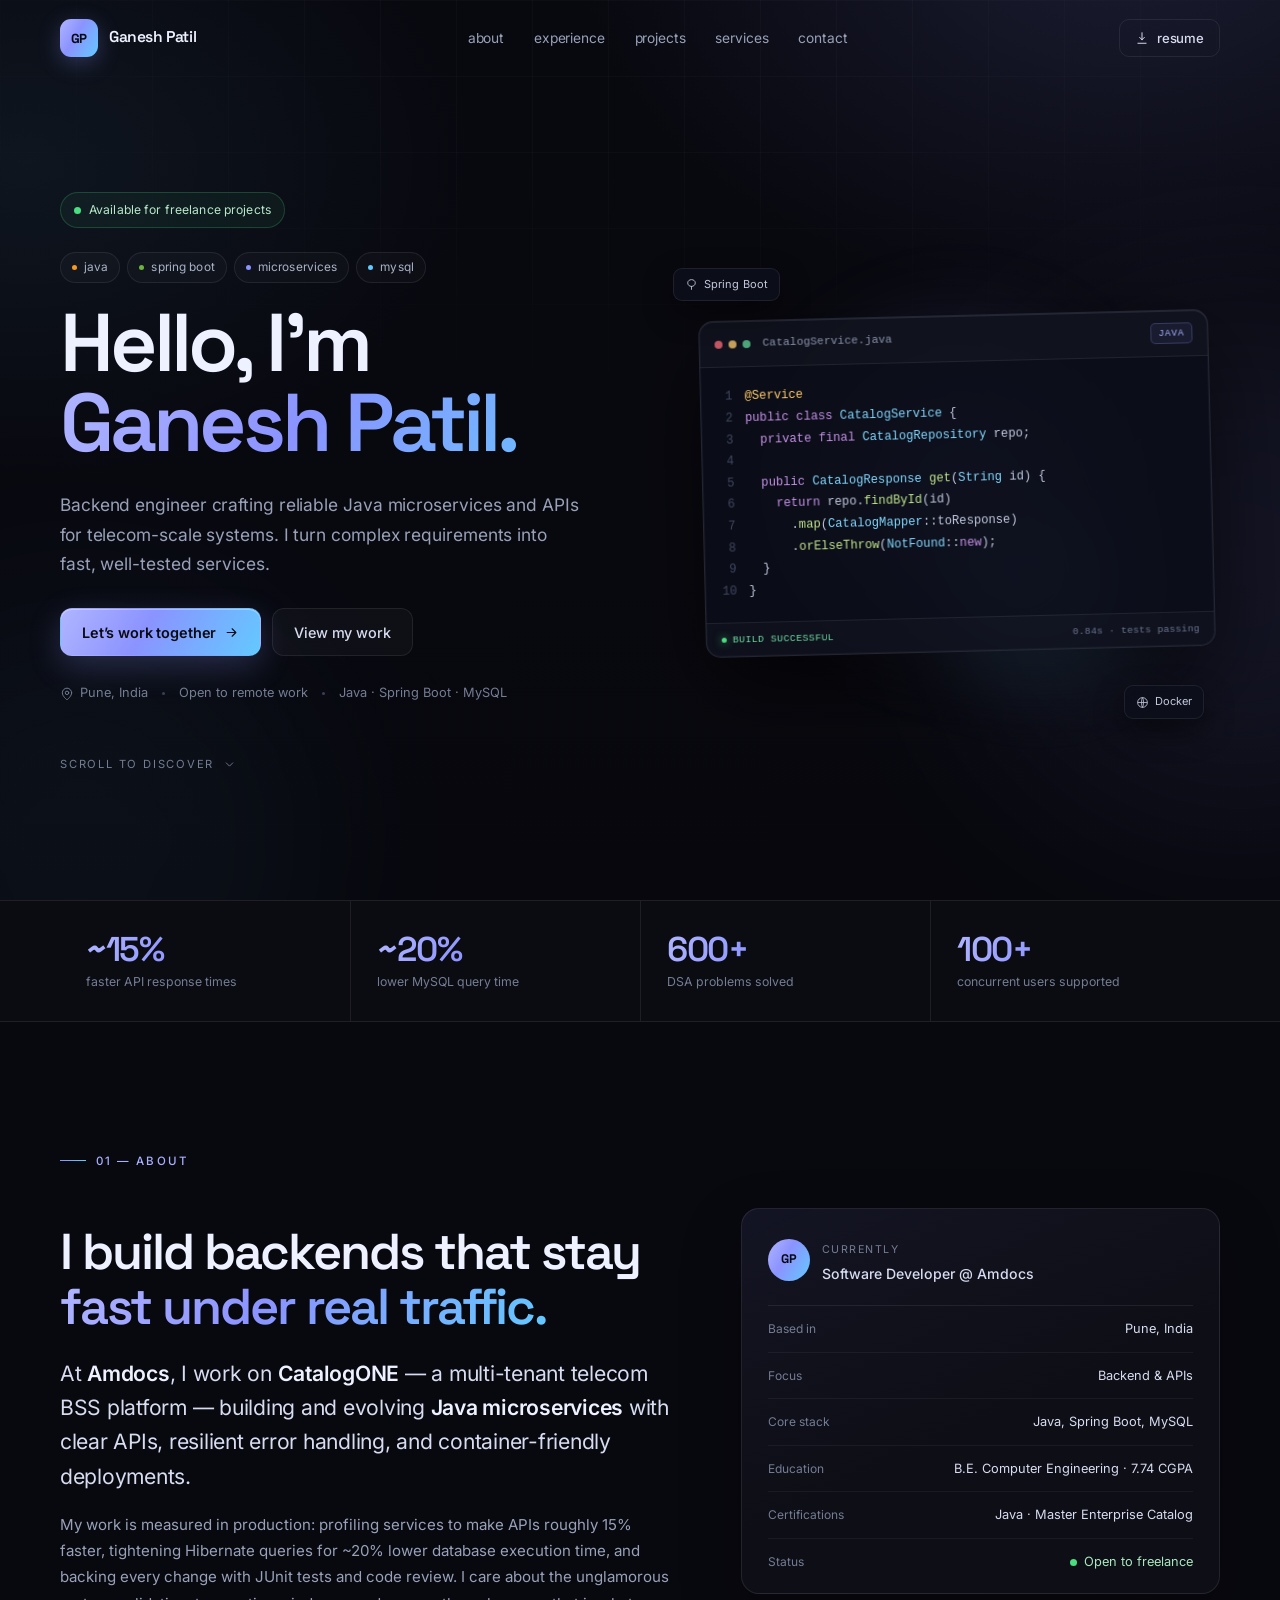
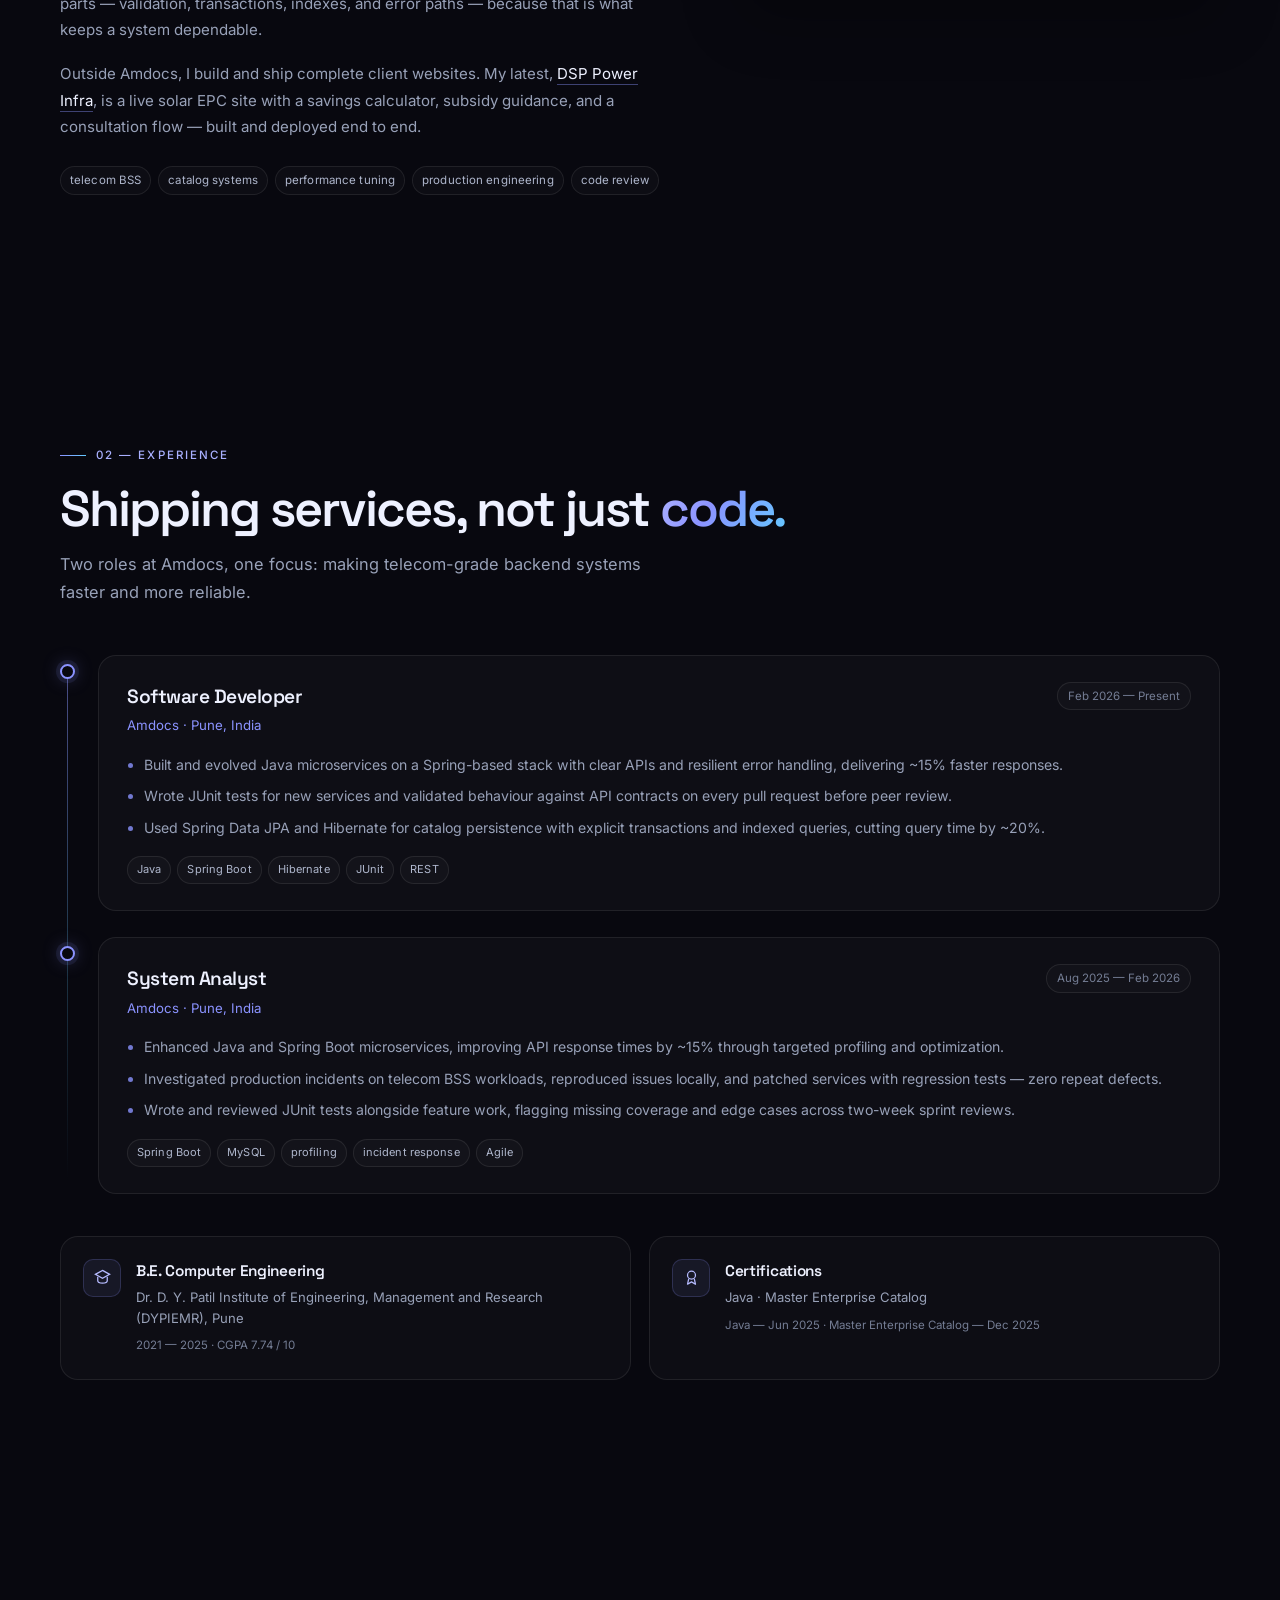
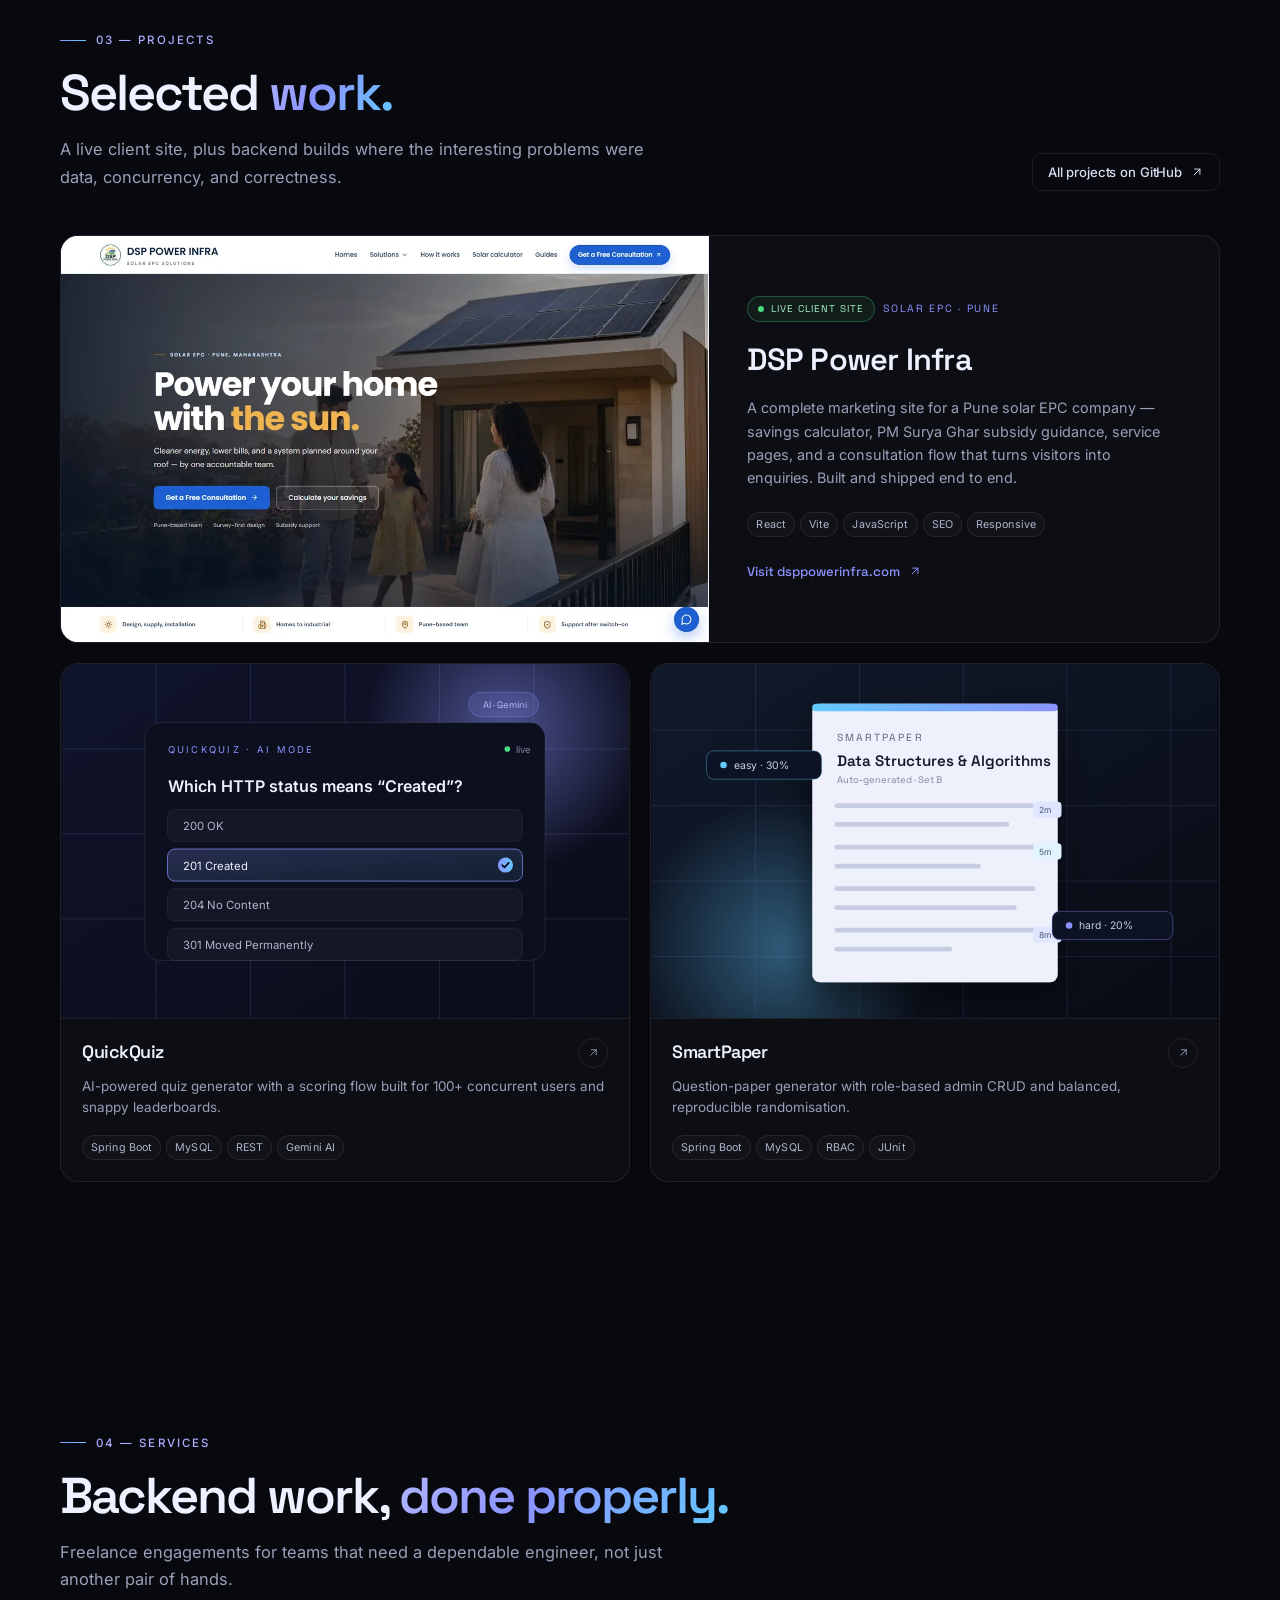
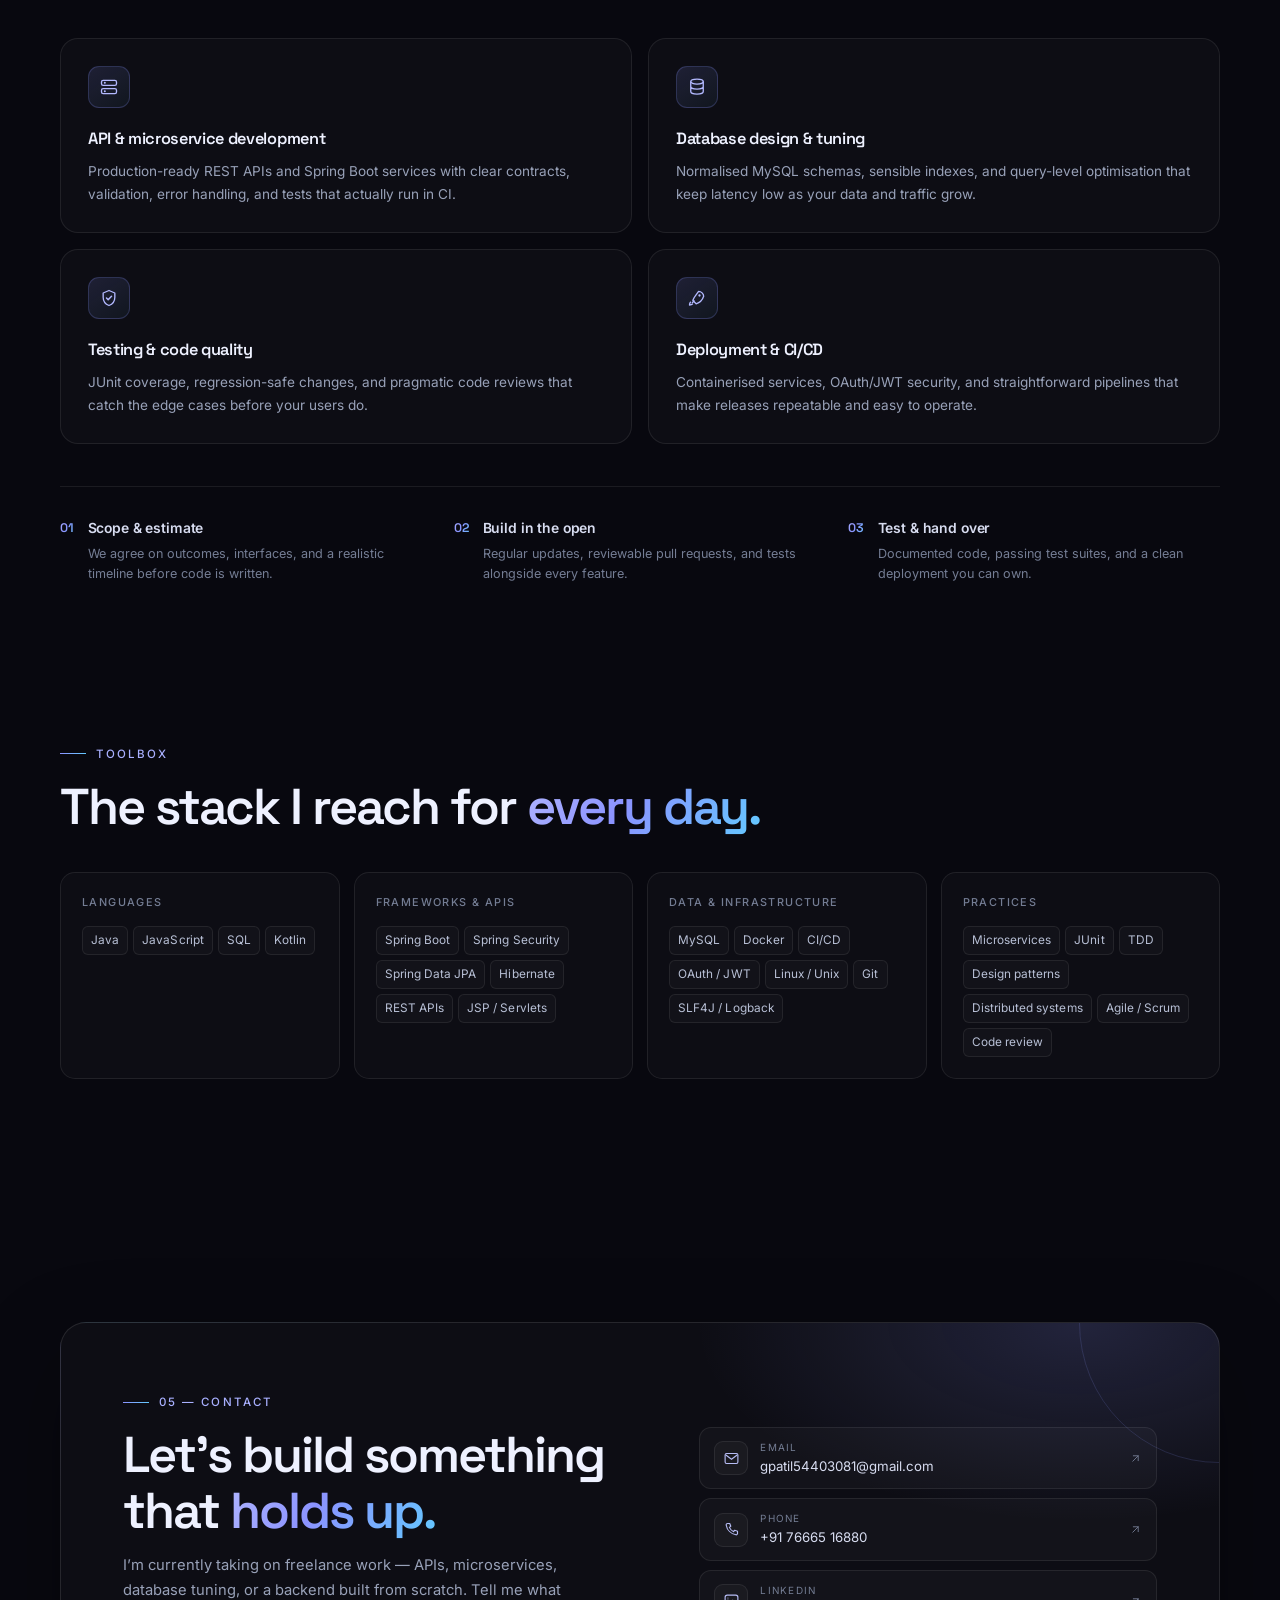
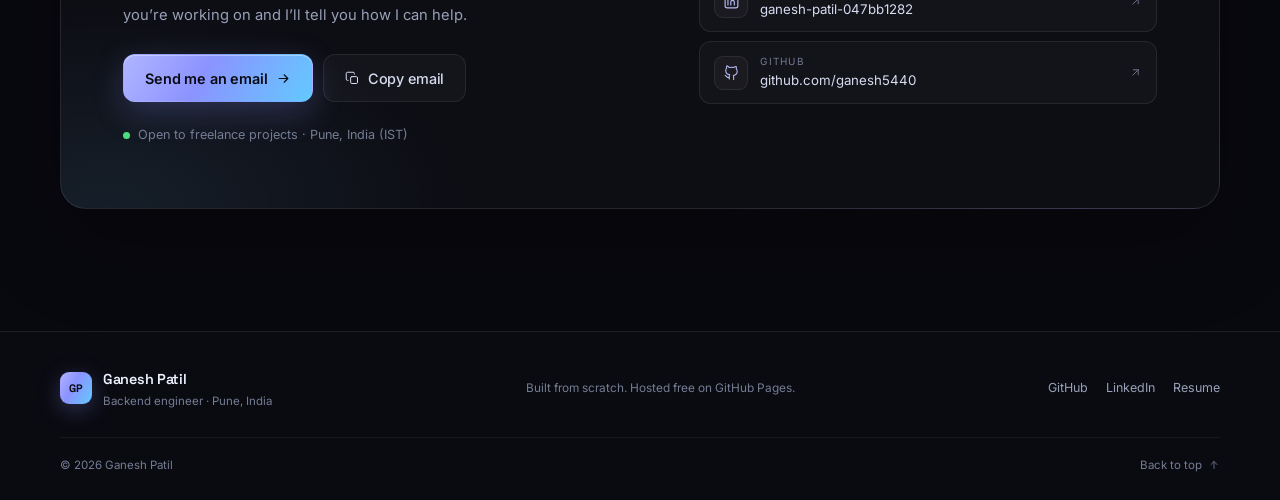
==== index.html @ 6b667340 "Feature DSP Power Infra, remove basic portfolio card" ====
<!doctype html>
<html lang="en">
<head>
  <meta charset="utf-8" />
  <meta name="viewport" content="width=device-width, initial-scale=1" />
  <script>document.documentElement.classList.add("js");</script>
  <title>Ganesh Patil — Backend Engineer | Java, Spring Boot &amp; Microservices</title>
  <meta name="description" content="Backend engineer in Pune building reliable Java microservices and complete client websites — most recently DSP Power Infra. Open to freelance projects." />
  <meta name="author" content="Ganesh Patil" />
  <meta name="theme-color" content="#08080f" />
  <link rel="canonical" href="https://ganesh5440.github.io/" />
  <link rel="icon" href="assets/favicon.svg" type="image/svg+xml" />
  <link rel="apple-touch-icon" href="assets/favicon.svg" />
  <link rel="preload" href="assets/fonts/space-grotesk-latin.woff2" as="font" type="font/woff2" crossorigin />
  <link rel="preload" href="assets/fonts/inter-latin.woff2" as="font" type="font/woff2" crossorigin />
  <link rel="stylesheet" href="styles.css" />

  <meta property="og:type" content="website" />
  <meta property="og:title" content="Ganesh Patil — Backend Engineer" />
  <meta property="og:description" content="Java microservices, Spring Boot APIs and complete client websites — including the live DSP Power Infra solar site. Open to freelance work." />
  <meta property="og:url" content="https://ganesh5440.github.io/" />
  <meta property="og:image" content="https://ganesh5440.github.io/assets/img/og.png" />
  <meta property="og:image:width" content="1200" />
  <meta property="og:image:height" content="630" />
  <meta name="twitter:card" content="summary_large_image" />
  <meta name="twitter:title" content="Ganesh Patil — Backend Engineer" />
  <meta name="twitter:description" content="Java microservices, Spring Boot APIs and complete client websites. Open to freelance work." />
  <meta name="twitter:image" content="https://ganesh5440.github.io/assets/img/og.png" />

  <script type="application/ld+json">
  {
    "@context": "https://schema.org",
    "@type": "Person",
    "name": "Ganesh Patil",
    "jobTitle": "Backend Engineer",
    "description": "Backend engineer building Java microservices, Spring Boot APIs and MySQL-backed systems.",
    "url": "https://ganesh5440.github.io/",
    "email": "mailto:gpatil54403081@gmail.com",
    "telephone": "+91-7666516880",
    "address": { "@type": "PostalAddress", "addressLocality": "Pune", "addressCountry": "IN" },
    "worksFor": { "@type": "Organization", "name": "Amdocs" },
    "alumniOf": { "@type": "CollegeOrUniversity", "name": "Dr. D. Y. Patil Institute of Engineering, Management and Research" },
    "sameAs": [
      "https://github.com/ganesh5440",
      "https://www.linkedin.com/in/ganesh-patil-047bb1282/"
    ],
    "knowsAbout": ["Java", "Spring Boot", "Microservices", "REST APIs", "MySQL", "Docker", "JUnit", "Hibernate"]
  }
  </script>
</head>
<body>
  <a class="skip-link" href="#main">Skip to content</a>
  <div class="page-bg" aria-hidden="true">
    <div class="pg-glow pg-glow-a"></div>
    <div class="pg-glow pg-glow-b"></div>
    <div class="pg-grid"></div>
  </div>

  <header class="site-header" id="site-header">
    <div class="container nav">
      <a class="brand" href="#home" aria-label="Ganesh Patil — home">
        <span class="brand-mark" aria-hidden="true">GP</span>
        <span class="brand-name">Ganesh Patil</span>
      </a>

      <nav class="nav-links" id="nav-links" aria-label="Primary">
        <a href="#about" class="nav-link">about</a>
        <a href="#experience" class="nav-link">experience</a>
        <a href="#projects" class="nav-link">projects</a>
        <a href="#services" class="nav-link">services</a>
        <a href="#contact" class="nav-link">contact</a>
      </nav>

      <div class="nav-actions">
        <a class="btn btn-outline btn-sm nav-resume" href="assets/Ganesh-Patil-Resume.pdf" download="Ganesh-Patil-Resume.pdf">
          <svg class="ico" viewBox="0 0 24 24" aria-hidden="true"><path d="M12 3v12m0 0 4-4m-4 4-4-4M5 21h14"/></svg>
          resume
        </a>
        <button class="menu-toggle" id="menu-toggle" aria-expanded="false" aria-controls="mobile-menu" aria-label="Open menu">
          <span></span><span></span><span></span>
        </button>
      </div>
    </div>
    <div class="scroll-progress"><span id="scroll-progress"></span></div>

    <nav class="mobile-menu" id="mobile-menu" aria-label="Mobile">
      <a href="#about">About</a>
      <a href="#experience">Experience</a>
      <a href="#projects">Projects</a>
      <a href="#services">Services</a>
      <a href="#contact">Contact</a>
      <a href="assets/Ganesh-Patil-Resume.pdf" download="Ganesh-Patil-Resume.pdf">Download resume</a>
    </nav>
  </header>

  <main id="main">
    <!-- HERO -->
    <section class="hero" id="home">
      <div class="container hero-grid">
        <div class="hero-copy">
          <span class="status-pill"><span class="status-dot" aria-hidden="true"></span> Available for freelance projects</span>

          <div class="hero-pills" aria-label="Core technologies">
            <span class="pill"><i class="dot dot-java" aria-hidden="true"></i>java</span>
            <span class="pill"><i class="dot dot-spring" aria-hidden="true"></i>spring boot</span>
            <span class="pill"><i class="dot dot-ms" aria-hidden="true"></i>microservices</span>
            <span class="pill"><i class="dot dot-db" aria-hidden="true"></i>mysql</span>
          </div>

          <h1>
            <span class="hero-hello">Hello, I&rsquo;m</span>
            <span class="hero-name">Ganesh Patil.</span>
          </h1>

          <p class="hero-sub">
            Backend engineer crafting reliable Java microservices and APIs for telecom-scale systems.
            I turn complex requirements into fast, well-tested services.
          </p>

          <div class="hero-actions">
            <a class="btn btn-primary" href="mailto:gpatil54403081@gmail.com?subject=Freelance%20project%20enquiry">
              Let&rsquo;s work together
              <svg class="ico" viewBox="0 0 24 24" aria-hidden="true"><path d="M5 12h14m-6-6 6 6-6 6"/></svg>
            </a>
            <a class="btn btn-ghost" href="#projects">
              View my work
            </a>
          </div>

          <div class="hero-meta">
            <span>
              <svg class="ico" viewBox="0 0 24 24" aria-hidden="true"><path d="M20 10c0 6-8 12-8 12s-8-6-8-12a8 8 0 1 1 16 0Z"/><circle cx="12" cy="10" r="3"/></svg>
              Pune, India
            </span>
            <span class="meta-divider" aria-hidden="true"></span>
            <span>Open to remote work</span>
            <span class="meta-divider meta-divider-last" aria-hidden="true"></span>
            <span class="meta-stack">Java &middot; Spring Boot &middot; MySQL</span>
          </div>

          <a class="scroll-hint" href="#about" id="scroll-hint" aria-label="Scroll to about section">
            scroll to discover
            <svg class="ico bounce" viewBox="0 0 24 24" aria-hidden="true"><path d="m6 9 6 6 6-6"/></svg>
          </a>
        </div>

        <div class="hero-visual" id="hero-visual">
          <div class="halo" aria-hidden="true"></div>

          <div class="code-card" id="code-card">
            <div class="code-head">
              <span class="window-dots" aria-hidden="true"><i></i><i></i><i></i></span>
              <span class="code-file">CatalogService.java</span>
              <span class="code-badge">java</span>
            </div>
            <pre class="code-body" aria-label="Java service code sample" tabindex="0"><code><span class="ln">1</span><span class="tok-anno">@Service</span>
<span class="ln">2</span><span class="tok-key">public class</span> <span class="tok-type">CatalogService</span> {
<span class="ln">3</span>  <span class="tok-key">private final</span> <span class="tok-type">CatalogRepository</span> repo;
<span class="ln">4</span>
<span class="ln">5</span>  <span class="tok-key">public</span> <span class="tok-type">CatalogResponse</span> <span class="tok-fn">get</span>(<span class="tok-type">String</span> id) {
<span class="ln">6</span>    <span class="tok-key">return</span> repo.<span class="tok-fn">findById</span>(id)
<span class="ln">7</span>      .<span class="tok-fn">map</span>(<span class="tok-type">CatalogMapper</span>::toResponse)
<span class="ln">8</span>      .<span class="tok-fn">orElseThrow</span>(<span class="tok-type">NotFound</span>::<span class="tok-key">new</span>);
<span class="ln">9</span>  }
<span class="ln">10</span>}</code></pre>
            <div class="code-foot">
              <span class="build-ok"><i aria-hidden="true"></i> BUILD SUCCESSFUL</span>
              <span class="build-time">0.84s &middot; tests passing</span>
            </div>
          </div>

          <span class="float-chip chip-1"><svg viewBox="0 0 24 24" aria-hidden="true"><path d="M12 3c4 0 7 2.7 7 6 0 3.7-3 6.5-7 6.5S5 12.7 5 9c0-3.3 3-6 7-6Z" fill="none" stroke="currentColor" stroke-width="1.6"/><path d="M12 15.5V21" stroke="currentColor" stroke-width="1.6" stroke-linecap="round"/></svg>Spring Boot</span>
          <span class="float-chip chip-3"><svg viewBox="0 0 24 24" aria-hidden="true"><path d="M3 12h18M12 3c2.5 2.5 2.5 15 0 18M12 3c-2.5 2.5-2.5 15 0 18" fill="none" stroke="currentColor" stroke-width="1.5"/><circle cx="12" cy="12" r="9" fill="none" stroke="currentColor" stroke-width="1.6"/></svg>Docker</span>
        </div>
      </div>
    </section>

    <!-- METRICS -->
    <section class="metrics" aria-label="Career highlights">
      <div class="container metrics-grid">
        <div class="metric reveal">
          <span class="metric-value">~15%</span>
          <span class="metric-label">faster API response times</span>
        </div>
        <div class="metric reveal" style="--d:70ms">
          <span class="metric-value">~20%</span>
          <span class="metric-label">lower MySQL query time</span>
        </div>
        <div class="metric reveal" style="--d:140ms">
          <span class="metric-value">600+</span>
          <span class="metric-label">DSA problems solved</span>
        </div>
        <div class="metric reveal" style="--d:210ms">
          <span class="metric-value">100+</span>
          <span class="metric-label">concurrent users supported</span>
        </div>
      </div>
    </section>

    <!-- ABOUT -->
    <section class="section" id="about">
      <div class="container">
        <div class="kicker reveal">01 &mdash; About</div>
        <div class="about-grid">
          <div class="about-copy">
            <h2 class="reveal">I build backends that stay <span class="grad-text">fast under real traffic.</span></h2>
            <p class="about-lede reveal" style="--d:80ms">
              At <strong>Amdocs</strong>, I work on <strong>CatalogONE</strong> &mdash; a multi-tenant telecom BSS platform &mdash; building and evolving <strong>Java microservices</strong> with clear APIs, resilient error handling, and container-friendly deployments.
            </p>
            <p class="reveal" style="--d:140ms">
              My work is measured in production: profiling services to make APIs roughly 15% faster, tightening Hibernate queries for ~20% lower database execution time, and backing every change with JUnit tests and code review. I care about the unglamorous parts &mdash; validation, transactions, indexes, and error paths &mdash; because that is what keeps a system dependable.
            </p>
            <p class="reveal" style="--d:190ms">
              Outside Amdocs, I build and ship complete client websites. My latest, <a class="text-link" href="https://dsppowerinfra.com/" target="_blank" rel="noopener">DSP Power Infra</a>, is a live solar EPC site with a savings calculator, subsidy guidance, and a consultation flow &mdash; built and deployed end to end.
            </p>
            <div class="about-tags reveal" style="--d:240ms">
              <span class="tag">telecom BSS</span>
              <span class="tag">catalog systems</span>
              <span class="tag">performance tuning</span>
              <span class="tag">production engineering</span>
              <span class="tag">code review</span>
            </div>
          </div>

          <aside class="fact-card reveal" style="--d:160ms" aria-label="Quick facts">
            <div class="fact-head">
              <span class="fact-avatar" aria-hidden="true">GP</span>
              <div>
                <span class="fact-hi">Currently</span>
                <strong>Software Developer @ Amdocs</strong>
              </div>
            </div>
            <div class="fact-row">
              <span class="fact-label">Based in</span>
              <span class="fact-value">Pune, India</span>
            </div>
            <div class="fact-row">
              <span class="fact-label">Focus</span>
              <span class="fact-value">Backend &amp; APIs</span>
            </div>
            <div class="fact-row">
              <span class="fact-label">Core stack</span>
              <span class="fact-value">Java, Spring Boot, MySQL</span>
            </div>
            <div class="fact-row">
              <span class="fact-label">Education</span>
              <span class="fact-value">B.E. Computer Engineering &middot; 7.74 CGPA</span>
            </div>
            <div class="fact-row">
              <span class="fact-label">Certifications</span>
              <span class="fact-value">Java &middot; Master Enterprise Catalog</span>
            </div>
            <div class="fact-row">
              <span class="fact-label">Status</span>
              <span class="fact-value fact-open"><span class="status-dot" aria-hidden="true"></span>Open to freelance</span>
            </div>
          </aside>
        </div>
      </div>
    </section>

    <!-- EXPERIENCE -->
    <section class="section" id="experience">
      <div class="container">
        <div class="kicker reveal">02 &mdash; Experience</div>
        <h2 class="reveal">Shipping services, not just <span class="grad-text">code.</span></h2>
        <p class="lead reveal" style="--d:80ms">Two roles at Amdocs, one focus: making telecom-grade backend systems faster and more reliable.</p>

        <div class="timeline">
          <article class="tl-item reveal">
            <span class="tl-dot" aria-hidden="true"></span>
            <div class="tl-card">
              <div class="tl-head">
                <div>
                  <h3>Software Developer</h3>
                  <p class="tl-company">Amdocs &middot; Pune, India</p>
                </div>
                <span class="tl-date">Feb 2026 &mdash; Present</span>
              </div>
              <ul class="tl-bullets">
                <li>Built and evolved Java microservices on a Spring-based stack with clear APIs and resilient error handling, delivering ~15% faster responses.</li>
                <li>Wrote JUnit tests for new services and validated behaviour against API contracts on every pull request before peer review.</li>
                <li>Used Spring Data JPA and Hibernate for catalog persistence with explicit transactions and indexed queries, cutting query time by ~20%.</li>
              </ul>
              <div class="tl-tags">
                <span class="tag">Java</span><span class="tag">Spring Boot</span><span class="tag">Hibernate</span><span class="tag">JUnit</span><span class="tag">REST</span>
              </div>
            </div>
          </article>

          <article class="tl-item reveal" style="--d:80ms">
            <span class="tl-dot" aria-hidden="true"></span>
            <div class="tl-card">
              <div class="tl-head">
                <div>
                  <h3>System Analyst</h3>
                  <p class="tl-company">Amdocs &middot; Pune, India</p>
                </div>
                <span class="tl-date">Aug 2025 &mdash; Feb 2026</span>
              </div>
              <ul class="tl-bullets">
                <li>Enhanced Java and Spring Boot microservices, improving API response times by ~15% through targeted profiling and optimization.</li>
                <li>Investigated production incidents on telecom BSS workloads, reproduced issues locally, and patched services with regression tests &mdash; zero repeat defects.</li>
                <li>Wrote and reviewed JUnit tests alongside feature work, flagging missing coverage and edge cases across two-week sprint reviews.</li>
              </ul>
              <div class="tl-tags">
                <span class="tag">Spring Boot</span><span class="tag">MySQL</span><span class="tag">profiling</span><span class="tag">incident response</span><span class="tag">Agile</span>
              </div>
            </div>
          </article>
        </div>

        <div class="credentials">
          <div class="cred-card reveal">
            <span class="cred-icon" aria-hidden="true">
              <svg viewBox="0 0 24 24"><path d="m12 3 9 5-9 5-9-5 9-5Z" fill="none" stroke="currentColor" stroke-width="1.6"/><path d="M6 11v5c0 1.7 2.7 3 6 3s6-1.3 6-3v-5" fill="none" stroke="currentColor" stroke-width="1.6"/></svg>
            </span>
            <div>
              <h3>B.E. Computer Engineering</h3>
              <p>Dr. D. Y. Patil Institute of Engineering, Management and Research (DYPIEMR), Pune</p>
              <span class="cred-meta">2021 &mdash; 2025 &middot; CGPA 7.74 / 10</span>
            </div>
          </div>
          <div class="cred-card reveal" style="--d:80ms">
            <span class="cred-icon" aria-hidden="true">
              <svg viewBox="0 0 24 24"><circle cx="12" cy="9" r="5" fill="none" stroke="currentColor" stroke-width="1.6"/><path d="m8.5 13.5-1.5 7 5-3 5 3-1.5-7" fill="none" stroke="currentColor" stroke-width="1.6" stroke-linejoin="round"/></svg>
            </span>
            <div>
              <h3>Certifications</h3>
              <p>Java &middot; Master Enterprise Catalog</p>
              <span class="cred-meta">Java &mdash; Jun 2025 &middot; Master Enterprise Catalog &mdash; Dec 2025</span>
            </div>
          </div>
        </div>
      </div>
    </section>

    <!-- PROJECTS -->
    <section class="section" id="projects">
      <div class="container">
        <div class="kicker reveal">03 &mdash; Projects</div>
        <div class="projects-head">
          <div>
            <h2 class="reveal">Selected <span class="grad-text">work.</span></h2>
            <p class="lead reveal" style="--d:80ms">A live client site, plus backend builds where the interesting problems were data, concurrency, and correctness.</p>
          </div>
          <a class="btn btn-outline btn-sm reveal" style="--d:120ms" href="https://github.com/ganesh5440" target="_blank" rel="noopener">
            All projects on GitHub
            <svg class="ico" viewBox="0 0 24 24" aria-hidden="true"><path d="M7 17 17 7M8 7h9v9"/></svg>
          </a>
        </div>

        <div class="projects-grid">
          <a class="project-card project-card--featured reveal" href="https://dsppowerinfra.com/" target="_blank" rel="noopener" aria-label="Visit DSP Power Infra, a live client website">
            <div class="project-art">
              <img src="assets/img/dsp-power-infra.webp" width="1200" height="750" loading="lazy" alt="DSP Power Infra homepage: an Indian family on a terrace in front of rooftop solar panels, under the headline 'Power your home with the sun.'" />
            </div>
            <div class="project-body">
              <div class="project-meta">
                <span class="live-status"><span class="live-dot" aria-hidden="true"></span>Live client site</span>
                <span class="project-eyebrow">Solar EPC &middot; Pune</span>
              </div>
              <div class="project-top">
                <h3>DSP Power Infra</h3>
              </div>
              <p class="project-desc">A complete marketing site for a Pune solar EPC company &mdash; savings calculator, PM Surya Ghar subsidy guidance, service pages, and a consultation flow that turns visitors into enquiries. Built and shipped end to end.</p>
              <div class="tags">
                <span class="tag">React</span><span class="tag">Vite</span><span class="tag">JavaScript</span><span class="tag">SEO</span><span class="tag">Responsive</span>
              </div>
              <span class="project-cta">Visit dsppowerinfra.com
                <svg class="ico" viewBox="0 0 24 24" aria-hidden="true"><path d="M7 17 17 7M8 7h9v9"/></svg>
              </span>
            </div>
          </a>

          <a class="project-card reveal" style="--d:80ms" href="https://github.com/ganesh5440" target="_blank" rel="noopener" aria-label="QuickQuiz on GitHub">
            <div class="project-art">
              <svg viewBox="0 0 600 375" role="img" aria-label="QuickQuiz app interface illustration">
                <defs>
                  <linearGradient id="q-bg" x1="0" y1="0" x2="1" y2="1">
                    <stop offset="0" stop-color="#10142b"/><stop offset="1" stop-color="#0a0c18"/>
                  </linearGradient>
                  <linearGradient id="q-accent" x1="0" y1="0" x2="1" y2="0">
                    <stop offset="0" stop-color="#8b93ff"/><stop offset="1" stop-color="#63c9ff"/>
                  </linearGradient>
                  <linearGradient id="q-sel" x1="0" y1="0" x2="1" y2="1">
                    <stop offset="0" stop-color="#8b93ff" stop-opacity=".22"/><stop offset="1" stop-color="#63c9ff" stop-opacity=".08"/>
                  </linearGradient>
                  <radialGradient id="q-glow" cx=".5" cy=".5" r=".5">
                    <stop offset="0" stop-color="#8b93ff" stop-opacity=".5"/><stop offset="1" stop-color="#8b93ff" stop-opacity="0"/>
                  </radialGradient>
                </defs>
                <rect width="600" height="375" fill="url(#q-bg)"/>
                <circle cx="470" cy="70" r="150" fill="url(#q-glow)"/>
                <g opacity=".16" stroke="#9aa4ff" stroke-width="1">
                  <path d="M0 90h600M0 180h600M0 270h600M100 0v375M200 0v375M300 0v375M400 0v375M500 0v375"/>
                </g>
                <rect x="88" y="62" width="424" height="252" rx="16" fill="#0c0f1e" stroke="#ffffff" stroke-opacity=".1"/>
                <g font-family="Inter, sans-serif">
                  <text x="112" y="94" font-size="10" letter-spacing="2.4" fill="#8b93ff">QUICKQUIZ &middot; AI MODE</text>
                  <circle cx="472" cy="90" r="3" fill="#4ade80"/>
                  <text x="481" y="94" font-size="10" fill="#7d859c">live</text>
                  <text x="112" y="136" font-size="17" font-weight="600" fill="#eef1ff">Which HTTP status means &#8220;Created&#8221;?</text>
                  <g font-size="12">
                    <rect x="112" y="154" width="376" height="34" rx="8" fill="#ffffff" fill-opacity=".03" stroke="#ffffff" stroke-opacity=".07"/>
                    <text x="128" y="176" fill="#aeb6cc">200 OK</text>
                    <rect x="112" y="196" width="376" height="34" rx="8" fill="url(#q-sel)" stroke="#8b93ff" stroke-opacity=".75"/>
                    <text x="128" y="218" fill="#eef1ff">201 Created</text>
                    <circle cx="470" cy="213" r="8" fill="url(#q-accent)"/>
                    <path d="m466.5 213 2.4 2.4 4.6-4.8" fill="none" stroke="#0a0c18" stroke-width="1.8" stroke-linecap="round" stroke-linejoin="round"/>
                    <rect x="112" y="238" width="376" height="34" rx="8" fill="#ffffff" fill-opacity=".03" stroke="#ffffff" stroke-opacity=".07"/>
                    <text x="128" y="260" fill="#aeb6cc">204 No Content</text>
                    <rect x="112" y="280" width="376" height="34" rx="8" fill="#ffffff" fill-opacity=".03" stroke="#ffffff" stroke-opacity=".07"/>
                    <text x="128" y="302" fill="#aeb6cc">301 Moved Permanently</text>
                  </g>
                </g>
                <g font-family="Space Grotesk, sans-serif">
                  <rect x="431" y="30" width="74" height="26" rx="13" fill="#8b93ff" fill-opacity=".14" stroke="#8b93ff" stroke-opacity=".35"/>
                  <text x="446" y="47" font-size="10" fill="#b6bcff">AI &middot; Gemini</text>
                </g>
              </svg>
            </div>
            <div class="project-body">
              <div class="project-top">
                <h3>QuickQuiz</h3>
                <span class="project-arrow" aria-hidden="true">
                  <svg class="ico" viewBox="0 0 24 24"><path d="M7 17 17 7M8 7h9v9"/></svg>
                </span>
              </div>
              <p class="project-desc">AI-powered quiz generator with a scoring flow built for 100+ concurrent users and snappy leaderboards.</p>
              <div class="tags">
                <span class="tag">Spring Boot</span><span class="tag">MySQL</span><span class="tag">REST</span><span class="tag">Gemini AI</span>
              </div>
            </div>
          </a>

          <a class="project-card reveal" style="--d:160ms" href="https://github.com/ganesh5440" target="_blank" rel="noopener" aria-label="SmartPaper on GitHub">
            <div class="project-art">
              <svg viewBox="0 0 600 375" role="img" aria-label="SmartPaper generated question paper illustration">
                <defs>
                  <linearGradient id="s-bg" x1="0" y1="0" x2="1" y2="1">
                    <stop offset="0" stop-color="#101a2b"/><stop offset="1" stop-color="#090b14"/>
                  </linearGradient>
                  <linearGradient id="s-accent" x1="0" y1="0" x2="1" y2="0">
                    <stop offset="0" stop-color="#63c9ff"/><stop offset="1" stop-color="#8b93ff"/>
                  </linearGradient>
                  <radialGradient id="s-glow" cx=".5" cy=".5" r=".5">
                    <stop offset="0" stop-color="#63c9ff" stop-opacity=".4"/><stop offset="1" stop-color="#63c9ff" stop-opacity="0"/>
                  </radialGradient>
                  <filter id="s-shadow" x="-30%" y="-30%" width="160%" height="180%">
                    <feDropShadow dx="0" dy="18" stdDeviation="18" flood-color="#000" flood-opacity=".5"/>
                  </filter>
                </defs>
                <rect width="600" height="375" fill="url(#s-bg)"/>
                <circle cx="140" cy="300" r="160" fill="url(#s-glow)"/>
                <g opacity=".14" stroke="#8b93ff" stroke-width="1">
                  <path d="M0 70h600M0 150h600M0 230h600M0 310h600M110 0v375M220 0v375M330 0v375M440 0v375M550 0v375"/>
                </g>
                <g filter="url(#s-shadow)">
                  <rect x="170" y="42" width="260" height="295" rx="8" fill="#eef1fb"/>
                  <rect x="170" y="42" width="260" height="8" rx="4" fill="url(#s-accent)"/>
                </g>
                <g font-family="Space Grotesk, sans-serif">
                  <text x="196" y="82" font-size="11" letter-spacing="2.2" fill="#5b647a">SMARTPAPER</text>
                  <text x="196" y="108" font-size="16" font-weight="600" fill="#141a2b">Data Structures &amp; Algorithms</text>
                  <text x="196" y="126" font-size="10" fill="#7d869d">Auto-generated &middot; Set B</text>
                </g>
                <g stroke="#c7cde0" stroke-width="5" stroke-linecap="round">
                  <path d="M196 150h208M196 170h180"/>
                  <path d="M196 194h208M196 214h150"/>
                  <path d="M196 238h208M196 258h188"/>
                  <path d="M196 282h208M196 302h120"/>
                </g>
                <g font-family="Inter, sans-serif" font-size="9">
                  <rect x="404" y="146" width="30" height="17" rx="4" fill="#dfe6ff"/>
                  <text x="410" y="158" fill="#4b5672">2m</text>
                  <rect x="404" y="190" width="30" height="17" rx="4" fill="#e2f4ff"/>
                  <text x="410" y="202" fill="#4b5672">5m</text>
                  <rect x="404" y="278" width="30" height="17" rx="4" fill="#dfe6ff"/>
                  <text x="410" y="290" fill="#4b5672">8m</text>
                </g>
                <g font-family="Inter, sans-serif">
                  <rect x="58" y="92" width="122" height="30" rx="8" fill="#0d1324" stroke="#63c9ff" stroke-opacity=".4"/>
                  <circle cx="76" cy="107" r="3.5" fill="#63c9ff"/>
                  <text x="87" y="111" font-size="11" fill="#c4d2ea">easy &middot; 30%</text>
                  <rect x="424" y="262" width="128" height="30" rx="8" fill="#0d1324" stroke="#8b93ff" stroke-opacity=".4"/>
                  <circle cx="442" cy="277" r="3.5" fill="#8b93ff"/>
                  <text x="453" y="281" font-size="11" fill="#c4d2ea">hard &middot; 20%</text>
                </g>
              </svg>
            </div>
            <div class="project-body">
              <div class="project-top">
                <h3>SmartPaper</h3>
                <span class="project-arrow" aria-hidden="true">
                  <svg class="ico" viewBox="0 0 24 24"><path d="M7 17 17 7M8 7h9v9"/></svg>
                </span>
              </div>
              <p class="project-desc">Question-paper generator with role-based admin CRUD and balanced, reproducible randomisation.</p>
              <div class="tags">
                <span class="tag">Spring Boot</span><span class="tag">MySQL</span><span class="tag">RBAC</span><span class="tag">JUnit</span>
              </div>
            </div>
          </a>
        </div>
      </div>
    </section>

    <!-- SERVICES -->
    <section class="section" id="services">
      <div class="container">
        <div class="kicker reveal">04 &mdash; Services</div>
        <div class="services-head">
          <div>
            <h2 class="reveal">Backend work, <span class="grad-text">done properly.</span></h2>
            <p class="lead reveal" style="--d:80ms">Freelance engagements for teams that need a dependable engineer, not just another pair of hands.</p>
          </div>
        </div>

        <div class="services-grid">
          <article class="service-card reveal">
            <span class="service-icon" aria-hidden="true">
              <svg viewBox="0 0 24 24"><rect x="3" y="4" width="18" height="6" rx="2" fill="none" stroke="currentColor" stroke-width="1.6"/><rect x="3" y="14" width="18" height="6" rx="2" fill="none" stroke="currentColor" stroke-width="1.6"/><path d="M7 7h.01M7 17h.01" stroke="currentColor" stroke-width="2.4" stroke-linecap="round"/></svg>
            </span>
            <h3>API &amp; microservice development</h3>
            <p>Production-ready REST APIs and Spring Boot services with clear contracts, validation, error handling, and tests that actually run in CI.</p>
          </article>

          <article class="service-card reveal" style="--d:70ms">
            <span class="service-icon" aria-hidden="true">
              <svg viewBox="0 0 24 24"><ellipse cx="12" cy="5.5" rx="7.5" ry="3" fill="none" stroke="currentColor" stroke-width="1.6"/><path d="M4.5 5.5v6c0 1.7 3.4 3 7.5 3s7.5-1.3 7.5-3v-6M4.5 11.5v6c0 1.7 3.4 3 7.5 3s7.5-1.3 7.5-3v-6" fill="none" stroke="currentColor" stroke-width="1.6"/></svg>
            </span>
            <h3>Database design &amp; tuning</h3>
            <p>Normalised MySQL schemas, sensible indexes, and query-level optimisation that keep latency low as your data and traffic grow.</p>
          </article>

          <article class="service-card reveal" style="--d:140ms">
            <span class="service-icon" aria-hidden="true">
              <svg viewBox="0 0 24 24"><path d="M12 3 5 6v5c0 4.4 3 8.4 7 10 4-1.6 7-5.6 7-10V6l-7-3Z" fill="none" stroke="currentColor" stroke-width="1.6" stroke-linejoin="round"/><path d="m9 12 2 2 4-4" fill="none" stroke="currentColor" stroke-width="1.8" stroke-linecap="round" stroke-linejoin="round"/></svg>
            </span>
            <h3>Testing &amp; code quality</h3>
            <p>JUnit coverage, regression-safe changes, and pragmatic code reviews that catch the edge cases before your users do.</p>
          </article>

          <article class="service-card reveal" style="--d:210ms">
            <span class="service-icon" aria-hidden="true">
              <svg viewBox="0 0 24 24"><path d="M4.5 16.5c-1 1-1.5 2.3-1.5 4 1.7 0 3-.5 4-1.5M9 15l-3 3M14 4c3 0 6 3 6 6-1.5 4.5-5.5 8-9 9l-4-4c1-3.5 4.5-7.5 7-11Z" fill="none" stroke="currentColor" stroke-width="1.6" stroke-linejoin="round"/><circle cx="15" cy="9" r="1.4" fill="currentColor"/></svg>
            </span>
            <h3>Deployment &amp; CI/CD</h3>
            <p>Containerised services, OAuth/JWT security, and straightforward pipelines that make releases repeatable and easy to operate.</p>
          </article>
        </div>

        <div class="process reveal">
          <div class="process-step">
            <span class="process-num">01</span>
            <div>
              <h3>Scope &amp; estimate</h3>
              <p>We agree on outcomes, interfaces, and a realistic timeline before code is written.</p>
            </div>
          </div>
          <div class="process-step">
            <span class="process-num">02</span>
            <div>
              <h3>Build in the open</h3>
              <p>Regular updates, reviewable pull requests, and tests alongside every feature.</p>
            </div>
          </div>
          <div class="process-step">
            <span class="process-num">03</span>
            <div>
              <h3>Test &amp; hand over</h3>
              <p>Documented code, passing test suites, and a clean deployment you can own.</p>
            </div>
          </div>
        </div>
      </div>
    </section>

    <!-- SKILLS -->
    <section class="section section-tight" id="skills">
      <div class="container">
        <div class="kicker reveal">Toolbox</div>
        <h2 class="reveal">The stack I reach for <span class="grad-text">every day.</span></h2>
        <div class="skills-grid">
          <div class="skill-group reveal">
            <h3>Languages</h3>
            <div class="chips">
              <span class="chip">Java</span><span class="chip">JavaScript</span><span class="chip">SQL</span><span class="chip">Kotlin</span>
            </div>
          </div>
          <div class="skill-group reveal" style="--d:60ms">
            <h3>Frameworks &amp; APIs</h3>
            <div class="chips">
              <span class="chip">Spring Boot</span><span class="chip">Spring Security</span><span class="chip">Spring Data JPA</span><span class="chip">Hibernate</span><span class="chip">REST APIs</span><span class="chip">JSP / Servlets</span>
            </div>
          </div>
          <div class="skill-group reveal" style="--d:120ms">
            <h3>Data &amp; infrastructure</h3>
            <div class="chips">
              <span class="chip">MySQL</span><span class="chip">Docker</span><span class="chip">CI/CD</span><span class="chip">OAuth / JWT</span><span class="chip">Linux / Unix</span><span class="chip">Git</span><span class="chip">SLF4J / Logback</span>
            </div>
          </div>
          <div class="skill-group reveal" style="--d:180ms">
            <h3>Practices</h3>
            <div class="chips">
              <span class="chip">Microservices</span><span class="chip">JUnit</span><span class="chip">TDD</span><span class="chip">Design patterns</span><span class="chip">Distributed systems</span><span class="chip">Agile / Scrum</span><span class="chip">Code review</span>
            </div>
          </div>
        </div>
      </div>
    </section>

    <!-- CONTACT -->
    <section class="section" id="contact">
      <div class="container">
        <div class="contact-card reveal">
          <div class="contact-grid">
            <div>
              <div class="kicker">05 &mdash; Contact</div>
              <h2>Let&rsquo;s build something that <span class="grad-text">holds up.</span></h2>
              <p>I&rsquo;m currently taking on freelance work &mdash; APIs, microservices, database tuning, or a backend built from scratch. Tell me what you&rsquo;re working on and I&rsquo;ll tell you how I can help.</p>
              <div class="contact-actions">
                <a class="btn btn-primary" href="mailto:gpatil54403081@gmail.com?subject=Freelance%20project%20enquiry">
                  Send me an email
                  <svg class="ico" viewBox="0 0 24 24" aria-hidden="true"><path d="M5 12h14m-6-6 6 6-6 6"/></svg>
                </a>
                <button class="btn btn-ghost" id="copy-email" data-email="gpatil54403081@gmail.com" type="button">
                  <svg class="ico" viewBox="0 0 24 24" aria-hidden="true"><rect x="9" y="9" width="11" height="11" rx="2" fill="none" stroke="currentColor" stroke-width="1.6"/><path d="M5 15H4a2 2 0 0 1-2-2V4a2 2 0 0 1 2-2h9a2 2 0 0 1 2 2v1" fill="none" stroke="currentColor" stroke-width="1.6"/></svg>
                  <span id="copy-label">Copy email</span>
                </button>
              </div>
              <p class="availability"><span class="status-dot" aria-hidden="true"></span> Open to freelance projects &middot; Pune, India (IST)</p>
            </div>

            <div class="contact-list">
              <a href="mailto:gpatil54403081@gmail.com">
                <span class="contact-ico" aria-hidden="true"><svg viewBox="0 0 24 24"><rect x="3" y="5" width="18" height="14" rx="2" fill="none" stroke="currentColor" stroke-width="1.6"/><path d="m4 7 8 6 8-6" fill="none" stroke="currentColor" stroke-width="1.6"/></svg></span>
                <span class="contact-text"><small>Email</small>gpatil54403081@gmail.com</span>
                <svg class="ico contact-arrow" viewBox="0 0 24 24" aria-hidden="true"><path d="M7 17 17 7M8 7h9v9"/></svg>
              </a>
              <a href="tel:+917666516880">
                <span class="contact-ico" aria-hidden="true"><svg viewBox="0 0 24 24"><path d="M6.5 3.5h3l1.5 4-2 1.5a12 12 0 0 0 6 6l1.5-2 4 1.5v3a2 2 0 0 1-2.2 2A17 17 0 0 1 4.5 5.7 2 2 0 0 1 6.5 3.5Z" fill="none" stroke="currentColor" stroke-width="1.6" stroke-linejoin="round"/></svg></span>
                <span class="contact-text"><small>Phone</small>+91 76665 16880</span>
                <svg class="ico contact-arrow" viewBox="0 0 24 24" aria-hidden="true"><path d="M7 17 17 7M8 7h9v9"/></svg>
              </a>
              <a href="https://www.linkedin.com/in/ganesh-patil-047bb1282/" target="_blank" rel="noopener">
                <span class="contact-ico" aria-hidden="true"><svg viewBox="0 0 24 24"><rect x="3" y="3" width="18" height="18" rx="3" fill="none" stroke="currentColor" stroke-width="1.6"/><path d="M7 10v7M7 7v.01M11 17v-4a2.5 2.5 0 0 1 5 0v4" fill="none" stroke="currentColor" stroke-width="1.6" stroke-linecap="round"/></svg></span>
                <span class="contact-text"><small>LinkedIn</small>ganesh-patil-047bb1282</span>
                <svg class="ico contact-arrow" viewBox="0 0 24 24" aria-hidden="true"><path d="M7 17 17 7M8 7h9v9"/></svg>
              </a>
              <a href="https://github.com/ganesh5440" target="_blank" rel="noopener">
                <span class="contact-ico" aria-hidden="true"><svg viewBox="0 0 24 24"><path d="M9 19c-4 1.5-4-2.5-6-3m12 6v-3.9c0-1 .1-1.4-.5-2 2.8-.3 5.5-1.4 5.5-6a4.6 4.6 0 0 0-1.3-3.2 4.2 4.2 0 0 0-.1-3.2s-1.1-.3-3.5 1.3a12.3 12.3 0 0 0-6.2 0C6.4 2.4 5.3 2.7 5.3 2.7a4.2 4.2 0 0 0-.1 3.2A4.6 4.6 0 0 0 3.9 9c0 4.6 2.7 5.7 5.5 6-.6.6-.6 1.2-.5 2V21" fill="none" stroke="currentColor" stroke-width="1.5" stroke-linecap="round" stroke-linejoin="round"/></svg></span>
                <span class="contact-text"><small>GitHub</small>github.com/ganesh5440</span>
                <svg class="ico contact-arrow" viewBox="0 0 24 24" aria-hidden="true"><path d="M7 17 17 7M8 7h9v9"/></svg>
              </a>
            </div>
          </div>
        </div>
      </div>
    </section>
  </main>

  <footer class="site-footer">
    <div class="container footer-inner">
      <div class="footer-brand">
        <span class="brand-mark brand-mark-sm" aria-hidden="true">GP</span>
        <div>
          <strong>Ganesh Patil</strong>
          <p>Backend engineer &middot; Pune, India</p>
        </div>
      </div>
      <p class="footer-note">Built from scratch. Hosted free on GitHub Pages.</p>
      <div class="footer-links">
        <a href="https://github.com/ganesh5440" target="_blank" rel="noopener">GitHub</a>
        <a href="https://www.linkedin.com/in/ganesh-patil-047bb1282/" target="_blank" rel="noopener">LinkedIn</a>
        <a href="assets/Ganesh-Patil-Resume.pdf" download="Ganesh-Patil-Resume.pdf">Resume</a>
      </div>
    </div>
    <div class="container footer-bottom">
      <span>&copy; <span id="year">2026</span> Ganesh Patil</span>
      <a href="#home">Back to top <svg class="ico" viewBox="0 0 24 24" aria-hidden="true"><path d="M12 19V5m-6 6 6-6 6 6"/></svg></a>
    </div>
  </footer>

  <div class="toast" id="toast" role="status" aria-live="polite"></div>
  <script src="script.js" defer></script>
</body>
</html>
---- styles.css ----
/* ============================================================
   Ganesh Patil — portfolio
   Plain CSS. No frameworks, no build step.
   ============================================================ */

@font-face {
  font-family: "Inter";
  src: url("assets/fonts/inter-latin.woff2") format("woff2");
  font-weight: 100 900;
  font-style: normal;
  font-display: swap;
}

@font-face {
  font-family: "Space Grotesk";
  src: url("assets/fonts/space-grotesk-latin.woff2") format("woff2");
  font-weight: 300 700;
  font-style: normal;
  font-display: swap;
}

:root {
  --bg: #08080f;
  --bg-soft: #0c0d17;
  --surface: rgba(255, 255, 255, 0.035);
  --surface-strong: rgba(255, 255, 255, 0.055);
  --border: rgba(255, 255, 255, 0.08);
  --border-strong: rgba(255, 255, 255, 0.14);
  --text: #eef1ff;
  --text-soft: #d7dcf0;
  --muted: #98a1b8;
  --muted-dim: #747d94;
  --primary: #8b93ff;
  --secondary: #63c9ff;
  --green: #4ade80;
  --grad: linear-gradient(120deg, #b0b5ff 0%, #8b93ff 42%, #63c9ff 100%);
  --grad-soft: linear-gradient(135deg, rgba(139, 147, 255, 0.16), rgba(99, 201, 255, 0.06));
  --radius: 18px;
  --radius-lg: 26px;
  --container: 1160px;
  --font-body: "Inter", -apple-system, BlinkMacSystemFont, "Segoe UI", Roboto, sans-serif;
  --font-display: "Space Grotesk", "Inter", sans-serif;
  --font-mono: ui-monospace, SFMono-Regular, "SF Mono", Menlo, Consolas, "Liberation Mono", monospace;
  --ease: cubic-bezier(0.2, 0.65, 0.3, 1);
}

*,
*::before,
*::after {
  box-sizing: border-box;
}

html {
  scroll-behavior: smooth;
  -webkit-text-size-adjust: 100%;
}

body {
  margin: 0;
  background: var(--bg);
  color: var(--text);
  font-family: var(--font-body);
  font-size: 16px;
  line-height: 1.6;
  -webkit-font-smoothing: antialiased;
  -moz-osx-font-smoothing: grayscale;
  overflow-x: hidden;
}

body.menu-open {
  overflow: hidden;
}

::selection {
  background: rgba(139, 147, 255, 0.35);
  color: #fff;
}

::-webkit-scrollbar {
  width: 10px;
  height: 10px;
}
::-webkit-scrollbar-track {
  background: var(--bg);
}
::-webkit-scrollbar-thumb {
  background: #262a3d;
  border: 2px solid var(--bg);
  border-radius: 99px;
}
::-webkit-scrollbar-thumb:hover {
  background: #3a3f5c;
}

a {
  color: inherit;
  text-decoration: none;
}

img,
svg {
  max-width: 100%;
}

h1, h2, h3, h4, p, ul {
  margin: 0;
}

ul {
  padding: 0;
}

button {
  font: inherit;
  color: inherit;
}

:focus-visible {
  outline: 2px solid var(--primary);
  outline-offset: 3px;
  border-radius: 4px;
}

section {
  scroll-margin-top: 90px;
}

.skip-link {
  position: fixed;
  top: -100px;
  left: 16px;
  z-index: 300;
  padding: 10px 16px;
  border-radius: 8px;
  background: var(--primary);
  color: #08080f;
  font-weight: 600;
  transition: top 0.2s;
}
.skip-link:focus {
  top: 16px;
}

/* ---------- background ---------- */

.page-bg {
  position: fixed;
  inset: 0;
  z-index: -2;
  overflow: hidden;
  pointer-events: none;
  background:
    radial-gradient(900px 620px at 88% -8%, rgba(139, 147, 255, 0.14), transparent 62%),
    radial-gradient(700px 500px at 2% 18%, rgba(99, 201, 255, 0.07), transparent 65%),
    linear-gradient(180deg, #08080f 0%, #08080f 60%, #07070d 100%);
}

.pg-glow {
  position: absolute;
  border-radius: 50%;
  filter: blur(110px);
  opacity: 0.5;
}
.pg-glow-a {
  width: 520px;
  height: 520px;
  top: 34%;
  right: -220px;
  background: rgba(139, 147, 255, 0.18);
}
.pg-glow-b {
  width: 480px;
  height: 480px;
  bottom: -180px;
  left: -160px;
  background: rgba(99, 201, 255, 0.1);
}

.pg-grid {
  position: absolute;
  inset: 0;
  background-image:
    linear-gradient(rgba(255, 255, 255, 0.035) 1px, transparent 1px),
    linear-gradient(90deg, rgba(255, 255, 255, 0.035) 1px, transparent 1px);
  background-size: 76px 76px;
  -webkit-mask-image: radial-gradient(ellipse 80% 60% at 50% 0%, #000 25%, transparent 78%);
  mask-image: radial-gradient(ellipse 80% 60% at 50% 0%, #000 25%, transparent 78%);
  opacity: 0.65;
}

/* ---------- layout ---------- */

.container {
  width: min(var(--container), calc(100% - 48px));
  margin-inline: auto;
}

.ico {
  width: 16px;
  height: 16px;
  flex: none;
  fill: none;
  stroke: currentColor;
  stroke-width: 1.7;
  stroke-linecap: round;
  stroke-linejoin: round;
}

.grad-text {
  background: var(--grad);
  -webkit-background-clip: text;
  background-clip: text;
  -webkit-text-fill-color: transparent;
  color: transparent;
}

/* ---------- header / nav ---------- */

.site-header {
  position: fixed;
  inset: 0 0 auto;
  z-index: 100;
  border-bottom: 1px solid transparent;
  transition: background 0.35s ease, border-color 0.35s ease, backdrop-filter 0.35s ease;
}
.site-header.scrolled,
.site-header.menu-open {
  background: rgba(7, 7, 13, 0.78);
  -webkit-backdrop-filter: blur(18px) saturate(140%);
  backdrop-filter: blur(18px) saturate(140%);
  border-bottom-color: var(--border);
}

.nav {
  height: 76px;
  display: flex;
  align-items: center;
  justify-content: space-between;
  gap: 24px;
}

.brand {
  display: inline-flex;
  align-items: center;
  gap: 11px;
  flex: none;
}

.brand-mark {
  width: 38px;
  height: 38px;
  border-radius: 11px;
  display: grid;
  place-items: center;
  background: var(--grad);
  color: #090a12;
  font-family: var(--font-display);
  font-size: 0.82rem;
  font-weight: 700;
  letter-spacing: -0.03em;
  box-shadow: 0 6px 22px rgba(139, 147, 255, 0.28);
}

.brand-name {
  font-family: var(--font-display);
  font-size: 0.98rem;
  font-weight: 600;
  letter-spacing: -0.025em;
}

.nav-links {
  display: flex;
  align-items: center;
  gap: 30px;
}

.nav-link {
  font-size: 0.86rem;
  color: var(--muted);
  letter-spacing: -0.01em;
  transition: color 0.2s;
  position: relative;
}
.nav-link::after {
  content: "";
  position: absolute;
  left: 0;
  right: 0;
  bottom: -7px;
  height: 1.5px;
  border-radius: 2px;
  background: var(--grad);
  transform: scaleX(0);
  transform-origin: left;
  transition: transform 0.25s var(--ease);
}
.nav-link:hover {
  color: var(--text);
}
.nav-link.active {
  color: var(--text);
}
.nav-link.active::after {
  transform: scaleX(1);
}

.nav-actions {
  display: flex;
  align-items: center;
  gap: 12px;
}

.scroll-progress {
  position: absolute;
  left: 0;
  right: 0;
  bottom: -1px;
  height: 2px;
  overflow: hidden;
  pointer-events: none;
}
.scroll-progress span {
  display: block;
  height: 100%;
  background: var(--grad);
  transform: scaleX(0);
  transform-origin: left center;
}

.menu-toggle {
  display: none;
  width: 42px;
  height: 42px;
  padding: 0;
  align-items: center;
  justify-content: center;
  flex-direction: column;
  gap: 5px;
  background: transparent;
  border: 1px solid var(--border);
  border-radius: 11px;
  cursor: pointer;
}
.menu-toggle span {
  display: block;
  width: 17px;
  height: 1.5px;
  background: var(--text-soft);
  border-radius: 2px;
  transition: transform 0.25s var(--ease), opacity 0.2s;
}
.menu-toggle[aria-expanded="true"] span:nth-child(1) {
  transform: translateY(6.5px) rotate(45deg);
}
.menu-toggle[aria-expanded="true"] span:nth-child(2) {
  opacity: 0;
}
.menu-toggle[aria-expanded="true"] span:nth-child(3) {
  transform: translateY(-6.5px) rotate(-45deg);
}

.mobile-menu {
  position: fixed;
  top: 86px;
  left: 16px;
  right: 16px;
  z-index: 99;
  display: grid;
  gap: 4px;
  padding: 10px;
  border: 1px solid var(--border);
  border-radius: 16px;
  background: #0b0c15;
  -webkit-backdrop-filter: blur(20px);
  backdrop-filter: blur(20px);
  box-shadow: 0 24px 60px rgba(0, 0, 0, 0.55);
  opacity: 0;
  visibility: hidden;
  transform: translateY(-8px);
  transition: opacity 0.22s, transform 0.22s var(--ease), visibility 0.22s;
}
.mobile-menu.open {
  opacity: 1;
  visibility: visible;
  transform: none;
}
.mobile-menu a {
  padding: 12px 14px;
  border-radius: 10px;
  font-size: 0.95rem;
  color: var(--text-soft);
}
.mobile-menu a:hover {
  background: rgba(255, 255, 255, 0.05);
}
.mobile-menu a:last-child {
  margin-top: 6px;
  border-top: 1px solid var(--border);
  border-radius: 0 0 10px 10px;
  color: var(--primary);
}

/* ---------- buttons ---------- */

.btn {
  display: inline-flex;
  align-items: center;
  justify-content: center;
  gap: 8px;
  height: 48px;
  padding: 0 21px;
  border: 1px solid transparent;
  border-radius: 12px;
  font-size: 0.9rem;
  font-weight: 500;
  letter-spacing: -0.01em;
  white-space: nowrap;
  cursor: pointer;
  transition: transform 0.22s var(--ease), background 0.22s, border-color 0.22s, box-shadow 0.22s, color 0.22s;
}
.btn .ico {
  width: 15px;
  height: 15px;
  transition: transform 0.22s var(--ease);
}
.btn:hover .ico {
  transform: translateX(2px);
}

.btn-primary {
  background: var(--grad);
  color: #0a0b12;
  font-weight: 600;
  box-shadow: 0 10px 32px rgba(139, 147, 255, 0.24), inset 0 1px 0 rgba(255, 255, 255, 0.35);
}
.btn-primary:hover {
  transform: translateY(-2px);
  box-shadow: 0 16px 42px rgba(139, 147, 255, 0.32), inset 0 1px 0 rgba(255, 255, 255, 0.35);
}

.btn-ghost {
  background: rgba(255, 255, 255, 0.03);
  border-color: var(--border);
  color: var(--text-soft);
}
.btn-ghost:hover {
  background: rgba(255, 255, 255, 0.06);
  border-color: var(--border-strong);
  transform: translateY(-2px);
}

.btn-outline {
  background: transparent;
  border-color: var(--border);
  color: var(--text-soft);
}
.btn-outline:hover {
  border-color: rgba(139, 147, 255, 0.5);
  color: var(--text);
  background: rgba(139, 147, 255, 0.06);
}

.btn-sm {
  height: 38px;
  padding: 0 15px;
  font-size: 0.82rem;
  border-radius: 10px;
}
.btn-sm .ico {
  width: 14px;
  height: 14px;
}

/* ---------- hero ---------- */

.hero {
  min-height: 100svh;
  display: flex;
  align-items: center;
  padding: 132px 0 64px;
  position: relative;
}

.hero-grid {
  display: grid;
  grid-template-columns: minmax(0, 1.04fr) minmax(0, 0.96fr);
  gap: clamp(36px, 5vw, 68px);
  align-items: center;
}

.status-pill {
  display: inline-flex;
  align-items: center;
  gap: 8px;
  padding: 7px 13px;
  border: 1px solid rgba(74, 222, 128, 0.22);
  border-radius: 999px;
  background: rgba(74, 222, 128, 0.06);
  font-size: 0.76rem;
  color: #b7e8c8;
  letter-spacing: 0.01em;
}

.status-dot {
  width: 7px;
  height: 7px;
  flex: none;
  border-radius: 50%;
  background: var(--green);
  box-shadow: 0 0 0 0 rgba(74, 222, 128, 0.5);
  animation: pulse 2.4s ease-out infinite;
}

@keyframes pulse {
  0% { box-shadow: 0 0 0 0 rgba(74, 222, 128, 0.45); }
  70% { box-shadow: 0 0 0 7px rgba(74, 222, 128, 0); }
  100% { box-shadow: 0 0 0 0 rgba(74, 222, 128, 0); }
}

.hero-pills {
  display: flex;
  flex-wrap: wrap;
  gap: 7px;
  margin-top: 24px;
}

.pill {
  display: inline-flex;
  align-items: center;
  gap: 7px;
  padding: 5px 11px;
  border: 1px solid var(--border);
  border-radius: 999px;
  background: rgba(255, 255, 255, 0.025);
  font-size: 0.74rem;
  color: #aab2c8;
  letter-spacing: 0.01em;
}

.dot {
  width: 5px;
  height: 5px;
  border-radius: 50%;
}
.dot-java { background: #f89820; }
.dot-spring { background: #6db33f; }
.dot-ms { background: #8b93ff; }
.dot-db { background: #63c9ff; }

.hero h1 {
  margin-top: 20px;
  font-family: var(--font-display);
  font-size: clamp(3.15rem, 6.4vw, 5.5rem);
  font-weight: 600;
  line-height: 0.98;
  letter-spacing: -0.048em;
}

.hero-hello {
  display: block;
  color: var(--text);
}

.hero-name {
  display: block;
  background: var(--grad);
  -webkit-background-clip: text;
  background-clip: text;
  -webkit-text-fill-color: transparent;
  color: transparent;
  padding-bottom: 0.06em;
}

.hero-sub {
  margin-top: 22px;
  max-width: 520px;
  font-size: clamp(0.98rem, 1.4vw, 1.08rem);
  line-height: 1.7;
  color: var(--muted);
  letter-spacing: -0.005em;
}

.hero-actions {
  display: flex;
  flex-wrap: wrap;
  gap: 11px;
  margin-top: 30px;
}

.hero-meta {
  display: flex;
  flex-wrap: wrap;
  align-items: center;
  gap: 10px 14px;
  margin-top: 27px;
  font-size: 0.8rem;
  color: var(--muted-dim);
}
.hero-meta > span {
  display: inline-flex;
  align-items: center;
  gap: 6px;
}
.hero-meta .ico {
  width: 14px;
  height: 14px;
}
.meta-divider {
  width: 3px;
  height: 3px;
  border-radius: 50%;
  background: #3a4058;
}

.scroll-hint {
  display: inline-flex;
  align-items: center;
  gap: 9px;
  margin-top: 52px;
  font-size: 0.7rem;
  text-transform: uppercase;
  letter-spacing: 0.16em;
  color: var(--muted-dim);
  transition: color 0.2s, opacity 0.4s;
}
.scroll-hint:hover {
  color: var(--muted);
}
.scroll-hint .ico {
  width: 13px;
  height: 13px;
}

.bounce {
  animation: bounce 2s ease-in-out infinite;
}
@keyframes bounce {
  0%, 100% { transform: translateY(0); }
  50% { transform: translateY(4px); }
}

/* hero visual */

.hero-visual {
  position: relative;
  display: grid;
  place-items: center;
  min-height: 470px;
  isolation: isolate;
}

.halo {
  position: absolute;
  width: 118%;
  aspect-ratio: 1;
  max-width: 560px;
  left: 50%;
  top: 50%;
  transform: translate(-50%, -50%);
  background:
    radial-gradient(closest-side, rgba(139, 147, 255, 0.3), rgba(139, 147, 255, 0.05) 62%, transparent 75%),
    radial-gradient(closest-side at 65% 70%, rgba(99, 201, 255, 0.28), transparent 70%);
  filter: blur(28px);
  z-index: -1;
  animation: halo-breathe 9s ease-in-out infinite;
}

@keyframes halo-breathe {
  0%, 100% { opacity: 0.75; transform: translate(-50%, -50%) scale(1); }
  50% { opacity: 1; transform: translate(-50%, -50%) scale(1.06); }
}

.code-card {
  width: 100%;
  max-width: 510px;
  border: 1px solid rgba(255, 255, 255, 0.1);
  border-radius: 15px;
  background: rgba(11, 13, 24, 0.9);
  box-shadow:
    0 32px 90px rgba(0, 0, 0, 0.6),
    0 0 0 1px rgba(139, 147, 255, 0.06) inset,
    0 1px 0 rgba(255, 255, 255, 0.06) inset;
  overflow: hidden;
  transform: rotate(-1.4deg);
  transform-style: preserve-3d;
  transition: transform 0.4s var(--ease), box-shadow 0.4s;
  will-change: transform;
}
.code-card:hover {
  box-shadow:
    0 40px 110px rgba(0, 0, 0, 0.65),
    0 0 0 1px rgba(139, 147, 255, 0.14) inset;
}

.code-head {
  display: flex;
  align-items: center;
  gap: 12px;
  padding: 12px 15px;
  border-bottom: 1px solid rgba(255, 255, 255, 0.07);
  background: rgba(255, 255, 255, 0.02);
}

.window-dots {
  display: inline-flex;
  gap: 6px;
}
.window-dots i {
  width: 8px;
  height: 8px;
  border-radius: 50%;
  background: #2c3147;
}
.window-dots i:nth-child(1) { background: #ff6b7a; opacity: 0.75; }
.window-dots i:nth-child(2) { background: #ffcf70; opacity: 0.75; }
.window-dots i:nth-child(3) { background: #5fd69a; opacity: 0.75; }

.code-file {
  font-family: var(--font-mono);
  font-size: 0.7rem;
  color: #8a93ad;
  letter-spacing: 0.01em;
}

.code-badge {
  margin-left: auto;
  padding: 2px 7px;
  border: 1px solid rgba(139, 147, 255, 0.25);
  border-radius: 5px;
  background: rgba(139, 147, 255, 0.08);
  font-family: var(--font-mono);
  font-size: 0.6rem;
  color: #a8aeff;
  text-transform: uppercase;
  letter-spacing: 0.08em;
}

.code-body {
  margin: 0;
  padding: 19px 0;
  overflow-x: auto;
  font-family: var(--font-mono);
  font-size: clamp(0.66rem, 1.1vw, 0.76rem);
  line-height: 1.78;
  color: #c3cae0;
  tab-size: 2;
}

.code-body code {
  display: block;
  min-width: max-content;
}

.ln {
  display: inline-block;
  width: 2.6em;
  margin-right: 1em;
  text-align: right;
  color: #3f4661;
  user-select: none;
}

.tok-anno { color: #ffcb6b; }
.tok-key { color: #c792ea; }
.tok-type { color: #82d8ff; }
.tok-fn { color: #c3e88d; }
.tok-str { color: #c3e88d; }

.code-foot {
  display: flex;
  align-items: center;
  justify-content: space-between;
  gap: 12px;
  padding: 9px 15px;
  border-top: 1px solid rgba(255, 255, 255, 0.07);
  background: rgba(255, 255, 255, 0.015);
  font-family: var(--font-mono);
  font-size: 0.61rem;
  letter-spacing: 0.05em;
}
.build-ok {
  display: inline-flex;
  align-items: center;
  gap: 6px;
  color: #6fe0a5;
}
.build-ok i {
  width: 5px;
  height: 5px;
  border-radius: 50%;
  background: #4ade80;
  box-shadow: 0 0 8px rgba(74, 222, 128, 0.8);
}
.build-time {
  color: #6b7390;
  letter-spacing: 0.02em;
}

.float-chip {
  position: absolute;
  display: inline-flex;
  align-items: center;
  gap: 6px;
  padding: 7px 11px;
  border: 1px solid var(--border);
  border-radius: 9px;
  background: rgba(13, 15, 27, 0.92);
  box-shadow: 0 12px 30px rgba(0, 0, 0, 0.45);
  -webkit-backdrop-filter: blur(10px);
  backdrop-filter: blur(10px);
  font-size: 0.69rem;
  color: #c2c8dc;
  letter-spacing: 0.01em;
  animation: float 7s ease-in-out infinite;
  z-index: 2;
}
.float-chip svg {
  width: 13px;
  height: 13px;
  fill: none;
  stroke: var(--primary);
  stroke-width: 1.6;
}
.chip-1 { top: 4%; left: -4%; animation-delay: -1s; }
.chip-3 { bottom: 0; right: 3%; animation-delay: -4s; }
.chip-3 svg { stroke: var(--secondary); }

@keyframes float {
  0%, 100% { transform: translateY(0); }
  50% { transform: translateY(-9px); }
}

/* ---------- metrics ---------- */

.metrics {
  border-block: 1px solid var(--border);
  background: rgba(255, 255, 255, 0.015);
}

.metrics-grid {
  display: grid;
  grid-template-columns: repeat(4, 1fr);
}

.metric {
  display: flex;
  flex-direction: column;
  gap: 4px;
  padding: 30px 26px;
  border-left: 1px solid var(--border);
}
.metric:first-child {
  border-left: 0;
}

.metric-value {
  font-family: var(--font-display);
  font-size: clamp(1.7rem, 3vw, 2.15rem);
  font-weight: 600;
  letter-spacing: -0.04em;
  line-height: 1.1;
  background: var(--grad);
  -webkit-background-clip: text;
  background-clip: text;
  -webkit-text-fill-color: transparent;
}

.metric-label {
  font-size: 0.77rem;
  color: var(--muted-dim);
  line-height: 1.45;
}

/* ---------- sections ---------- */

.section {
  padding: clamp(84px, 9.5vw, 124px) 0;
  position: relative;
}

.section-tight {
  padding-top: 30px;
  padding-bottom: clamp(84px, 9.5vw, 124px);
}

.kicker {
  display: inline-flex;
  align-items: center;
  gap: 10px;
  font-size: 0.72rem;
  font-weight: 500;
  text-transform: uppercase;
  letter-spacing: 0.18em;
  color: #a9b0ff;
}
.kicker::before {
  content: "";
  width: 26px;
  height: 1px;
  background: linear-gradient(90deg, var(--primary), var(--secondary));
}

.section h2,
.contact-card h2 {
  margin-top: 16px;
  font-family: var(--font-display);
  font-size: clamp(2rem, 4vw, 3.15rem);
  font-weight: 600;
  line-height: 1.1;
  letter-spacing: -0.04em;
  max-width: 780px;
}

.lead {
  margin-top: 15px;
  max-width: 620px;
  font-size: clamp(0.94rem, 1.3vw, 1.02rem);
  line-height: 1.7;
  color: var(--muted);
}

/* ---------- about ---------- */

.about-grid {
  display: grid;
  grid-template-columns: minmax(0, 1.12fr) minmax(0, 0.88fr);
  gap: clamp(36px, 5.5vw, 72px);
  margin-top: 38px;
  align-items: start;
}

.about-lede {
  margin-top: 22px;
  font-size: clamp(1.08rem, 1.9vw, 1.32rem);
  line-height: 1.62;
  color: var(--text-soft);
  letter-spacing: -0.012em;
}
.about-lede strong {
  color: var(--text);
  font-weight: 600;
}

.about-copy > p + p {
  margin-top: 18px;
  font-size: 0.94rem;
  line-height: 1.75;
  color: var(--muted);
}

.text-link {
  color: var(--text);
  border-bottom: 1px solid rgba(139, 147, 255, 0.42);
  padding-bottom: 1px;
  transition: color 0.25s, border-color 0.25s;
}
.text-link:hover {
  color: var(--primary);
  border-color: var(--primary);
}

.about-tags {
  display: flex;
  flex-wrap: wrap;
  gap: 7px;
  margin-top: 26px;
}

.tag {
  display: inline-flex;
  align-items: center;
  padding: 4px 9px;
  border: 1px solid var(--border);
  border-radius: 999px;
  background: rgba(255, 255, 255, 0.025);
  font-size: 0.72rem;
  color: #aeb6cc;
  letter-spacing: 0.01em;
}

.fact-card {
  padding: 26px 26px 8px;
  border: 1px solid rgba(255, 255, 255, 0.09);
  border-radius: var(--radius);
  background:
    linear-gradient(155deg, rgba(139, 147, 255, 0.08), rgba(255, 255, 255, 0.018) 55%),
    rgba(10, 11, 20, 0.6);
  box-shadow: 0 24px 60px rgba(0, 0, 0, 0.28);
  position: sticky;
  top: 100px;
}

.fact-head {
  display: flex;
  align-items: center;
  gap: 12px;
  padding-bottom: 20px;
  border-bottom: 1px solid var(--border);
}
.fact-head strong {
  display: block;
  margin-top: 2px;
  font-size: 0.88rem;
  font-weight: 500;
  color: var(--text-soft);
}

.fact-avatar {
  width: 42px;
  height: 42px;
  flex: none;
  border-radius: 50%;
  display: grid;
  place-items: center;
  background: var(--grad);
  color: #090a12;
  font-family: var(--font-display);
  font-size: 0.78rem;
  font-weight: 700;
}

.fact-hi {
  font-size: 0.67rem;
  text-transform: uppercase;
  letter-spacing: 0.14em;
  color: var(--muted-dim);
}

.fact-row {
  display: flex;
  justify-content: space-between;
  align-items: baseline;
  gap: 18px;
  padding: 13px 0;
  border-bottom: 1px solid rgba(255, 255, 255, 0.055);
}
.fact-row:last-child {
  border-bottom: 0;
}

.fact-label {
  flex: none;
  font-size: 0.75rem;
  color: var(--muted-dim);
}

.fact-value {
  font-size: 0.8rem;
  color: var(--text-soft);
  text-align: right;
  line-height: 1.45;
}

.fact-open {
  display: inline-flex;
  align-items: center;
  gap: 7px;
  color: #a9e8bf;
}

/* ---------- experience ---------- */

.timeline {
  margin-top: 48px;
  position: relative;
}
.timeline::before {
  content: "";
  position: absolute;
  left: 7px;
  top: 12px;
  bottom: 12px;
  width: 1px;
  background: linear-gradient(180deg, rgba(139, 147, 255, 0.5), rgba(99, 201, 255, 0.25) 55%, transparent);
}

.tl-item {
  position: relative;
  padding-left: 38px;
}
.tl-item + .tl-item {
  margin-top: 26px;
}

.tl-dot {
  position: absolute;
  left: 0;
  top: 9px;
  width: 15px;
  height: 15px;
  border-radius: 50%;
  border: 2px solid var(--primary);
  background: var(--bg);
  box-shadow: 0 0 0 4px rgba(139, 147, 255, 0.1), 0 0 18px rgba(139, 147, 255, 0.35);
}

.tl-card {
  padding: 26px 28px;
  border: 1px solid var(--border);
  border-radius: var(--radius);
  background: rgba(255, 255, 255, 0.026);
  transition: border-color 0.3s, background 0.3s;
}
.tl-card:hover {
  border-color: rgba(139, 147, 255, 0.25);
  background: rgba(255, 255, 255, 0.035);
}

.tl-head {
  display: flex;
  align-items: flex-start;
  justify-content: space-between;
  gap: 16px;
  flex-wrap: wrap;
}

.tl-head h3 {
  font-family: var(--font-display);
  font-size: 1.2rem;
  font-weight: 600;
  letter-spacing: -0.025em;
}

.tl-company {
  margin-top: 3px;
  font-size: 0.83rem;
  color: var(--primary);
}

.tl-date {
  padding: 4px 10px;
  border: 1px solid var(--border);
  border-radius: 999px;
  font-size: 0.72rem;
  color: var(--muted-dim);
  white-space: nowrap;
  background: rgba(255, 255, 255, 0.02);
}

.tl-bullets {
  margin-top: 16px;
  padding-left: 17px;
  display: grid;
  gap: 8px;
}
.tl-bullets li {
  font-size: 0.88rem;
  line-height: 1.68;
  color: var(--muted);
}
.tl-bullets li::marker {
  color: rgba(139, 147, 255, 0.8);
}

.tl-tags {
  display: flex;
  flex-wrap: wrap;
  gap: 6px;
  margin-top: 17px;
}
.tl-tags .tag {
  font-size: 0.69rem;
}

.credentials {
  display: grid;
  grid-template-columns: 1fr 1fr;
  gap: 18px;
  margin-top: 42px;
}

.cred-card {
  display: flex;
  gap: 15px;
  padding: 22px;
  border: 1px solid var(--border);
  border-radius: var(--radius);
  background: rgba(255, 255, 255, 0.022);
}
.cred-card h3 {
  font-family: var(--font-display);
  font-size: 0.96rem;
  font-weight: 600;
  letter-spacing: -0.02em;
}
.cred-card p {
  margin-top: 4px;
  font-size: 0.82rem;
  line-height: 1.55;
  color: var(--muted);
}
.cred-meta {
  display: inline-block;
  margin-top: 8px;
  font-size: 0.72rem;
  color: var(--muted-dim);
}

.cred-icon {
  width: 38px;
  height: 38px;
  flex: none;
  display: grid;
  place-items: center;
  border: 1px solid rgba(139, 147, 255, 0.2);
  border-radius: 10px;
  background: rgba(139, 147, 255, 0.08);
  color: #b6bbff;
}
.cred-icon svg {
  width: 19px;
  height: 19px;
}

/* ---------- projects ---------- */

.projects-head {
  display: flex;
  align-items: flex-end;
  justify-content: space-between;
  gap: 24px;
  flex-wrap: wrap;
}

.projects-grid {
  display: grid;
  grid-template-columns: repeat(2, minmax(0, 1fr));
  gap: 20px;
  margin-top: 44px;
}

.project-card {
  display: flex;
  flex-direction: column;
  border: 1px solid var(--border);
  border-radius: var(--radius);
  background: rgba(255, 255, 255, 0.025);
  overflow: hidden;
  transition: transform 0.32s var(--ease), border-color 0.32s, box-shadow 0.32s, background 0.32s;
}
.project-card:hover {
  transform: translateY(-6px);
  border-color: rgba(139, 147, 255, 0.32);
  background: rgba(255, 255, 255, 0.035);
  box-shadow: 0 26px 60px rgba(0, 0, 0, 0.42), 0 0 40px rgba(139, 147, 255, 0.07);
}

.project-art {
  aspect-ratio: 16 / 10;
  border-bottom: 1px solid var(--border);
  background: #0a0c17;
  overflow: hidden;
}
.project-art svg {
  display: block;
  width: 100%;
  height: 100%;
  transition: transform 0.6s var(--ease);
}
.project-card:hover .project-art svg {
  transform: scale(1.035);
}

.project-body {
  padding: 19px 21px 21px;
  display: flex;
  flex-direction: column;
  flex: 1;
}

.project-top {
  display: flex;
  align-items: center;
  justify-content: space-between;
  gap: 12px;
}

.project-top h3 {
  font-family: var(--font-display);
  font-size: 1.12rem;
  font-weight: 600;
  letter-spacing: -0.025em;
}

.project-arrow {
  width: 30px;
  height: 30px;
  flex: none;
  display: grid;
  place-items: center;
  border: 1px solid var(--border);
  border-radius: 50%;
  color: var(--muted);
  transition: border-color 0.3s, color 0.3s, background 0.3s, transform 0.3s;
}
.project-arrow .ico {
  width: 13px;
  height: 13px;
}
.project-card:hover .project-arrow {
  border-color: rgba(139, 147, 255, 0.5);
  background: rgba(139, 147, 255, 0.1);
  color: var(--text);
  transform: rotate(0deg) translate(1px, -1px);
}

.project-desc {
  margin-top: 8px;
  font-size: 0.84rem;
  line-height: 1.62;
  color: var(--muted);
}

.project-body .tags {
  display: flex;
  flex-wrap: wrap;
  gap: 5px;
  margin-top: auto;
  padding-top: 16px;
}
.project-body .tag {
  font-size: 0.67rem;
  padding: 3px 8px;
}

/* featured client project */

.project-card--featured {
  grid-column: 1 / -1;
  display: grid;
  grid-template-columns: minmax(0, 1.12fr) minmax(0, 0.88fr);
  align-items: stretch;
}

.project-card--featured .project-art {
  position: relative;
  aspect-ratio: 16 / 10;
  border-bottom: 0;
  border-right: 1px solid var(--border);
  background: #eef2f8;
}
.project-card--featured .project-art img {
  display: block;
  position: absolute;
  inset: 0;
  width: 100%;
  height: 100%;
  object-fit: cover;
  object-position: top center;
  transition: transform 0.6s var(--ease);
}
.project-card--featured:hover .project-art img {
  transform: scale(1.03);
}

.project-card--featured .project-body {
  padding: clamp(24px, 3.2vw, 38px);
  justify-content: center;
}
.project-card--featured .project-top {
  justify-content: flex-start;
}
.project-card--featured .project-top h3 {
  font-size: clamp(1.45rem, 2.4vw, 1.95rem);
}
.project-card--featured .project-desc {
  margin-top: 12px;
  max-width: 46ch;
  font-size: 0.9rem;
}
.project-card--featured .project-body .tags {
  margin-top: 22px;
  padding-top: 0;
}

.project-meta {
  display: flex;
  flex-wrap: wrap;
  align-items: center;
  gap: 8px;
  margin-bottom: 13px;
}

.live-status {
  display: inline-flex;
  align-items: center;
  gap: 7px;
  padding: 4px 10px;
  border: 1px solid rgba(74, 222, 128, 0.3);
  border-radius: 999px;
  background: rgba(74, 222, 128, 0.07);
  color: #a7f3c4;
  font-family: var(--font-display);
  font-size: 0.62rem;
  letter-spacing: 0.1em;
  text-transform: uppercase;
}
.live-dot {
  width: 6px;
  height: 6px;
  border-radius: 50%;
  background: var(--green);
  animation: pulse 2.4s ease-out infinite;
}

.project-eyebrow {
  font-family: var(--font-display);
  font-size: 0.66rem;
  letter-spacing: 0.16em;
  text-transform: uppercase;
  color: var(--primary);
}

.project-cta {
  display: inline-flex;
  align-items: center;
  gap: 8px;
  margin-top: 24px;
  font-family: var(--font-display);
  font-size: 0.82rem;
  font-weight: 500;
  color: var(--primary);
}
.project-cta .ico {
  width: 14px;
  height: 14px;
  transition: transform 0.3s var(--ease);
}
.project-card--featured:hover .project-cta .ico {
  transform: translate(2px, -2px);
}

/* ---------- services ---------- */

.services-grid {
  display: grid;
  grid-template-columns: 1fr 1fr;
  gap: 16px;
  margin-top: 44px;
}

.service-card {
  padding: 27px;
  border: 1px solid var(--border);
  border-radius: var(--radius);
  background: rgba(255, 255, 255, 0.022);
  transition: transform 0.3s var(--ease), border-color 0.3s, background 0.3s;
}
.service-card:hover {
  transform: translateY(-3px);
  border-color: rgba(139, 147, 255, 0.28);
  background: rgba(255, 255, 255, 0.035);
}

.service-icon {
  width: 42px;
  height: 42px;
  display: grid;
  place-items: center;
  border: 1px solid rgba(139, 147, 255, 0.22);
  border-radius: 11px;
  background: linear-gradient(145deg, rgba(139, 147, 255, 0.14), rgba(99, 201, 255, 0.05));
  color: #b3b9ff;
  margin-bottom: 18px;
}
.service-icon svg {
  width: 20px;
  height: 20px;
}

.service-card h3 {
  font-family: var(--font-display);
  font-size: 1.02rem;
  font-weight: 600;
  letter-spacing: -0.02em;
}

.service-card p {
  margin-top: 8px;
  font-size: 0.85rem;
  line-height: 1.65;
  color: var(--muted);
}

.process {
  display: grid;
  grid-template-columns: repeat(3, 1fr);
  gap: 22px;
  margin-top: 42px;
  padding-top: 30px;
  border-top: 1px solid var(--border);
}

.process-step {
  display: flex;
  gap: 13px;
  align-items: flex-start;
}

.process-num {
  font-family: var(--font-display);
  font-size: 0.78rem;
  font-weight: 600;
  letter-spacing: 0.02em;
  background: var(--grad);
  -webkit-background-clip: text;
  background-clip: text;
  -webkit-text-fill-color: transparent;
  padding-top: 2px;
}

.process-step h3 {
  font-size: 0.87rem;
  font-weight: 600;
  color: var(--text-soft);
  letter-spacing: -0.01em;
}
.process-step p {
  margin-top: 5px;
  font-size: 0.79rem;
  line-height: 1.6;
  color: var(--muted-dim);
}

/* ---------- skills ---------- */

.skills-grid {
  display: grid;
  grid-template-columns: repeat(4, 1fr);
  gap: 14px;
  margin-top: 38px;
}

.skill-group {
  padding: 21px;
  border: 1px solid var(--border);
  border-radius: 15px;
  background: rgba(255, 255, 255, 0.022);
}

.skill-group h3 {
  font-size: 0.68rem;
  font-weight: 500;
  text-transform: uppercase;
  letter-spacing: 0.13em;
  color: var(--muted-dim);
}

.chips {
  display: flex;
  flex-wrap: wrap;
  gap: 5px;
  margin-top: 14px;
}

.chip {
  padding: 4px 8px;
  border: 1px solid rgba(255, 255, 255, 0.07);
  border-radius: 6px;
  background: rgba(255, 255, 255, 0.025);
  font-size: 0.74rem;
  color: #b8c0d6;
  letter-spacing: 0.005em;
}

/* ---------- contact ---------- */

.contact-card {
  padding: clamp(30px, 5.6vw, 62px);
  border: 1px solid rgba(255, 255, 255, 0.1);
  border-radius: var(--radius-lg);
  background:
    radial-gradient(620px 320px at 88% 0%, rgba(139, 147, 255, 0.17), transparent 62%),
    radial-gradient(520px 300px at 4% 100%, rgba(99, 201, 255, 0.09), transparent 68%),
    rgba(255, 255, 255, 0.022);
  box-shadow: 0 30px 90px rgba(0, 0, 0, 0.3);
  overflow: hidden;
  position: relative;
}
.contact-card::after {
  content: "";
  position: absolute;
  width: 280px;
  height: 280px;
  right: -140px;
  top: -140px;
  border-radius: 50%;
  border: 1px solid rgba(139, 147, 255, 0.16);
  pointer-events: none;
}

.contact-grid {
  display: grid;
  grid-template-columns: minmax(0, 1.06fr) minmax(0, 0.94fr);
  gap: clamp(32px, 5vw, 60px);
  align-items: center;
}

.contact-card h2 {
  max-width: 520px;
}

.contact-card > .contact-grid p,
.contact-grid > div > p {
  margin-top: 15px;
  max-width: 470px;
  font-size: 0.92rem;
  line-height: 1.7;
  color: var(--muted);
}

.contact-actions {
  display: flex;
  flex-wrap: wrap;
  gap: 10px;
  margin-top: 26px;
}

.availability {
  display: inline-flex;
  align-items: center;
  gap: 8px;
  margin-top: 22px !important;
  font-size: 0.79rem !important;
  color: var(--muted-dim) !important;
}

.contact-list {
  display: grid;
  gap: 9px;
}

.contact-list a {
  display: flex;
  align-items: center;
  gap: 12px;
  padding: 13px 14px;
  border: 1px solid var(--border);
  border-radius: 12px;
  background: rgba(255, 255, 255, 0.028);
  transition: border-color 0.25s, background 0.25s, transform 0.25s var(--ease);
}
.contact-list a:hover {
  border-color: rgba(139, 147, 255, 0.35);
  background: rgba(139, 147, 255, 0.055);
  transform: translateX(3px);
}

.contact-ico {
  width: 34px;
  height: 34px;
  flex: none;
  display: grid;
  place-items: center;
  border: 1px solid rgba(255, 255, 255, 0.08);
  border-radius: 9px;
  background: rgba(255, 255, 255, 0.03);
  color: #b7bdf5;
}
.contact-ico svg {
  width: 17px;
  height: 17px;
}

.contact-text {
  min-width: 0;
  font-size: 0.83rem;
  color: var(--text-soft);
  overflow-wrap: anywhere;
  line-height: 1.4;
}
.contact-text small {
  display: block;
  margin-bottom: 2px;
  font-size: 0.62rem;
  text-transform: uppercase;
  letter-spacing: 0.13em;
  color: var(--muted-dim);
}

.contact-arrow {
  margin-left: auto;
  width: 13px;
  height: 13px;
  color: var(--muted-dim);
  transition: color 0.25s, transform 0.25s;
}
.contact-list a:hover .contact-arrow {
  color: var(--text);
  transform: translate(1px, -1px);
}

/* ---------- footer ---------- */

.site-footer {
  border-top: 1px solid var(--border);
  padding: 34px 0 26px;
  background: rgba(255, 255, 255, 0.012);
}

.footer-inner {
  display: flex;
  align-items: center;
  justify-content: space-between;
  gap: 22px;
  flex-wrap: wrap;
}

.footer-brand {
  display: flex;
  align-items: center;
  gap: 11px;
}
.footer-brand strong {
  font-family: var(--font-display);
  font-size: 0.9rem;
  font-weight: 600;
  letter-spacing: -0.02em;
}
.footer-brand p {
  margin-top: 1px;
  font-size: 0.72rem;
  color: var(--muted-dim);
}

.brand-mark-sm {
  width: 32px;
  height: 32px;
  border-radius: 9px;
  font-size: 0.68rem;
}

.footer-note {
  font-size: 0.74rem;
  color: var(--muted-dim);
}

.footer-links {
  display: flex;
  gap: 18px;
  font-size: 0.78rem;
  color: var(--muted);
}
.footer-links a {
  transition: color 0.2s;
}
.footer-links a:hover {
  color: var(--text);
}

.footer-bottom {
  display: flex;
  align-items: center;
  justify-content: space-between;
  gap: 14px;
  margin-top: 26px;
  padding-top: 18px;
  border-top: 1px solid rgba(255, 255, 255, 0.05);
  font-size: 0.72rem;
  color: var(--muted-dim);
}
.footer-bottom a {
  display: inline-flex;
  align-items: center;
  gap: 6px;
  transition: color 0.2s;
}
.footer-bottom a:hover {
  color: var(--text-soft);
}
.footer-bottom .ico {
  width: 12px;
  height: 12px;
}

/* ---------- toast ---------- */

.toast {
  position: fixed;
  right: 22px;
  bottom: 22px;
  z-index: 250;
  padding: 11px 16px;
  border: 1px solid rgba(139, 147, 255, 0.35);
  border-radius: 10px;
  background: rgba(13, 15, 27, 0.96);
  box-shadow: 0 18px 50px rgba(0, 0, 0, 0.5);
  font-size: 0.8rem;
  color: var(--text-soft);
  opacity: 0;
  visibility: hidden;
  transform: translateY(10px);
  transition: opacity 0.25s, transform 0.25s var(--ease), visibility 0.25s;
}
.toast.show {
  opacity: 1;
  visibility: visible;
  transform: none;
}

/* ---------- reveal ---------- */

.js .reveal {
  opacity: 0;
  transform: translateY(18px);
  transition: opacity 0.7s ease var(--d, 0ms), transform 0.75s var(--ease) var(--d, 0ms);
}
.js .reveal.in {
  opacity: 1;
  transform: none;
}

/* ---------- responsive ---------- */

@media (max-width: 1024px) {
  .hero-grid {
    gap: 36px;
  }
  .hero-visual {
    min-height: 420px;
  }
  .skills-grid {
    grid-template-columns: repeat(2, 1fr);
  }
  .about-grid {
    grid-template-columns: 1.08fr 0.92fr;
    gap: 40px;
  }
}

@media (max-width: 900px) {
  .nav-links {
    display: none;
  }
  .menu-toggle {
    display: flex;
  }
  .nav-resume .ico {
    display: none;
  }

  .hero {
    min-height: auto;
    padding: 128px 0 56px;
  }
  .hero-grid {
    grid-template-columns: 1fr;
    gap: 54px;
  }
  .hero-copy {
    max-width: 620px;
  }
  .hero h1 {
    font-size: clamp(3rem, 10.5vw, 4.6rem);
  }
  .hero-visual {
    min-height: 0;
    width: 100%;
    max-width: 560px;
    margin: 0 auto;
  }
  .code-card {
    transform: none;
  }
  .float-chip {
    display: none;
  }
  .scroll-hint {
    display: none;
  }

  .metrics-grid {
    grid-template-columns: 1fr 1fr;
  }
  .metric:nth-child(3) {
    border-left: 0;
  }
  .metric:nth-child(-n + 2) {
    border-bottom: 1px solid var(--border);
  }

  .about-grid {
    grid-template-columns: 1fr;
    gap: 34px;
  }
  .fact-card {
    position: static;
    max-width: 560px;
  }

  .projects-grid {
    grid-template-columns: 1fr;
    gap: 16px;
  }
  .project-art {
    aspect-ratio: 16 / 9;
  }
  .project-card--featured {
    grid-template-columns: 1fr;
  }
  .project-card--featured .project-art {
    aspect-ratio: 16 / 10;
    min-height: 0;
    border-right: 0;
    border-bottom: 1px solid var(--border);
  }

  .contact-grid {
    grid-template-columns: 1fr;
    gap: 34px;
  }
  .contact-card h2 {
    max-width: 100%;
  }

  .process {
    grid-template-columns: 1fr;
    gap: 20px;
  }
}

@media (max-width: 720px) {
  .credentials {
    grid-template-columns: 1fr;
  }
  .services-grid {
    grid-template-columns: 1fr;
  }
  .footer-inner {
    justify-content: flex-start;
  }
  .footer-note {
    order: 3;
    width: 100%;
  }
}

@media (max-width: 560px) {
  .container {
    width: calc(100% - 36px);
  }
  .nav {
    height: 68px;
  }
  .mobile-menu {
    top: 78px;
  }
  .nav-resume {
    display: none;
  }
  .hero {
    padding-top: 112px;
  }
  .hero h1 {
    font-size: clamp(2.7rem, 13.2vw, 3.4rem);
  }
  .hero-actions .btn {
    flex: 1 1 auto;
  }
  .hero-meta {
    gap: 8px 10px;
  }
  .hero-meta > .meta-divider-last,
  .hero-meta > .meta-stack {
    display: none;
  }
  .hero-visual {
    margin-top: 2px;
  }
  .float-chip {
    padding: 6px 9px;
    font-size: 0.62rem;
  }
  .float-chip svg {
    width: 11px;
    height: 11px;
  }
  .code-body {
    font-size: 0.6rem;
    padding: 16px 0;
  }
  .code-file {
    font-size: 0.62rem;
  }
  .code-badge {
    display: none;
  }

  .metric {
    padding: 22px 16px;
  }
  .metric-value {
    font-size: 1.55rem;
  }
  .metric-label {
    font-size: 0.7rem;
  }

  .section {
    padding: 74px 0;
  }
  .section-tight {
    padding-top: 10px;
    padding-bottom: 74px;
  }
  .timeline {
    margin-top: 34px;
  }
  .tl-item {
    padding-left: 26px;
  }
  .timeline::before {
    left: 5px;
  }
  .tl-dot {
    width: 11px;
    height: 11px;
    top: 10px;
  }
  .tl-card {
    padding: 20px;
  }
  .tl-date {
    font-size: 0.68rem;
  }
  .tl-bullets li {
    font-size: 0.84rem;
  }

  .fact-row {
    flex-direction: column;
    gap: 2px;
  }
  .fact-value {
    text-align: left;
  }

  .projects-head {
    align-items: flex-start;
  }
  .project-body {
    padding: 17px 18px 19px;
  }
  .project-card--featured .project-body {
    padding: 22px 20px 24px;
  }

  .process {
    margin-top: 32px;
  }

  .skills-grid {
    grid-template-columns: 1fr;
  }

  .contact-card {
    padding: 26px 20px;
    border-radius: 20px;
  }
  .contact-actions .btn {
    flex: 1 1 auto;
  }
  .contact-list a {
    padding: 12px;
  }
  .contact-text {
    font-size: 0.78rem;
  }

  .footer-bottom {
    flex-direction: column;
    align-items: flex-start;
    gap: 10px;
  }
  .toast {
    left: 18px;
    right: 18px;
    bottom: 18px;
    text-align: center;
  }
}

@media (prefers-reduced-motion: reduce) {
  html {
    scroll-behavior: auto;
  }
  *,
  *::before,
  *::after {
    animation-duration: 0.01ms !important;
    animation-iteration-count: 1 !important;
    transition-duration: 0.01ms !important;
  }
  .js .reveal {
    opacity: 1;
    transform: none;
  }
}
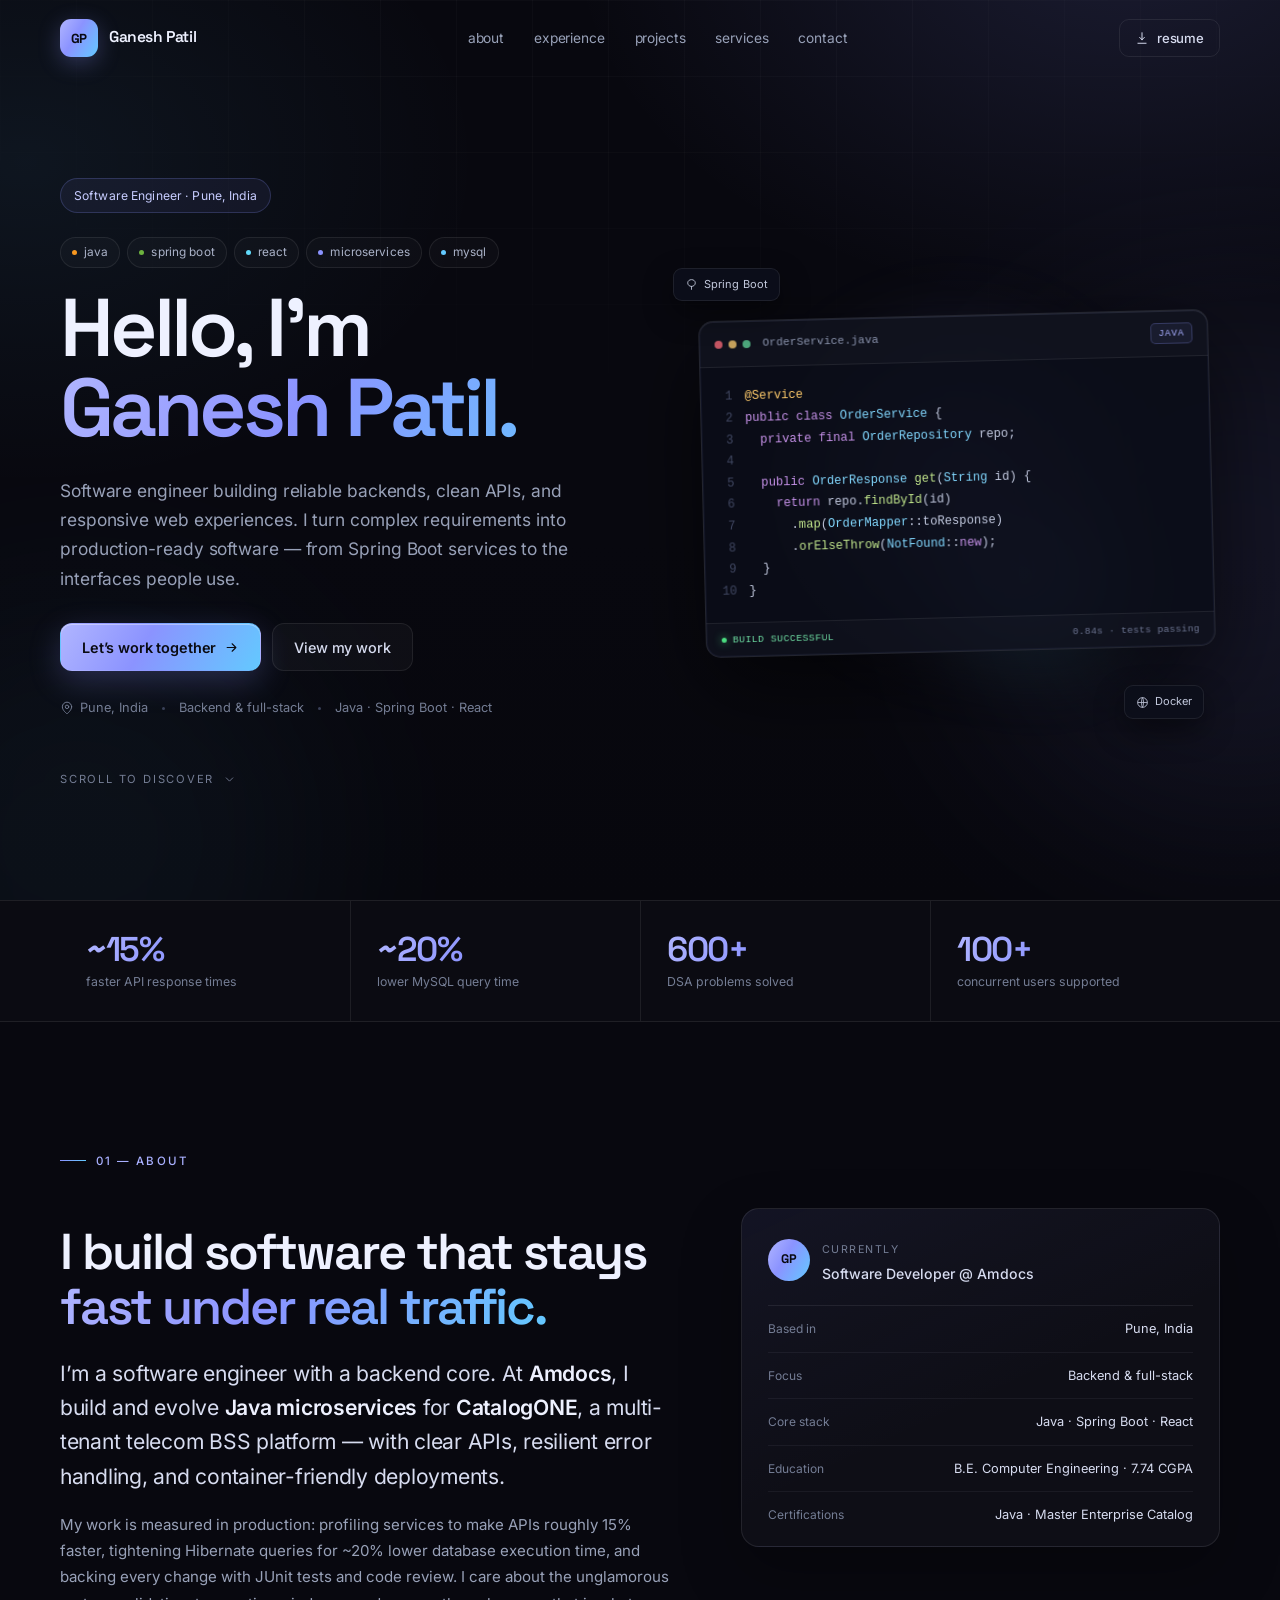
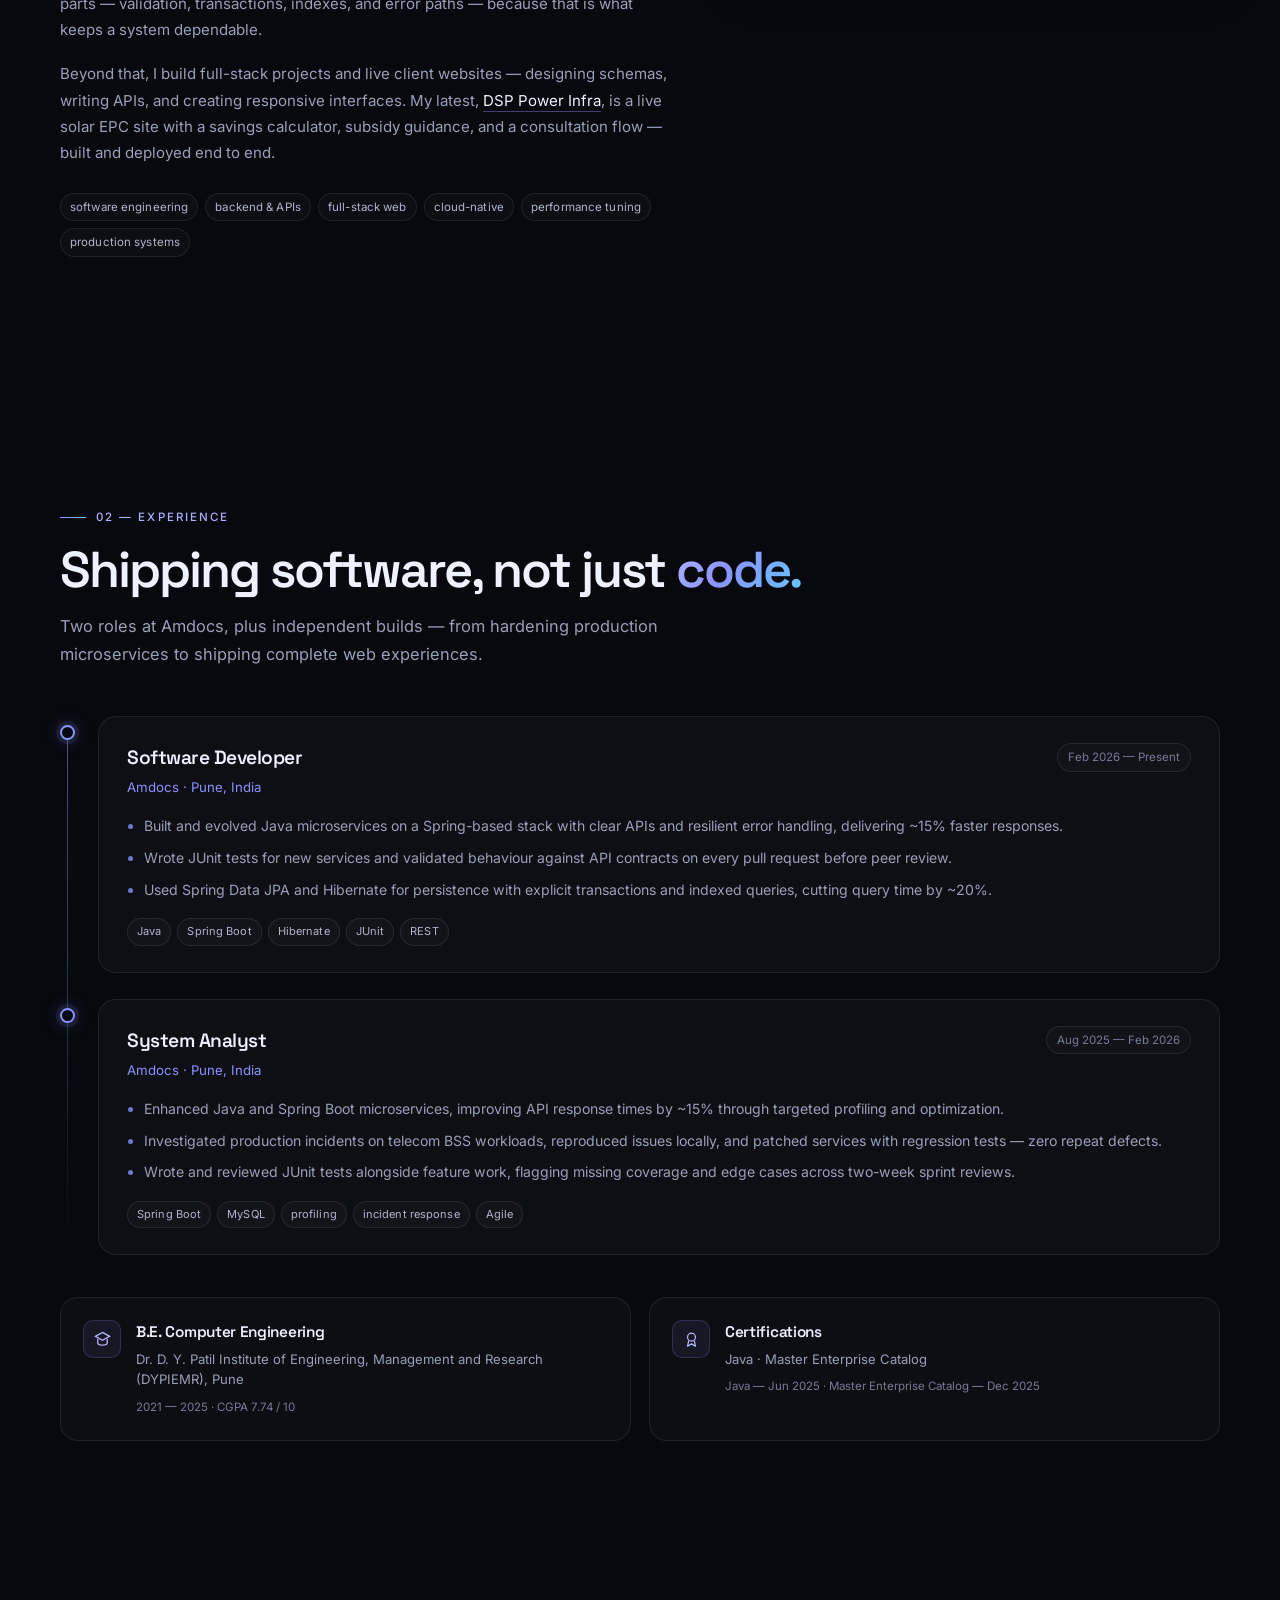
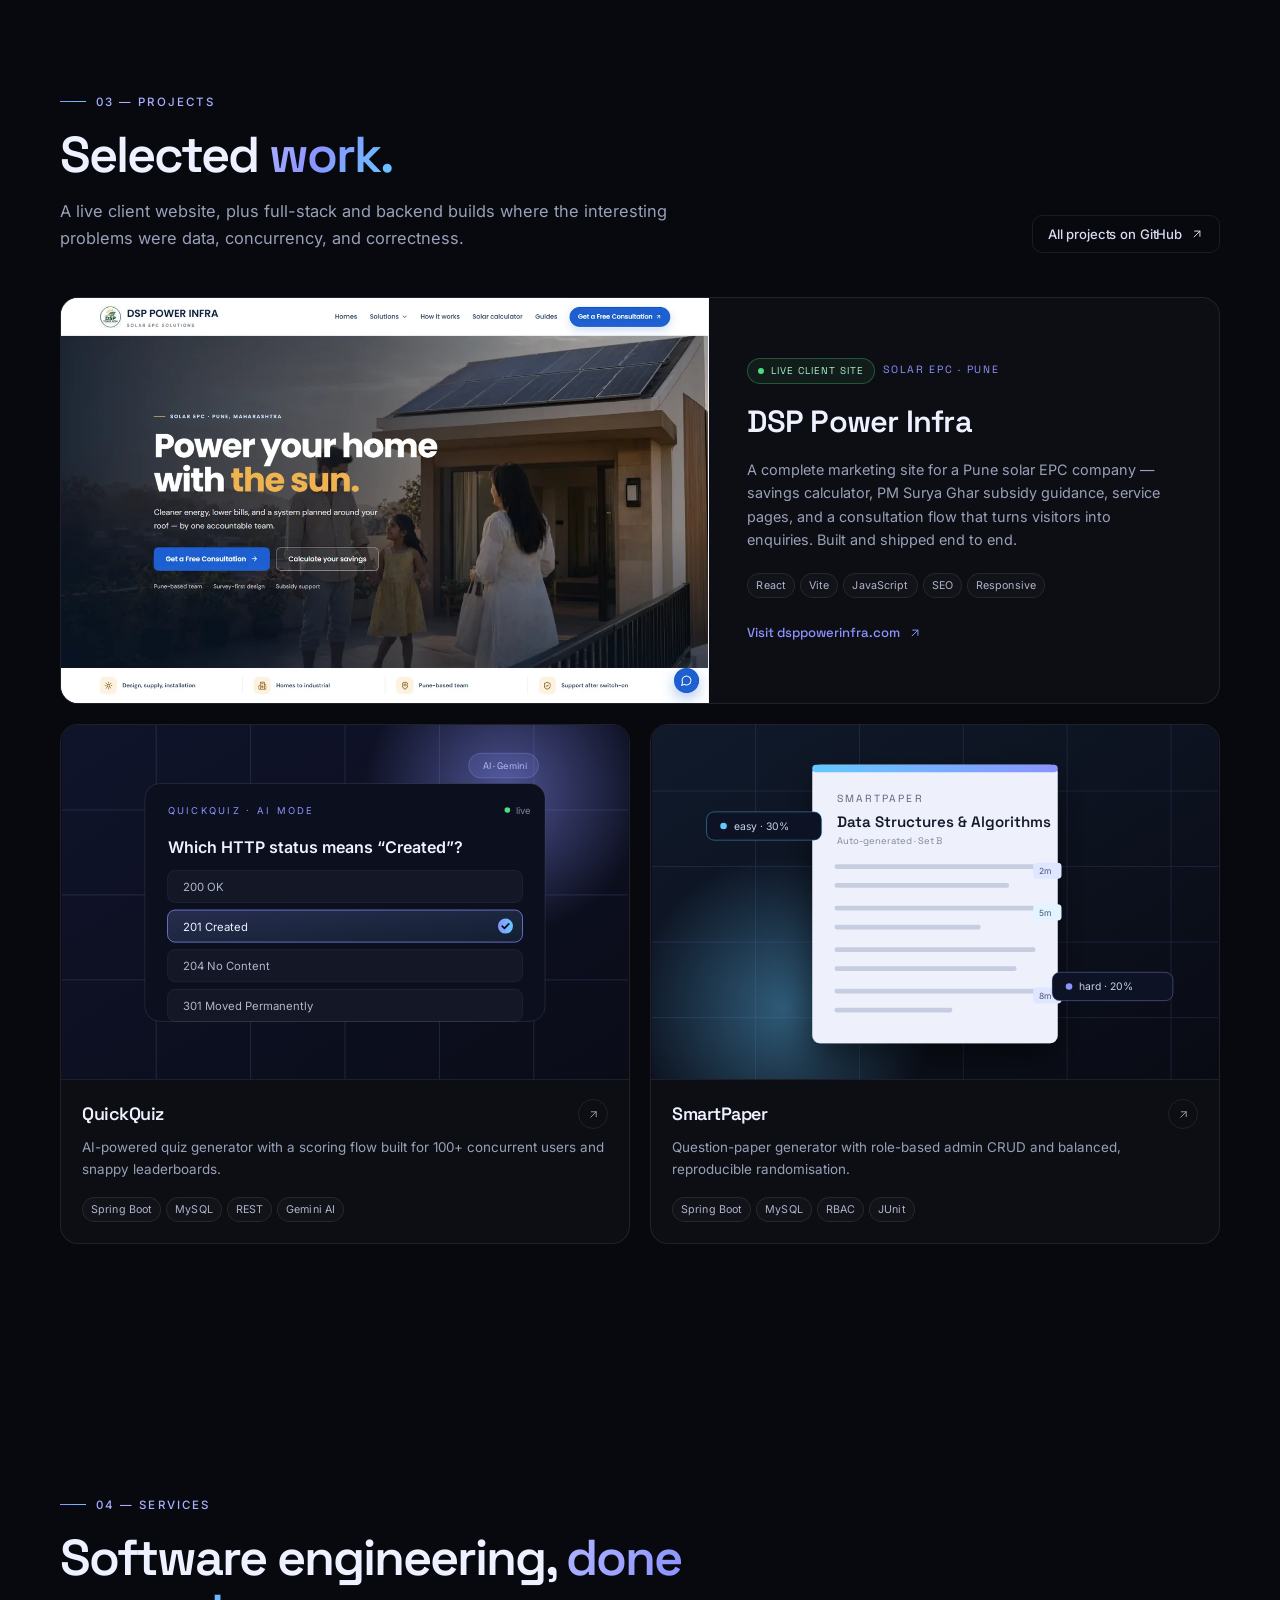
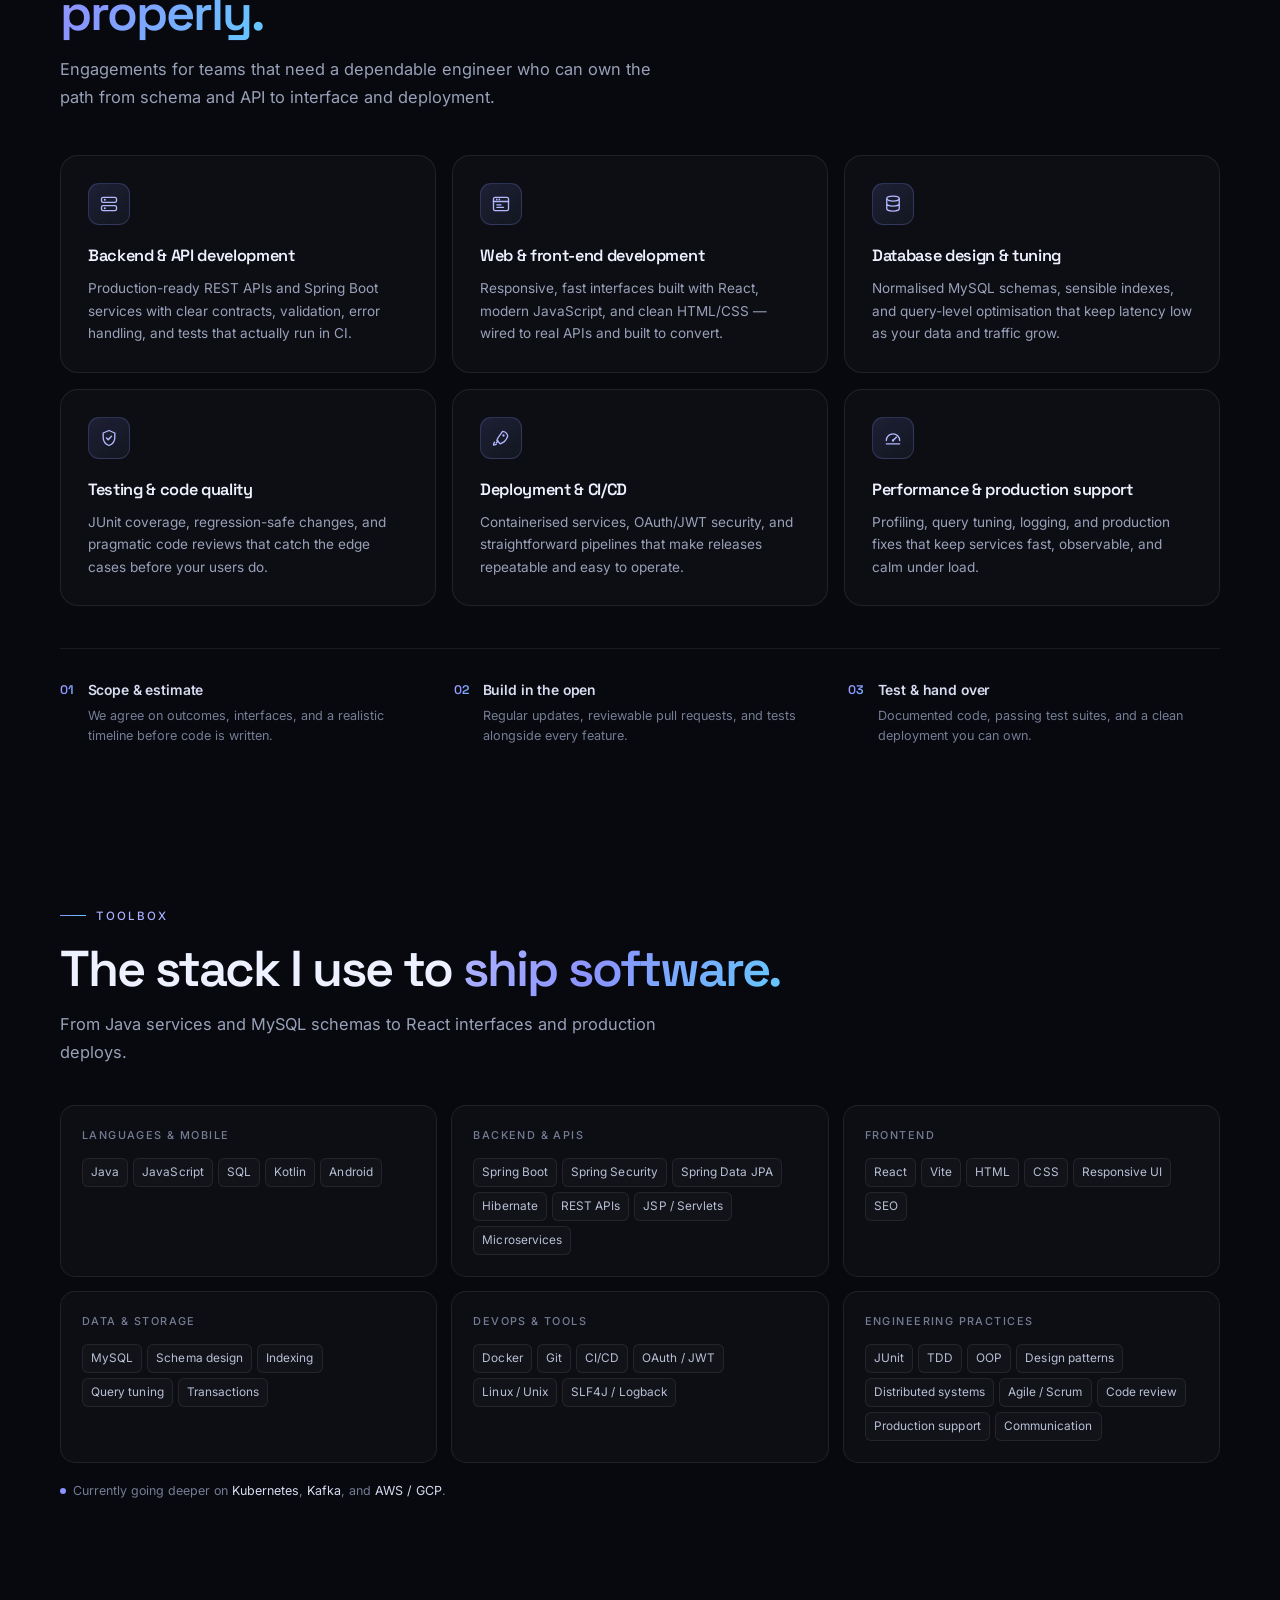
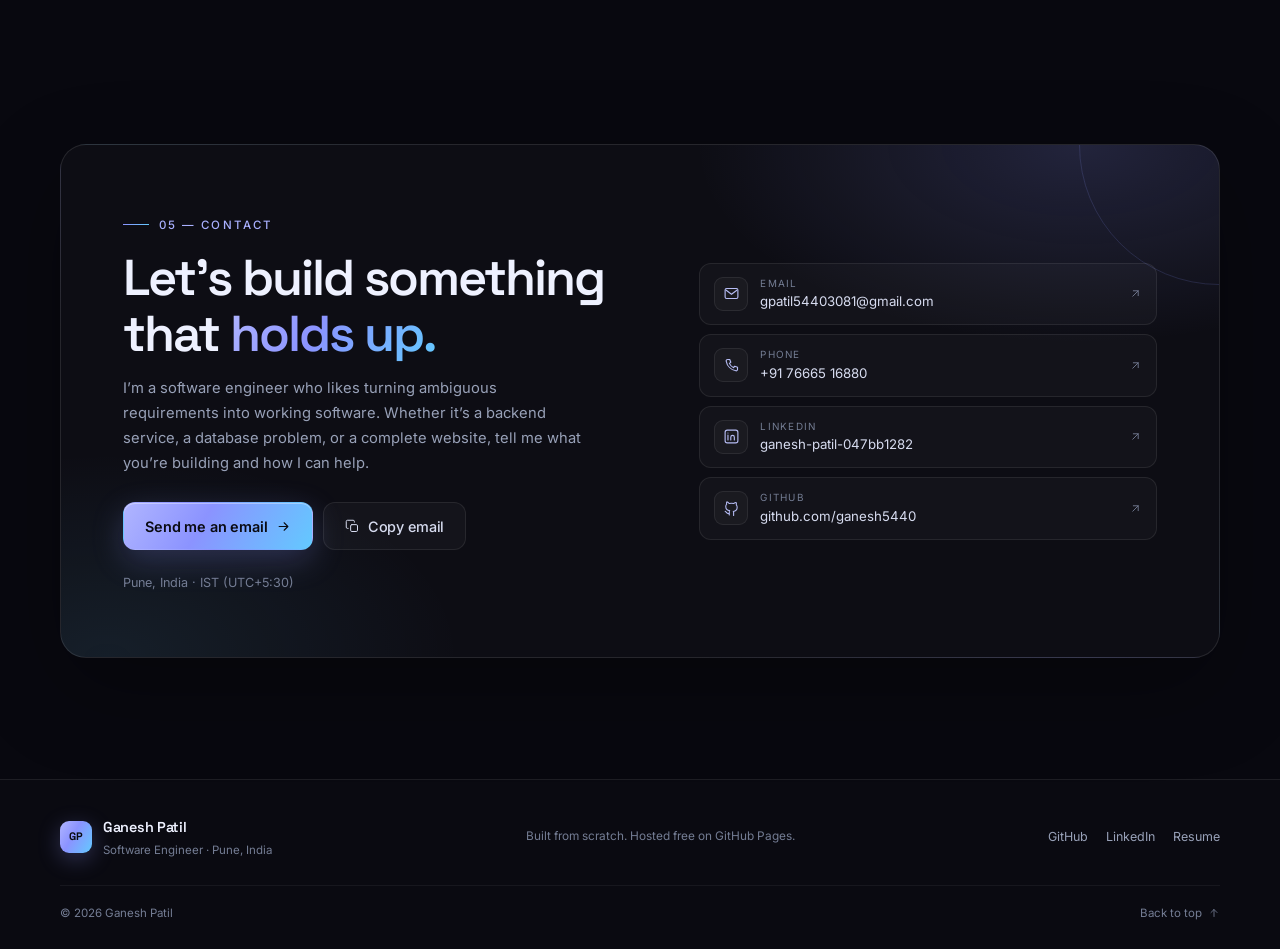
==== commit 2952bda4: "Reposition as software engineer, expand services and skills Remove availability/freelance wording an" ====
--- a/index.html
+++ b/index.html
@@ -4,8 +4,8 @@
   <meta charset="utf-8" />
   <meta name="viewport" content="width=device-width, initial-scale=1" />
   <script>document.documentElement.classList.add("js");</script>
-  <title>Ganesh Patil — Backend Engineer | Java, Spring Boot &amp; Microservices</title>
-  <meta name="description" content="Backend engineer in Pune building reliable Java microservices and complete client websites — most recently DSP Power Infra. Open to freelance projects." />
+  <title>Ganesh Patil — Software Engineer | Java, Spring Boot &amp; Web</title>
+  <meta name="description" content="Software engineer in Pune building reliable Java microservices, Spring Boot APIs, and responsive web experiences — including the live DSP Power Infra site." />
   <meta name="author" content="Ganesh Patil" />
   <meta name="theme-color" content="#08080f" />
   <link rel="canonical" href="https://ganesh5440.github.io/" />
@@ -16,15 +16,15 @@
   <link rel="stylesheet" href="styles.css" />
 
   <meta property="og:type" content="website" />
-  <meta property="og:title" content="Ganesh Patil — Backend Engineer" />
-  <meta property="og:description" content="Java microservices, Spring Boot APIs and complete client websites — including the live DSP Power Infra solar site. Open to freelance work." />
+  <meta property="og:title" content="Ganesh Patil — Software Engineer" />
+  <meta property="og:description" content="Java microservices, Spring Boot APIs, and full-stack web work — including the live DSP Power Infra site." />
   <meta property="og:url" content="https://ganesh5440.github.io/" />
   <meta property="og:image" content="https://ganesh5440.github.io/assets/img/og.png" />
   <meta property="og:image:width" content="1200" />
   <meta property="og:image:height" content="630" />
   <meta name="twitter:card" content="summary_large_image" />
-  <meta name="twitter:title" content="Ganesh Patil — Backend Engineer" />
-  <meta name="twitter:description" content="Java microservices, Spring Boot APIs and complete client websites. Open to freelance work." />
+  <meta name="twitter:title" content="Ganesh Patil — Software Engineer" />
+  <meta name="twitter:description" content="Java microservices, Spring Boot APIs, and full-stack web work." />
   <meta name="twitter:image" content="https://ganesh5440.github.io/assets/img/og.png" />
 
   <script type="application/ld+json">
@@ -32,8 +32,8 @@
     "@context": "https://schema.org",
     "@type": "Person",
     "name": "Ganesh Patil",
-    "jobTitle": "Backend Engineer",
-    "description": "Backend engineer building Java microservices, Spring Boot APIs and MySQL-backed systems.",
+    "jobTitle": "Software Engineer",
+    "description": "Software engineer building Java microservices, Spring Boot APIs, and responsive web applications.",
     "url": "https://ganesh5440.github.io/",
     "email": "mailto:gpatil54403081@gmail.com",
     "telephone": "+91-7666516880",
@@ -44,7 +44,7 @@
       "https://github.com/ganesh5440",
       "https://www.linkedin.com/in/ganesh-patil-047bb1282/"
     ],
-    "knowsAbout": ["Java", "Spring Boot", "Microservices", "REST APIs", "MySQL", "Docker", "JUnit", "Hibernate"]
+    "knowsAbout": ["Java", "Spring Boot", "Microservices", "REST APIs", "MySQL", "Docker", "JUnit", "Hibernate", "React", "JavaScript", "Web Development"]
   }
   </script>
 </head>
@@ -98,11 +98,12 @@
     <section class="hero" id="home">
       <div class="container hero-grid">
         <div class="hero-copy">
-          <span class="status-pill"><span class="status-dot" aria-hidden="true"></span> Available for freelance projects</span>
+          <span class="status-pill">Software Engineer &middot; Pune, India</span>
 
           <div class="hero-pills" aria-label="Core technologies">
             <span class="pill"><i class="dot dot-java" aria-hidden="true"></i>java</span>
             <span class="pill"><i class="dot dot-spring" aria-hidden="true"></i>spring boot</span>
+            <span class="pill"><i class="dot dot-react" aria-hidden="true"></i>react</span>
             <span class="pill"><i class="dot dot-ms" aria-hidden="true"></i>microservices</span>
             <span class="pill"><i class="dot dot-db" aria-hidden="true"></i>mysql</span>
           </div>
@@ -113,12 +114,12 @@
           </h1>
 
           <p class="hero-sub">
-            Backend engineer crafting reliable Java microservices and APIs for telecom-scale systems.
-            I turn complex requirements into fast, well-tested services.
+            Software engineer building reliable backends, clean APIs, and responsive web experiences.
+            I turn complex requirements into production-ready software &mdash; from Spring Boot services to the interfaces people use.
           </p>
 
           <div class="hero-actions">
-            <a class="btn btn-primary" href="mailto:gpatil54403081@gmail.com?subject=Freelance%20project%20enquiry">
+            <a class="btn btn-primary" href="mailto:gpatil54403081@gmail.com?subject=Project%20enquiry">
               Let&rsquo;s work together
               <svg class="ico" viewBox="0 0 24 24" aria-hidden="true"><path d="M5 12h14m-6-6 6 6-6 6"/></svg>
             </a>
@@ -133,9 +134,9 @@
               Pune, India
             </span>
             <span class="meta-divider" aria-hidden="true"></span>
-            <span>Open to remote work</span>
+            <span>Backend &amp; full-stack</span>
             <span class="meta-divider meta-divider-last" aria-hidden="true"></span>
-            <span class="meta-stack">Java &middot; Spring Boot &middot; MySQL</span>
+            <span class="meta-stack">Java &middot; Spring Boot &middot; React</span>
           </div>
 
           <a class="scroll-hint" href="#about" id="scroll-hint" aria-label="Scroll to about section">
@@ -150,16 +151,16 @@
           <div class="code-card" id="code-card">
             <div class="code-head">
               <span class="window-dots" aria-hidden="true"><i></i><i></i><i></i></span>
-              <span class="code-file">CatalogService.java</span>
+              <span class="code-file">OrderService.java</span>
               <span class="code-badge">java</span>
             </div>
             <pre class="code-body" aria-label="Java service code sample" tabindex="0"><code><span class="ln">1</span><span class="tok-anno">@Service</span>
-<span class="ln">2</span><span class="tok-key">public class</span> <span class="tok-type">CatalogService</span> {
-<span class="ln">3</span>  <span class="tok-key">private final</span> <span class="tok-type">CatalogRepository</span> repo;
+<span class="ln">2</span><span class="tok-key">public class</span> <span class="tok-type">OrderService</span> {
+<span class="ln">3</span>  <span class="tok-key">private final</span> <span class="tok-type">OrderRepository</span> repo;
 <span class="ln">4</span>
-<span class="ln">5</span>  <span class="tok-key">public</span> <span class="tok-type">CatalogResponse</span> <span class="tok-fn">get</span>(<span class="tok-type">String</span> id) {
+<span class="ln">5</span>  <span class="tok-key">public</span> <span class="tok-type">OrderResponse</span> <span class="tok-fn">get</span>(<span class="tok-type">String</span> id) {
 <span class="ln">6</span>    <span class="tok-key">return</span> repo.<span class="tok-fn">findById</span>(id)
-<span class="ln">7</span>      .<span class="tok-fn">map</span>(<span class="tok-type">CatalogMapper</span>::toResponse)
+<span class="ln">7</span>      .<span class="tok-fn">map</span>(<span class="tok-type">OrderMapper</span>::toResponse)
 <span class="ln">8</span>      .<span class="tok-fn">orElseThrow</span>(<span class="tok-type">NotFound</span>::<span class="tok-key">new</span>);
 <span class="ln">9</span>  }
 <span class="ln">10</span>}</code></pre>
@@ -203,22 +204,23 @@
         <div class="kicker reveal">01 &mdash; About</div>
         <div class="about-grid">
           <div class="about-copy">
-            <h2 class="reveal">I build backends that stay <span class="grad-text">fast under real traffic.</span></h2>
+            <h2 class="reveal">I build software that stays <span class="grad-text">fast under real traffic.</span></h2>
             <p class="about-lede reveal" style="--d:80ms">
-              At <strong>Amdocs</strong>, I work on <strong>CatalogONE</strong> &mdash; a multi-tenant telecom BSS platform &mdash; building and evolving <strong>Java microservices</strong> with clear APIs, resilient error handling, and container-friendly deployments.
+              I&rsquo;m a software engineer with a backend core. At <strong>Amdocs</strong>, I build and evolve <strong>Java microservices</strong> for <strong>CatalogONE</strong>, a multi-tenant telecom BSS platform &mdash; with clear APIs, resilient error handling, and container-friendly deployments.
             </p>
             <p class="reveal" style="--d:140ms">
               My work is measured in production: profiling services to make APIs roughly 15% faster, tightening Hibernate queries for ~20% lower database execution time, and backing every change with JUnit tests and code review. I care about the unglamorous parts &mdash; validation, transactions, indexes, and error paths &mdash; because that is what keeps a system dependable.
             </p>
             <p class="reveal" style="--d:190ms">
-              Outside Amdocs, I build and ship complete client websites. My latest, <a class="text-link" href="https://dsppowerinfra.com/" target="_blank" rel="noopener">DSP Power Infra</a>, is a live solar EPC site with a savings calculator, subsidy guidance, and a consultation flow &mdash; built and deployed end to end.
+              Beyond that, I build full-stack projects and live client websites &mdash; designing schemas, writing APIs, and creating responsive interfaces. My latest, <a class="text-link" href="https://dsppowerinfra.com/" target="_blank" rel="noopener">DSP Power Infra</a>, is a live solar EPC site with a savings calculator, subsidy guidance, and a consultation flow &mdash; built and deployed end to end.
             </p>
             <div class="about-tags reveal" style="--d:240ms">
-              <span class="tag">telecom BSS</span>
-              <span class="tag">catalog systems</span>
+              <span class="tag">software engineering</span>
+              <span class="tag">backend &amp; APIs</span>
+              <span class="tag">full-stack web</span>
+              <span class="tag">cloud-native</span>
               <span class="tag">performance tuning</span>
-              <span class="tag">production engineering</span>
-              <span class="tag">code review</span>
+              <span class="tag">production systems</span>
             </div>
           </div>
 
@@ -236,11 +238,11 @@
             </div>
             <div class="fact-row">
               <span class="fact-label">Focus</span>
-              <span class="fact-value">Backend &amp; APIs</span>
+              <span class="fact-value">Backend &amp; full-stack</span>
             </div>
             <div class="fact-row">
               <span class="fact-label">Core stack</span>
-              <span class="fact-value">Java, Spring Boot, MySQL</span>
+              <span class="fact-value">Java &middot; Spring Boot &middot; React</span>
             </div>
             <div class="fact-row">
               <span class="fact-label">Education</span>
@@ -249,10 +251,6 @@
             <div class="fact-row">
               <span class="fact-label">Certifications</span>
               <span class="fact-value">Java &middot; Master Enterprise Catalog</span>
-            </div>
-            <div class="fact-row">
-              <span class="fact-label">Status</span>
-              <span class="fact-value fact-open"><span class="status-dot" aria-hidden="true"></span>Open to freelance</span>
             </div>
           </aside>
         </div>
@@ -263,8 +261,8 @@
     <section class="section" id="experience">
       <div class="container">
         <div class="kicker reveal">02 &mdash; Experience</div>
-        <h2 class="reveal">Shipping services, not just <span class="grad-text">code.</span></h2>
-        <p class="lead reveal" style="--d:80ms">Two roles at Amdocs, one focus: making telecom-grade backend systems faster and more reliable.</p>
+        <h2 class="reveal">Shipping software, not just <span class="grad-text">code.</span></h2>
+        <p class="lead reveal" style="--d:80ms">Two roles at Amdocs, plus independent builds &mdash; from hardening production microservices to shipping complete web experiences.</p>
 
         <div class="timeline">
           <article class="tl-item reveal">
@@ -280,7 +278,7 @@
               <ul class="tl-bullets">
                 <li>Built and evolved Java microservices on a Spring-based stack with clear APIs and resilient error handling, delivering ~15% faster responses.</li>
                 <li>Wrote JUnit tests for new services and validated behaviour against API contracts on every pull request before peer review.</li>
-                <li>Used Spring Data JPA and Hibernate for catalog persistence with explicit transactions and indexed queries, cutting query time by ~20%.</li>
+                <li>Used Spring Data JPA and Hibernate for persistence with explicit transactions and indexed queries, cutting query time by ~20%.</li>
               </ul>
               <div class="tl-tags">
                 <span class="tag">Java</span><span class="tag">Spring Boot</span><span class="tag">Hibernate</span><span class="tag">JUnit</span><span class="tag">REST</span>
@@ -342,7 +340,7 @@
         <div class="projects-head">
           <div>
             <h2 class="reveal">Selected <span class="grad-text">work.</span></h2>
-            <p class="lead reveal" style="--d:80ms">A live client site, plus backend builds where the interesting problems were data, concurrency, and correctness.</p>
+            <p class="lead reveal" style="--d:80ms">A live client website, plus full-stack and backend builds where the interesting problems were data, concurrency, and correctness.</p>
           </div>
           <a class="btn btn-outline btn-sm reveal" style="--d:120ms" href="https://github.com/ganesh5440" target="_blank" rel="noopener">
             All projects on GitHub
@@ -512,8 +510,8 @@
         <div class="kicker reveal">04 &mdash; Services</div>
         <div class="services-head">
           <div>
-            <h2 class="reveal">Backend work, <span class="grad-text">done properly.</span></h2>
-            <p class="lead reveal" style="--d:80ms">Freelance engagements for teams that need a dependable engineer, not just another pair of hands.</p>
+            <h2 class="reveal">Software engineering, <span class="grad-text">done properly.</span></h2>
+            <p class="lead reveal" style="--d:80ms">Engagements for teams that need a dependable engineer who can own the path from schema and API to interface and deployment.</p>
           </div>
         </div>
 
@@ -522,11 +520,19 @@
             <span class="service-icon" aria-hidden="true">
               <svg viewBox="0 0 24 24"><rect x="3" y="4" width="18" height="6" rx="2" fill="none" stroke="currentColor" stroke-width="1.6"/><rect x="3" y="14" width="18" height="6" rx="2" fill="none" stroke="currentColor" stroke-width="1.6"/><path d="M7 7h.01M7 17h.01" stroke="currentColor" stroke-width="2.4" stroke-linecap="round"/></svg>
             </span>
-            <h3>API &amp; microservice development</h3>
+            <h3>Backend &amp; API development</h3>
             <p>Production-ready REST APIs and Spring Boot services with clear contracts, validation, error handling, and tests that actually run in CI.</p>
           </article>
 
           <article class="service-card reveal" style="--d:70ms">
+            <span class="service-icon" aria-hidden="true">
+              <svg viewBox="0 0 24 24"><rect x="3" y="4" width="18" height="16" rx="2" fill="none" stroke="currentColor" stroke-width="1.6"/><path d="M3 9h18M7 6.5h.01M10 6.5h.01" stroke="currentColor" stroke-width="2" stroke-linecap="round"/><path d="M7 13h5M7 16h8" stroke="currentColor" stroke-width="1.6" stroke-linecap="round"/></svg>
+            </span>
+            <h3>Web &amp; front-end development</h3>
+            <p>Responsive, fast interfaces built with React, modern JavaScript, and clean HTML/CSS &mdash; wired to real APIs and built to convert.</p>
+          </article>
+
+          <article class="service-card reveal" style="--d:140ms">
             <span class="service-icon" aria-hidden="true">
               <svg viewBox="0 0 24 24"><ellipse cx="12" cy="5.5" rx="7.5" ry="3" fill="none" stroke="currentColor" stroke-width="1.6"/><path d="M4.5 5.5v6c0 1.7 3.4 3 7.5 3s7.5-1.3 7.5-3v-6M4.5 11.5v6c0 1.7 3.4 3 7.5 3s7.5-1.3 7.5-3v-6" fill="none" stroke="currentColor" stroke-width="1.6"/></svg>
             </span>
@@ -534,7 +540,7 @@
             <p>Normalised MySQL schemas, sensible indexes, and query-level optimisation that keep latency low as your data and traffic grow.</p>
           </article>
 
-          <article class="service-card reveal" style="--d:140ms">
+          <article class="service-card reveal" style="--d:210ms">
             <span class="service-icon" aria-hidden="true">
               <svg viewBox="0 0 24 24"><path d="M12 3 5 6v5c0 4.4 3 8.4 7 10 4-1.6 7-5.6 7-10V6l-7-3Z" fill="none" stroke="currentColor" stroke-width="1.6" stroke-linejoin="round"/><path d="m9 12 2 2 4-4" fill="none" stroke="currentColor" stroke-width="1.8" stroke-linecap="round" stroke-linejoin="round"/></svg>
             </span>
@@ -542,12 +548,20 @@
             <p>JUnit coverage, regression-safe changes, and pragmatic code reviews that catch the edge cases before your users do.</p>
           </article>
 
-          <article class="service-card reveal" style="--d:210ms">
+          <article class="service-card reveal" style="--d:280ms">
             <span class="service-icon" aria-hidden="true">
               <svg viewBox="0 0 24 24"><path d="M4.5 16.5c-1 1-1.5 2.3-1.5 4 1.7 0 3-.5 4-1.5M9 15l-3 3M14 4c3 0 6 3 6 6-1.5 4.5-5.5 8-9 9l-4-4c1-3.5 4.5-7.5 7-11Z" fill="none" stroke="currentColor" stroke-width="1.6" stroke-linejoin="round"/><circle cx="15" cy="9" r="1.4" fill="currentColor"/></svg>
             </span>
             <h3>Deployment &amp; CI/CD</h3>
             <p>Containerised services, OAuth/JWT security, and straightforward pipelines that make releases repeatable and easy to operate.</p>
+          </article>
+
+          <article class="service-card reveal" style="--d:350ms">
+            <span class="service-icon" aria-hidden="true">
+              <svg viewBox="0 0 24 24"><path d="M4 15a8 8 0 0 1 16 0" fill="none" stroke="currentColor" stroke-width="1.6" stroke-linecap="round"/><path d="m12 15 4-4" stroke="currentColor" stroke-width="1.8" stroke-linecap="round"/><circle cx="12" cy="15" r="1.4" fill="currentColor"/><path d="M4 19h16" stroke="currentColor" stroke-width="1.6" stroke-linecap="round"/></svg>
+            </span>
+            <h3>Performance &amp; production support</h3>
+            <p>Profiling, query tuning, logging, and production fixes that keep services fast, observable, and calm under load.</p>
           </article>
         </div>
 
@@ -581,33 +595,47 @@
     <section class="section section-tight" id="skills">
       <div class="container">
         <div class="kicker reveal">Toolbox</div>
-        <h2 class="reveal">The stack I reach for <span class="grad-text">every day.</span></h2>
+        <h2 class="reveal">The stack I use to <span class="grad-text">ship software.</span></h2>
+        <p class="lead reveal" style="--d:80ms">From Java services and MySQL schemas to React interfaces and production deploys.</p>
         <div class="skills-grid">
           <div class="skill-group reveal">
-            <h3>Languages</h3>
+            <h3>Languages &amp; mobile</h3>
             <div class="chips">
-              <span class="chip">Java</span><span class="chip">JavaScript</span><span class="chip">SQL</span><span class="chip">Kotlin</span>
+              <span class="chip">Java</span><span class="chip">JavaScript</span><span class="chip">SQL</span><span class="chip">Kotlin</span><span class="chip">Android</span>
             </div>
           </div>
           <div class="skill-group reveal" style="--d:60ms">
-            <h3>Frameworks &amp; APIs</h3>
+            <h3>Backend &amp; APIs</h3>
             <div class="chips">
-              <span class="chip">Spring Boot</span><span class="chip">Spring Security</span><span class="chip">Spring Data JPA</span><span class="chip">Hibernate</span><span class="chip">REST APIs</span><span class="chip">JSP / Servlets</span>
+              <span class="chip">Spring Boot</span><span class="chip">Spring Security</span><span class="chip">Spring Data JPA</span><span class="chip">Hibernate</span><span class="chip">REST APIs</span><span class="chip">JSP / Servlets</span><span class="chip">Microservices</span>
             </div>
           </div>
           <div class="skill-group reveal" style="--d:120ms">
-            <h3>Data &amp; infrastructure</h3>
+            <h3>Frontend</h3>
             <div class="chips">
-              <span class="chip">MySQL</span><span class="chip">Docker</span><span class="chip">CI/CD</span><span class="chip">OAuth / JWT</span><span class="chip">Linux / Unix</span><span class="chip">Git</span><span class="chip">SLF4J / Logback</span>
+              <span class="chip">React</span><span class="chip">Vite</span><span class="chip">HTML</span><span class="chip">CSS</span><span class="chip">Responsive UI</span><span class="chip">SEO</span>
             </div>
           </div>
           <div class="skill-group reveal" style="--d:180ms">
-            <h3>Practices</h3>
+            <h3>Data &amp; storage</h3>
             <div class="chips">
-              <span class="chip">Microservices</span><span class="chip">JUnit</span><span class="chip">TDD</span><span class="chip">Design patterns</span><span class="chip">Distributed systems</span><span class="chip">Agile / Scrum</span><span class="chip">Code review</span>
-            </div>
-          </div>
-        </div>
+              <span class="chip">MySQL</span><span class="chip">Schema design</span><span class="chip">Indexing</span><span class="chip">Query tuning</span><span class="chip">Transactions</span>
+            </div>
+          </div>
+          <div class="skill-group reveal" style="--d:240ms">
+            <h3>DevOps &amp; tools</h3>
+            <div class="chips">
+              <span class="chip">Docker</span><span class="chip">Git</span><span class="chip">CI/CD</span><span class="chip">OAuth / JWT</span><span class="chip">Linux / Unix</span><span class="chip">SLF4J / Logback</span>
+            </div>
+          </div>
+          <div class="skill-group reveal" style="--d:300ms">
+            <h3>Engineering practices</h3>
+            <div class="chips">
+              <span class="chip">JUnit</span><span class="chip">TDD</span><span class="chip">OOP</span><span class="chip">Design patterns</span><span class="chip">Distributed systems</span><span class="chip">Agile / Scrum</span><span class="chip">Code review</span><span class="chip">Production support</span><span class="chip">Communication</span>
+            </div>
+          </div>
+        </div>
+        <p class="skills-note reveal" style="--d:360ms"><span class="note-dot" aria-hidden="true"></span>Currently going deeper on <span class="note-chip">Kubernetes</span>, <span class="note-chip">Kafka</span>, and <span class="note-chip">AWS / GCP</span>.</p>
       </div>
     </section>
 
@@ -619,9 +647,9 @@
             <div>
               <div class="kicker">05 &mdash; Contact</div>
               <h2>Let&rsquo;s build something that <span class="grad-text">holds up.</span></h2>
-              <p>I&rsquo;m currently taking on freelance work &mdash; APIs, microservices, database tuning, or a backend built from scratch. Tell me what you&rsquo;re working on and I&rsquo;ll tell you how I can help.</p>
+              <p>I&rsquo;m a software engineer who likes turning ambiguous requirements into working software. Whether it&rsquo;s a backend service, a database problem, or a complete website, tell me what you&rsquo;re building and how I can help.</p>
               <div class="contact-actions">
-                <a class="btn btn-primary" href="mailto:gpatil54403081@gmail.com?subject=Freelance%20project%20enquiry">
+                <a class="btn btn-primary" href="mailto:gpatil54403081@gmail.com?subject=Project%20enquiry">
                   Send me an email
                   <svg class="ico" viewBox="0 0 24 24" aria-hidden="true"><path d="M5 12h14m-6-6 6 6-6 6"/></svg>
                 </a>
@@ -630,7 +658,7 @@
                   <span id="copy-label">Copy email</span>
                 </button>
               </div>
-              <p class="availability"><span class="status-dot" aria-hidden="true"></span> Open to freelance projects &middot; Pune, India (IST)</p>
+              <p class="availability">Pune, India &middot; IST (UTC+5:30)</p>
             </div>
 
             <div class="contact-list">
@@ -667,7 +695,7 @@
         <span class="brand-mark brand-mark-sm" aria-hidden="true">GP</span>
         <div>
           <strong>Ganesh Patil</strong>
-          <p>Backend engineer &middot; Pune, India</p>
+          <p>Software Engineer &middot; Pune, India</p>
         </div>
       </div>
       <p class="footer-note">Built from scratch. Hosted free on GitHub Pages.</p>
--- a/styles.css
+++ b/styles.css
@@ -493,11 +493,11 @@
   align-items: center;
   gap: 8px;
   padding: 7px 13px;
-  border: 1px solid rgba(74, 222, 128, 0.22);
+  border: 1px solid rgba(139, 147, 255, 0.22);
   border-radius: 999px;
-  background: rgba(74, 222, 128, 0.06);
+  background: rgba(139, 147, 255, 0.07);
   font-size: 0.76rem;
-  color: #b7e8c8;
+  color: #c7ccff;
   letter-spacing: 0.01em;
 }
 
@@ -544,6 +544,7 @@
 }
 .dot-java { background: #f89820; }
 .dot-spring { background: #6db33f; }
+.dot-react { background: #61dafb; }
 .dot-ms { background: #8b93ff; }
 .dot-db { background: #63c9ff; }
 
@@ -645,13 +646,14 @@
   position: relative;
   display: grid;
   place-items: center;
+  min-width: 0;
   min-height: 470px;
   isolation: isolate;
 }
 
 .halo {
   position: absolute;
-  width: 118%;
+  width: 100%;
   aspect-ratio: 1;
   max-width: 560px;
   left: 50%;
@@ -1434,7 +1436,7 @@
 
 .services-grid {
   display: grid;
-  grid-template-columns: 1fr 1fr;
+  grid-template-columns: repeat(3, minmax(0, 1fr));
   gap: 16px;
   margin-top: 44px;
 }
@@ -1526,7 +1528,7 @@
 
 .skills-grid {
   display: grid;
-  grid-template-columns: repeat(4, 1fr);
+  grid-template-columns: repeat(3, minmax(0, 1fr));
   gap: 14px;
   margin-top: 38px;
 }
@@ -1561,6 +1563,25 @@
   font-size: 0.74rem;
   color: #b8c0d6;
   letter-spacing: 0.005em;
+}
+
+.skills-note {
+  margin-top: 18px;
+  font-size: 0.78rem;
+  line-height: 1.6;
+  color: var(--muted-dim);
+}
+.note-dot {
+  display: inline-block;
+  width: 6px;
+  height: 6px;
+  margin-right: 7px;
+  border-radius: 50%;
+  background: var(--primary);
+  vertical-align: 1px;
+}
+.note-chip {
+  color: var(--text-soft);
 }
 
 /* ---------- contact ---------- */
@@ -1822,6 +1843,9 @@
   .skills-grid {
     grid-template-columns: repeat(2, 1fr);
   }
+  .services-grid {
+    grid-template-columns: repeat(2, minmax(0, 1fr));
+  }
   .about-grid {
     grid-template-columns: 1.08fr 0.92fr;
     gap: 40px;
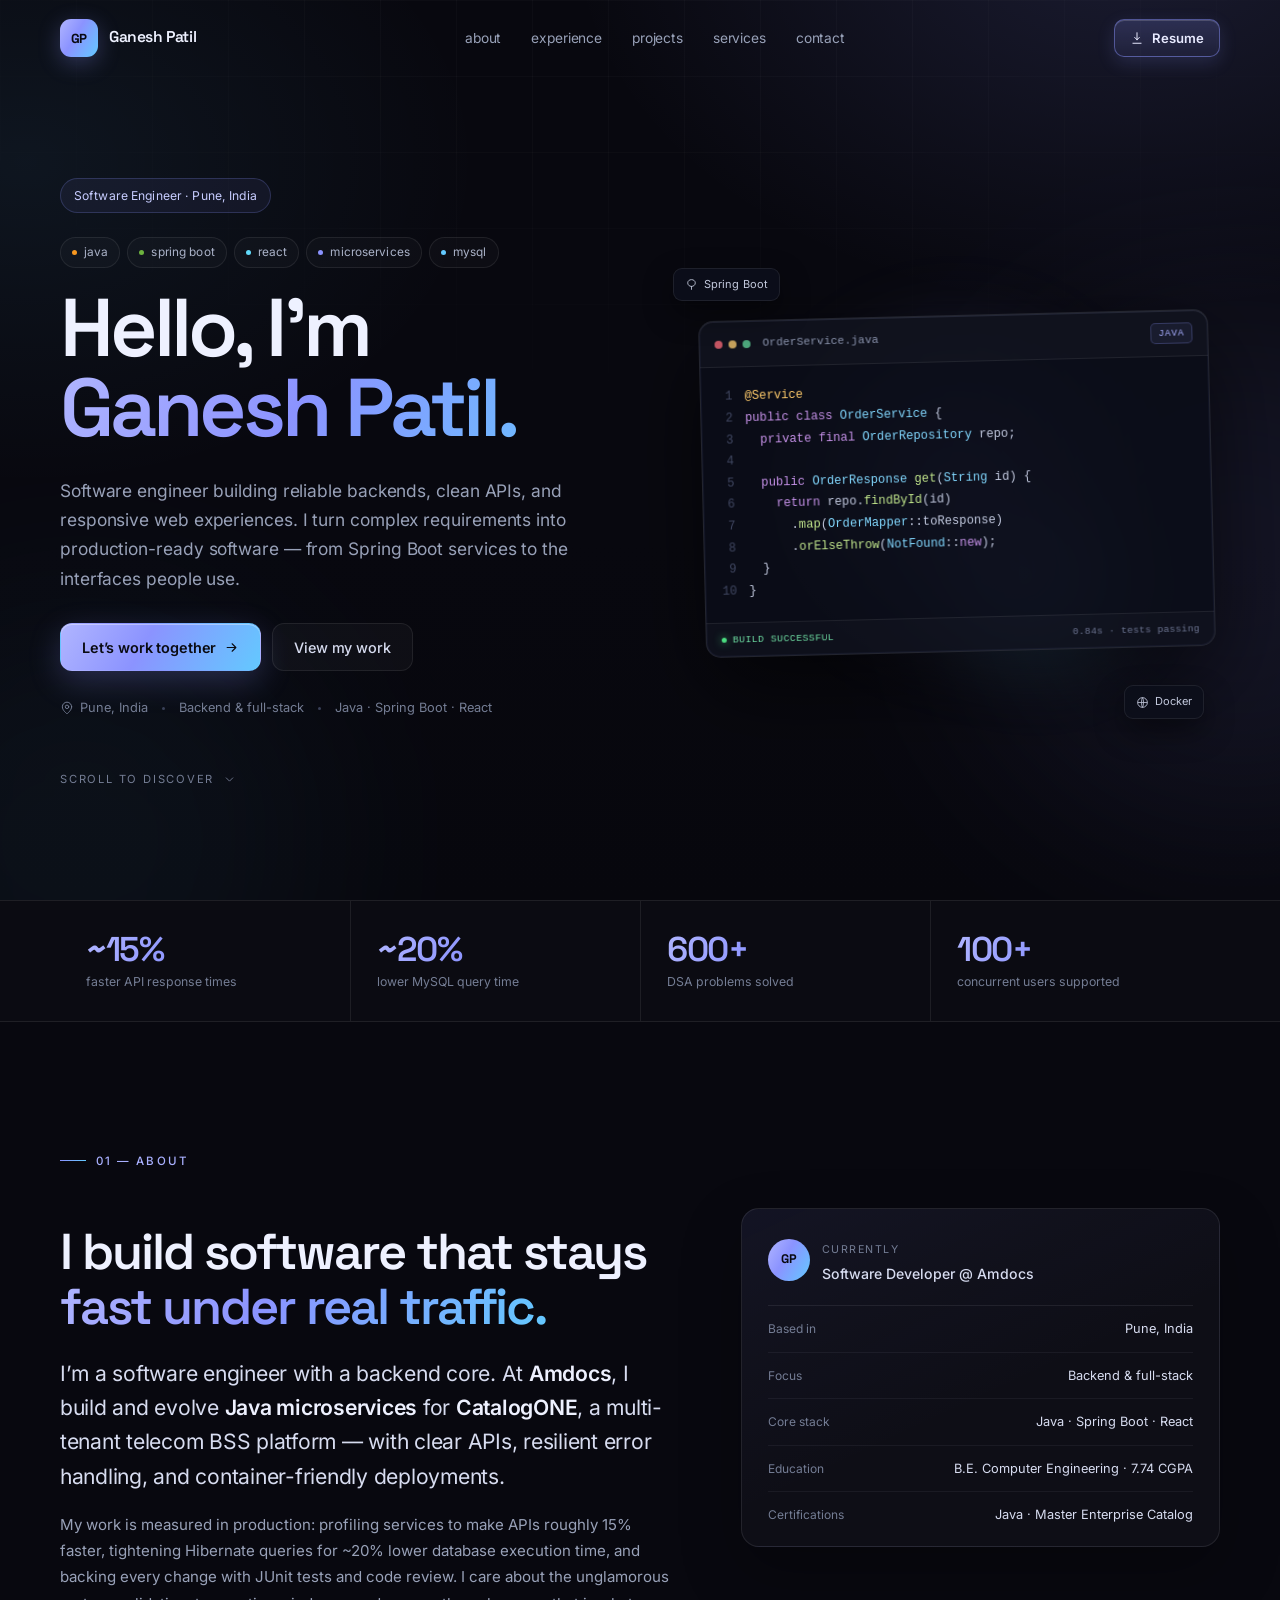
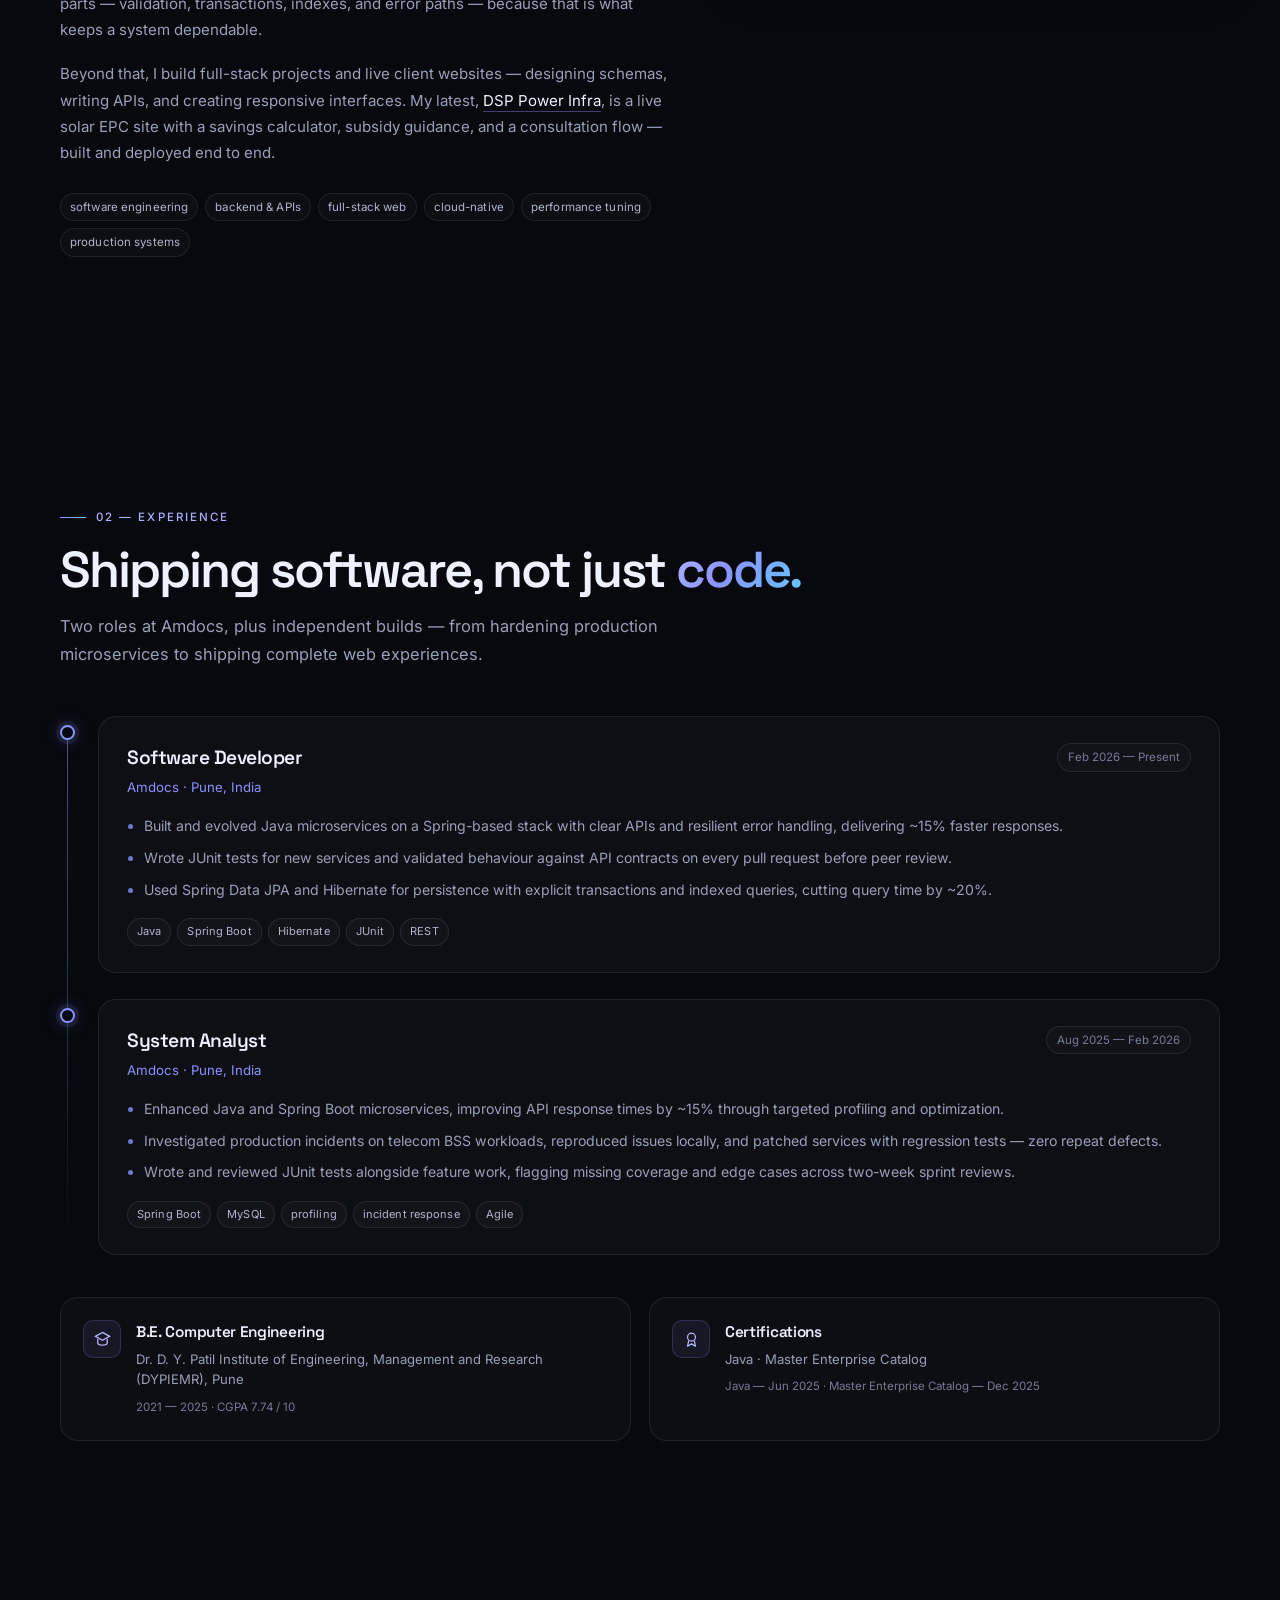
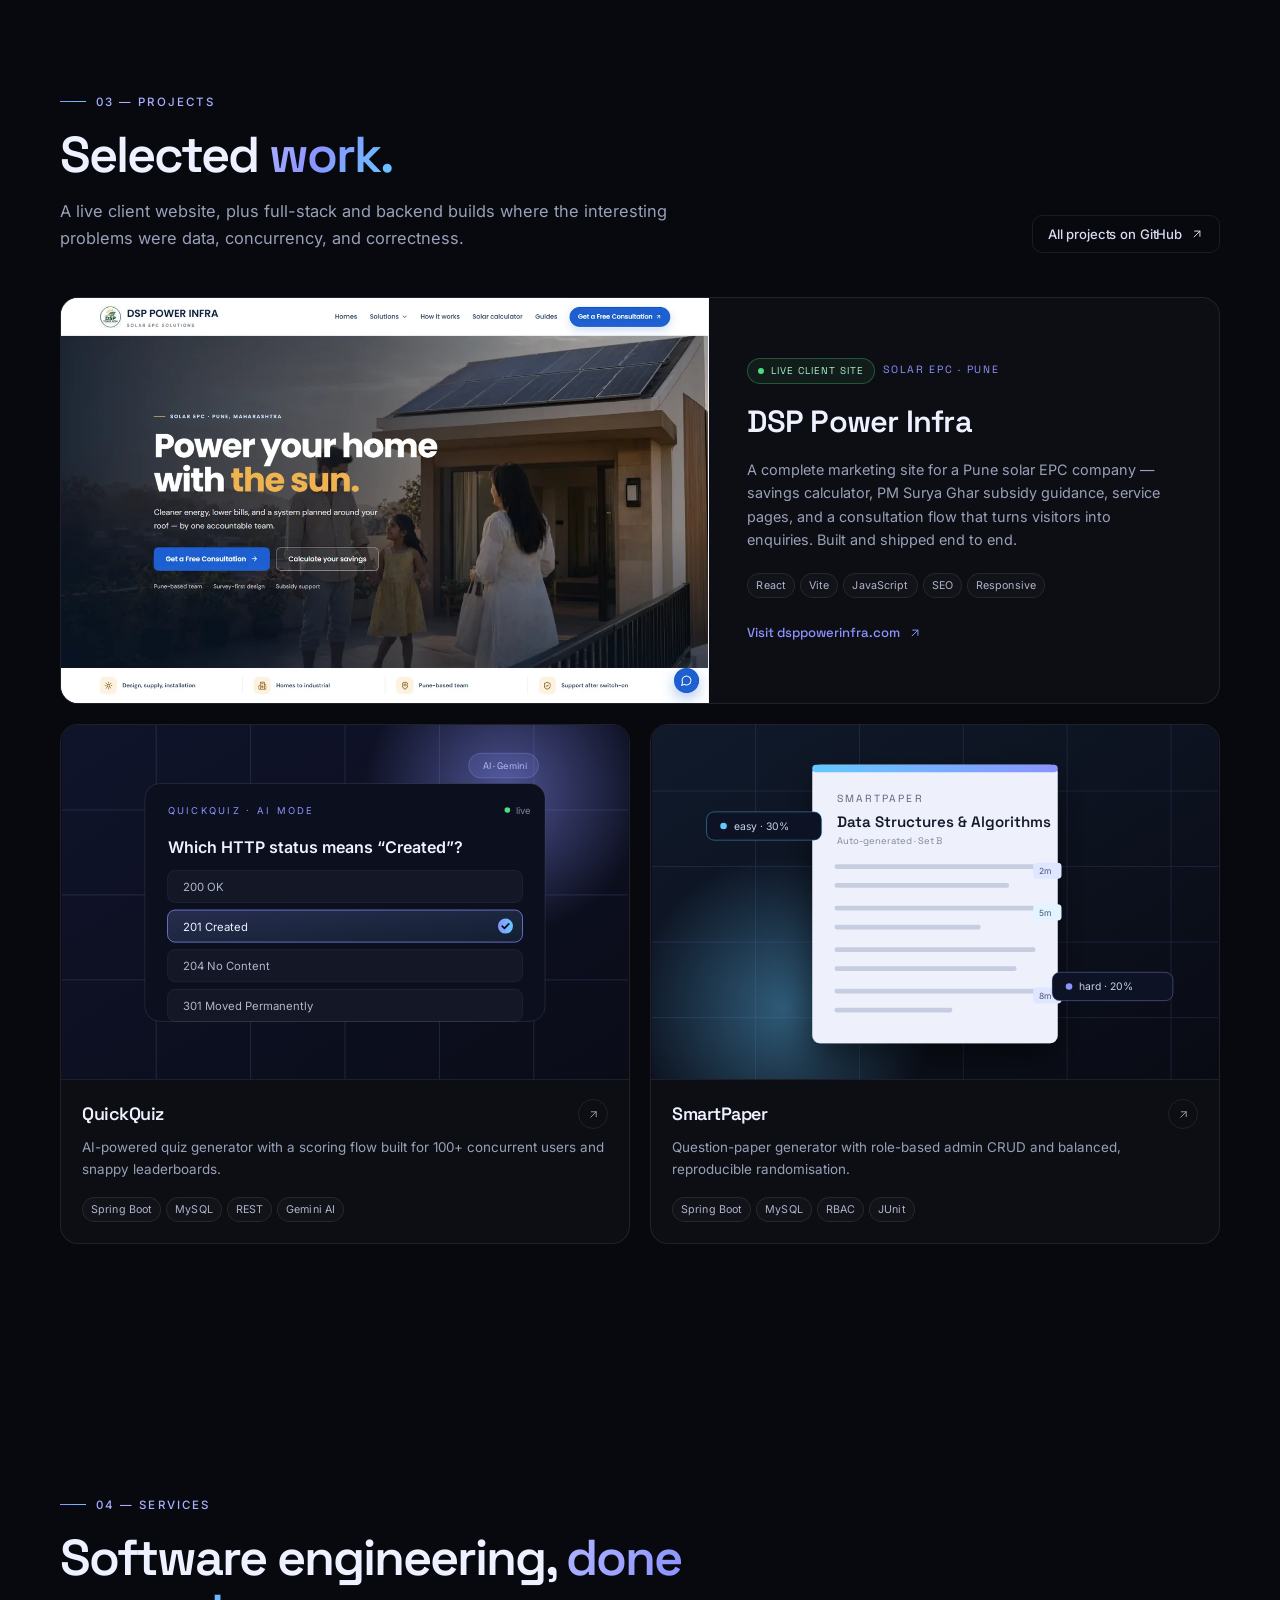
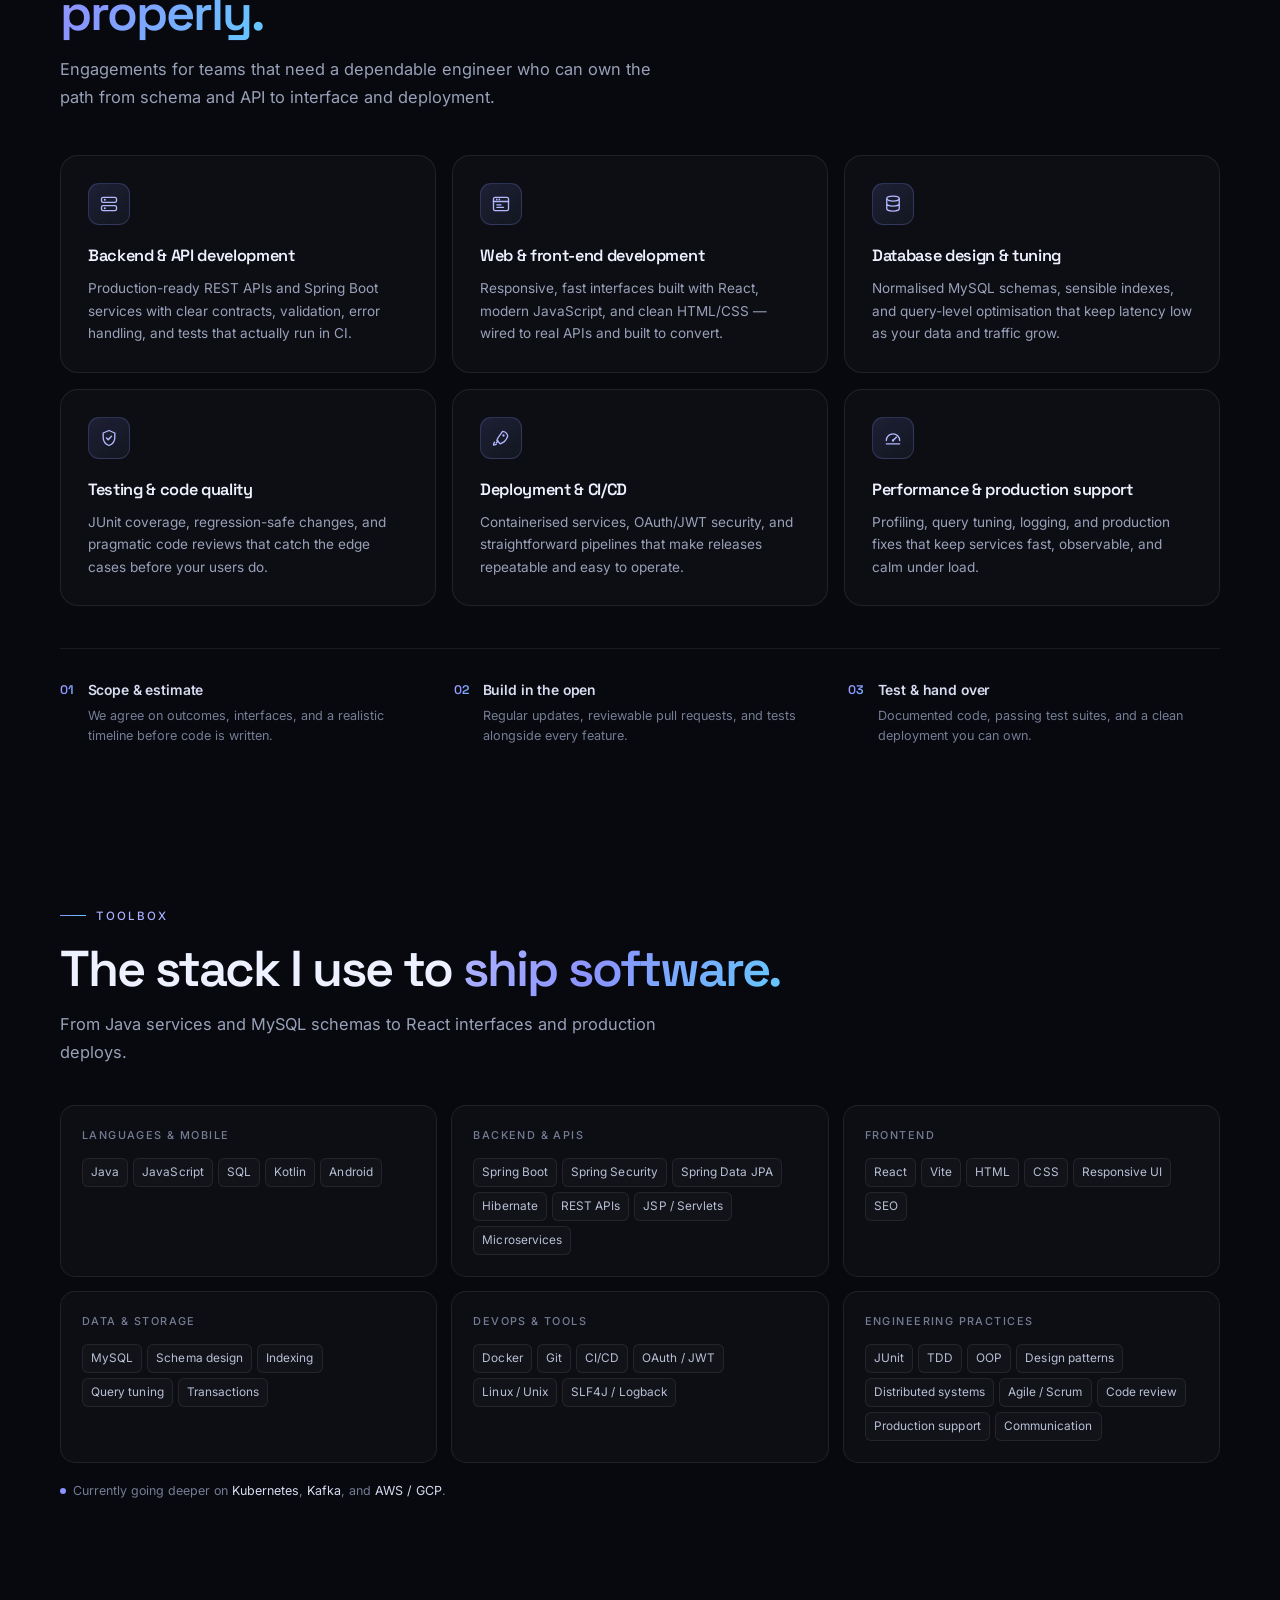
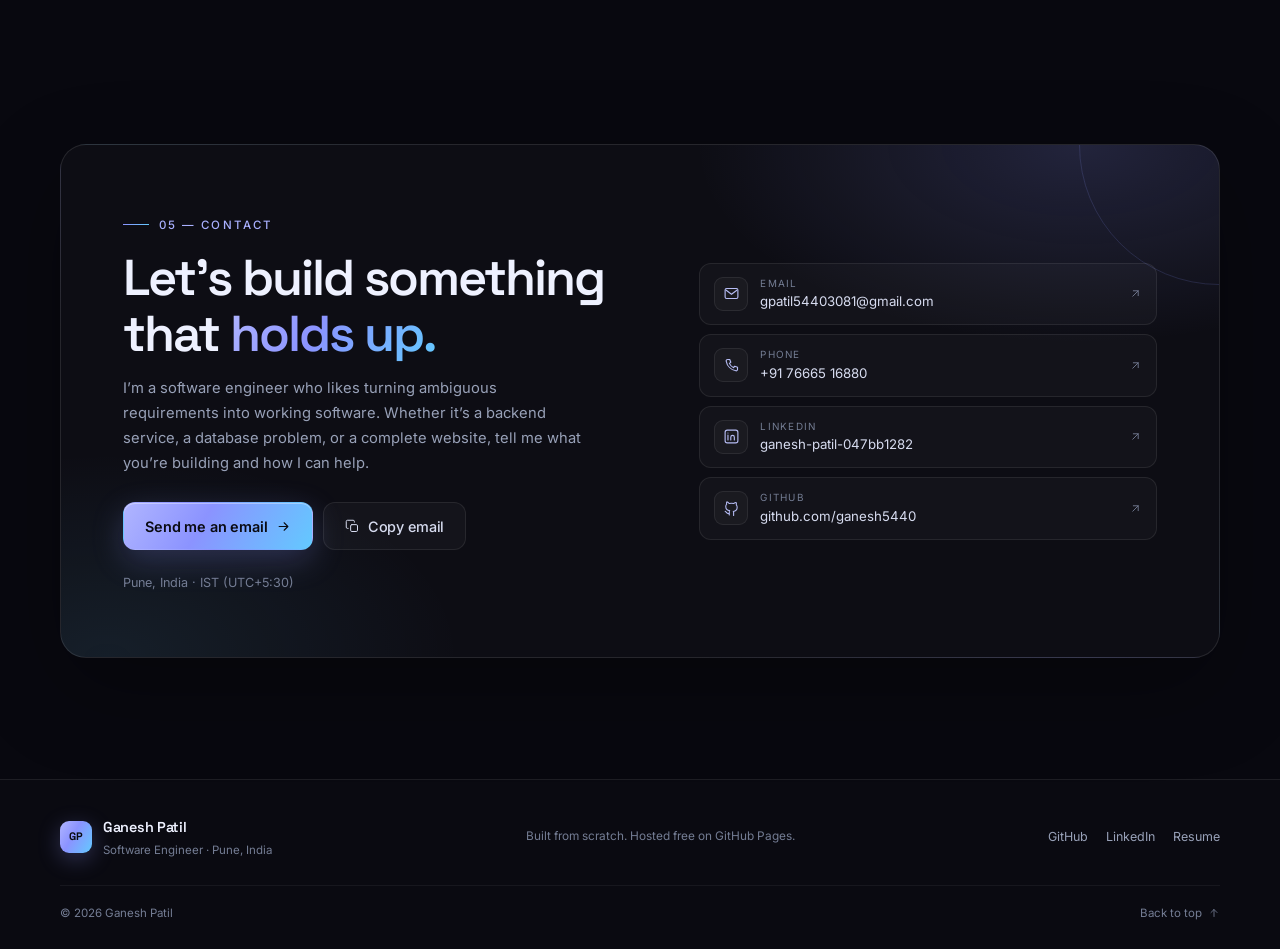
==== commit 5205c95c: "Give the header resume link a proper button treatment Replace the dull lowercase outline link with a" ====
--- a/index.html
+++ b/index.html
@@ -72,9 +72,9 @@
       </nav>
 
       <div class="nav-actions">
-        <a class="btn btn-outline btn-sm nav-resume" href="assets/Ganesh-Patil-Resume.pdf" download="Ganesh-Patil-Resume.pdf">
+        <a class="btn btn-resume btn-sm nav-resume" href="assets/Ganesh-Patil-Resume.pdf" download="Ganesh-Patil-Resume.pdf" aria-label="Download resume (PDF)">
           <svg class="ico" viewBox="0 0 24 24" aria-hidden="true"><path d="M12 3v12m0 0 4-4m-4 4-4-4M5 21h14"/></svg>
-          resume
+          Resume
         </a>
         <button class="menu-toggle" id="menu-toggle" aria-expanded="false" aria-controls="mobile-menu" aria-label="Open menu">
           <span></span><span></span><span></span>
@@ -89,7 +89,7 @@
       <a href="#projects">Projects</a>
       <a href="#services">Services</a>
       <a href="#contact">Contact</a>
-      <a href="assets/Ganesh-Patil-Resume.pdf" download="Ganesh-Patil-Resume.pdf">Download resume</a>
+      <a href="assets/Ganesh-Patil-Resume.pdf" download="Ganesh-Patil-Resume.pdf">Resume (PDF)</a>
     </nav>
   </header>
 
--- a/styles.css
+++ b/styles.css
@@ -460,6 +460,25 @@
   background: rgba(139, 147, 255, 0.06);
 }
 
+.btn-resume {
+  background: linear-gradient(180deg, rgba(139, 147, 255, 0.2), rgba(139, 147, 255, 0.09));
+  border-color: rgba(139, 147, 255, 0.45);
+  color: #e8eaff;
+  font-weight: 600;
+  letter-spacing: 0.005em;
+  box-shadow: inset 0 1px 0 rgba(255, 255, 255, 0.16), 0 6px 18px rgba(139, 147, 255, 0.16);
+}
+.btn-resume:hover {
+  background: linear-gradient(180deg, rgba(139, 147, 255, 0.3), rgba(139, 147, 255, 0.15));
+  border-color: rgba(139, 147, 255, 0.72);
+  color: #fff;
+  transform: translateY(-1px);
+  box-shadow: inset 0 1px 0 rgba(255, 255, 255, 0.2), 0 10px 26px rgba(139, 147, 255, 0.28);
+}
+.btn-resume:hover .ico {
+  transform: translateY(2px);
+}
+
 .btn-sm {
   height: 38px;
   padding: 0 15px;
@@ -1859,9 +1878,6 @@
   .menu-toggle {
     display: flex;
   }
-  .nav-resume .ico {
-    display: none;
-  }
 
   .hero {
     min-height: auto;
@@ -1970,6 +1986,13 @@
     top: 78px;
   }
   .nav-resume {
+    display: inline-flex;
+    height: 36px;
+    padding: 0 12px;
+    font-size: 0.78rem;
+    border-radius: 9px;
+  }
+  .nav-resume .ico {
     display: none;
   }
   .hero {
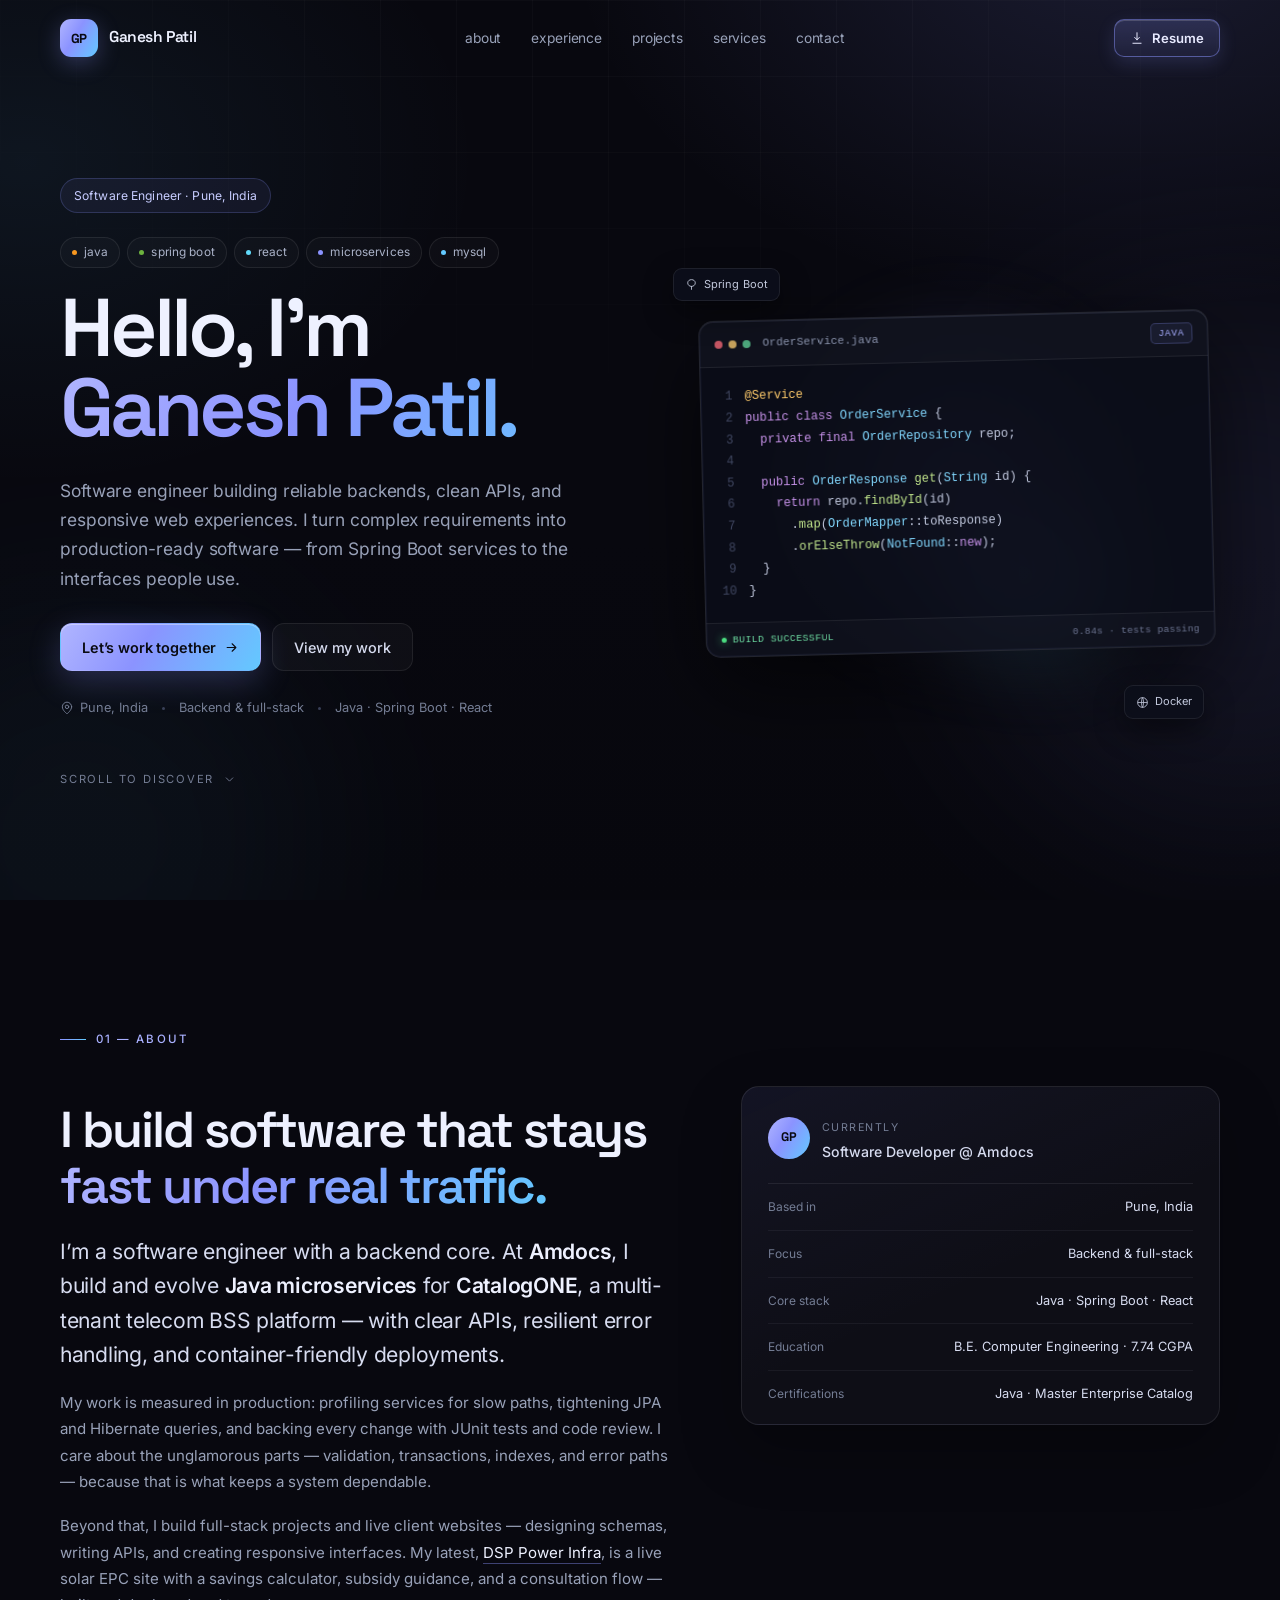
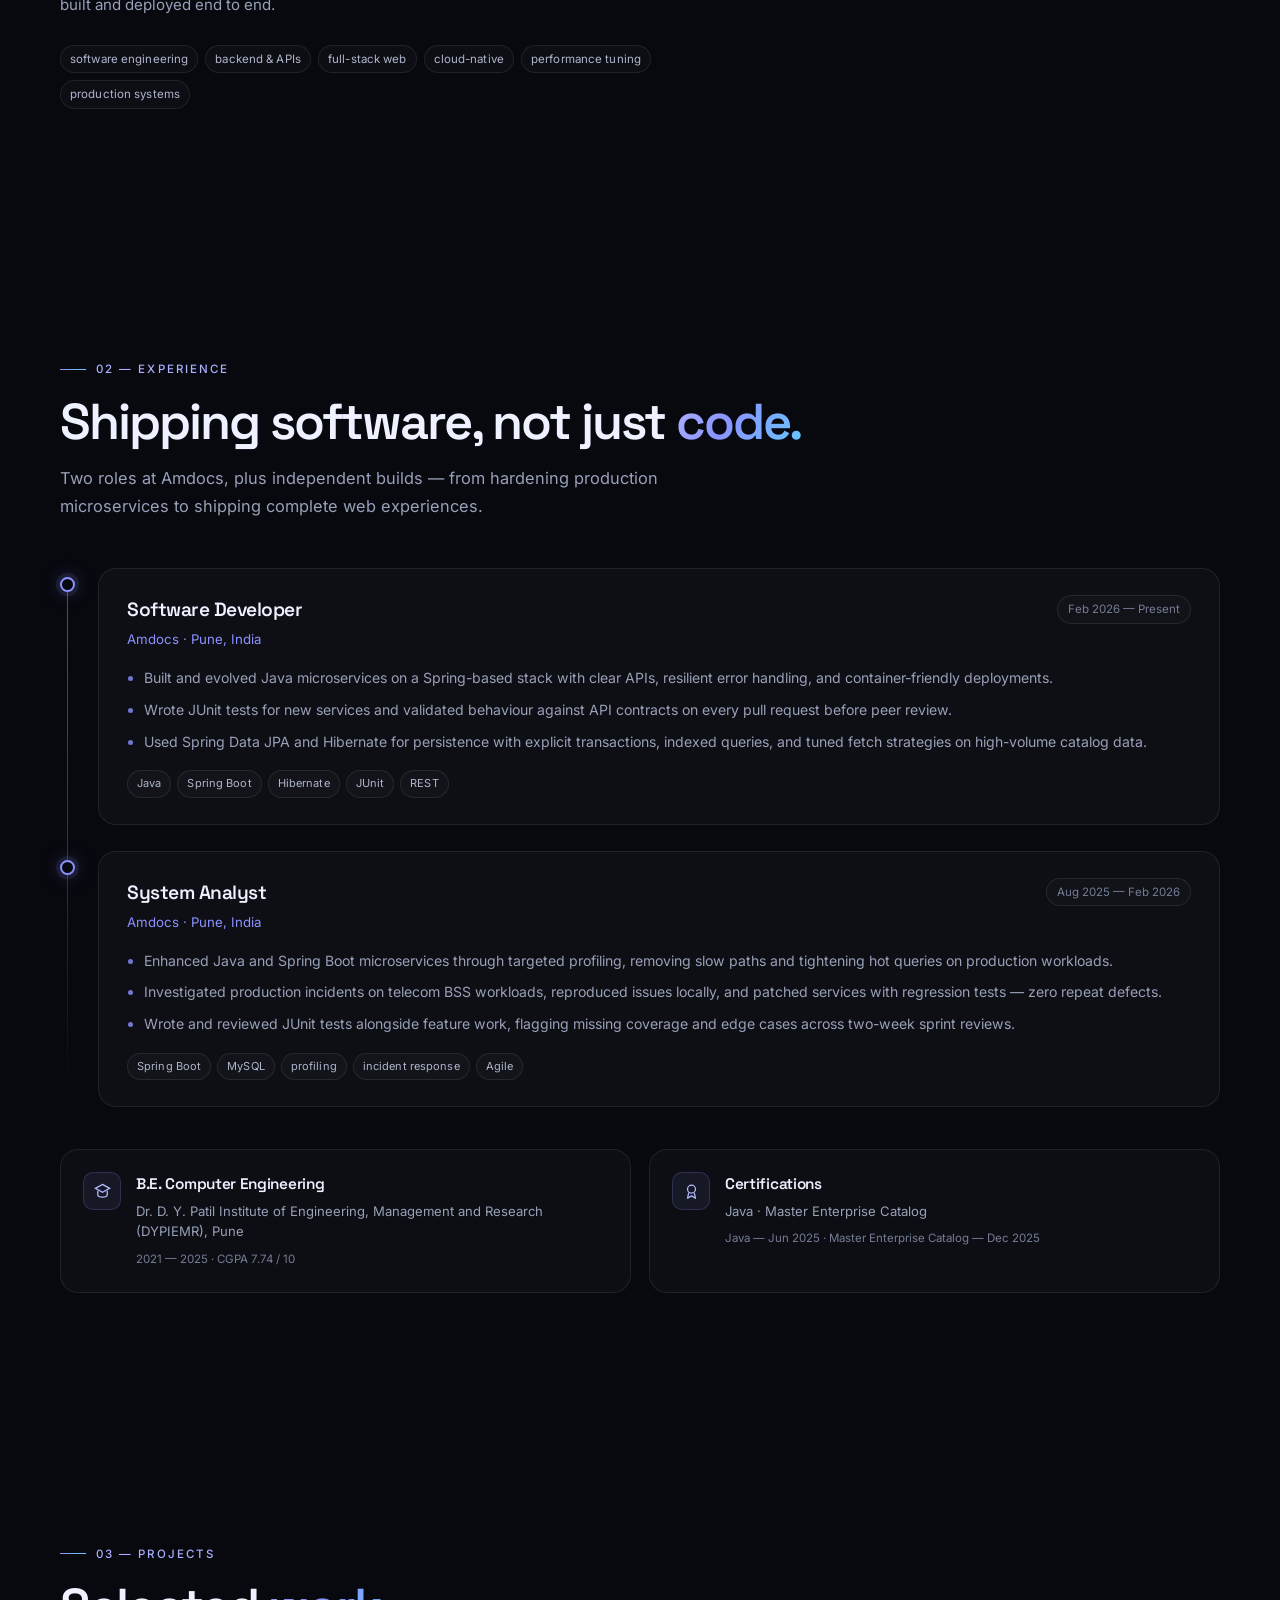
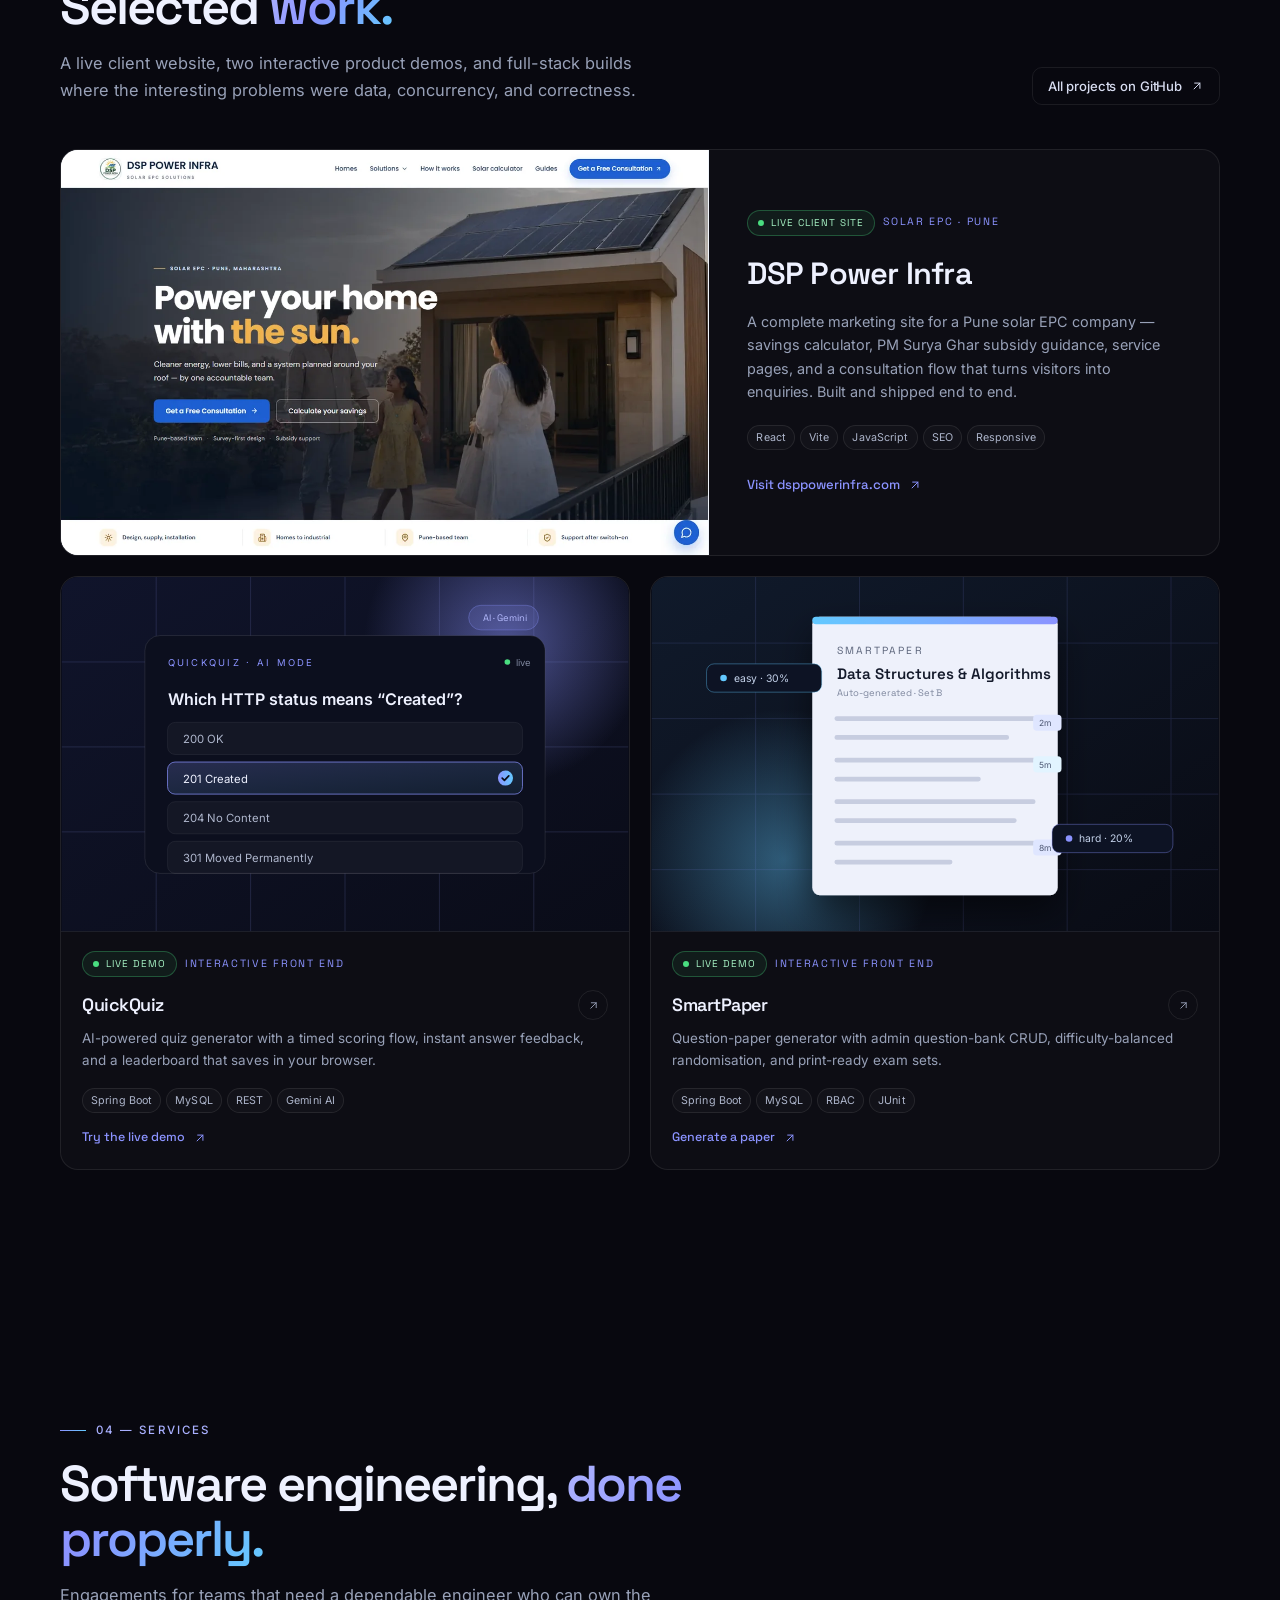
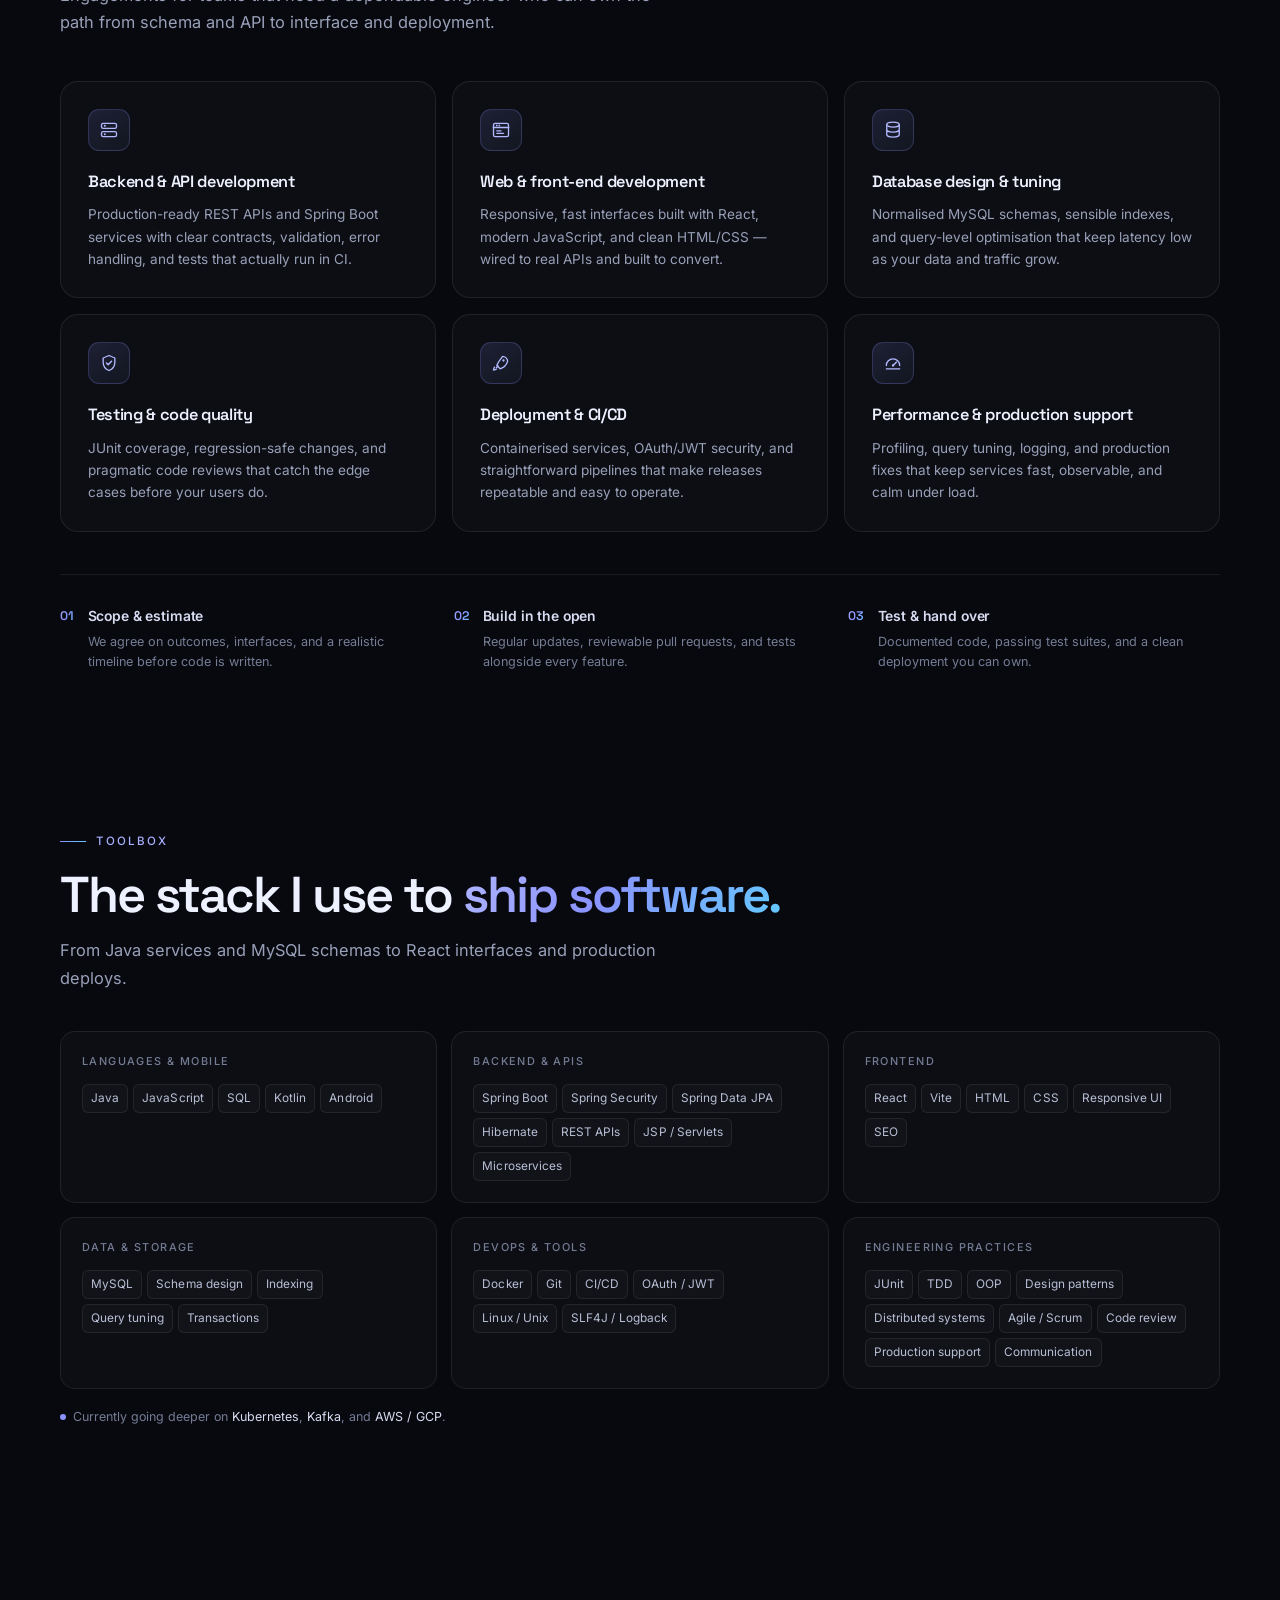
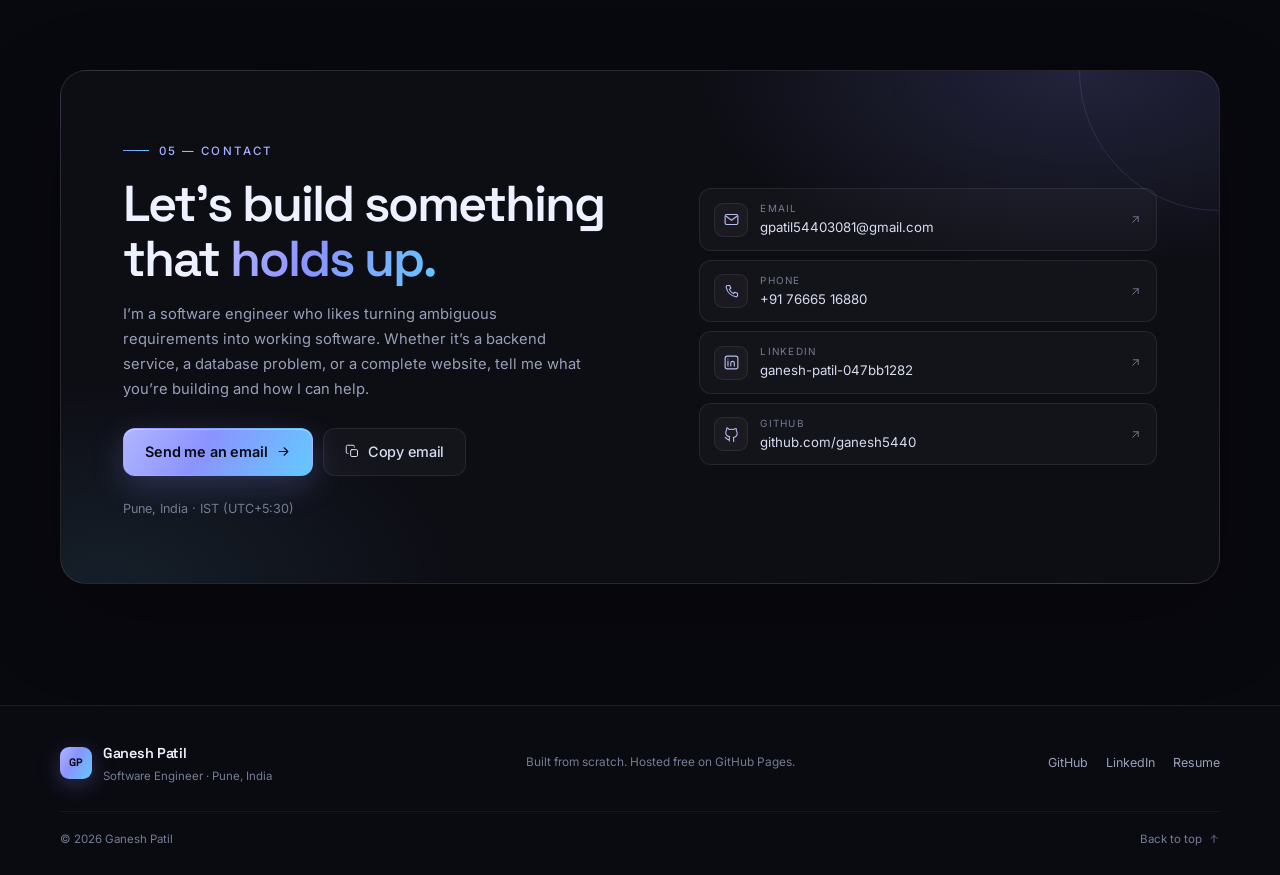
==== commit 0bbd352d: "Ship live QuickQuiz and SmartPaper demos and drop the metrics strip Both project cards now open full" ====
--- a/index.html
+++ b/index.html
@@ -5,7 +5,7 @@
   <meta name="viewport" content="width=device-width, initial-scale=1" />
   <script>document.documentElement.classList.add("js");</script>
   <title>Ganesh Patil — Software Engineer | Java, Spring Boot &amp; Web</title>
-  <meta name="description" content="Software engineer in Pune building reliable Java microservices, Spring Boot APIs, and responsive web experiences — including the live DSP Power Infra site." />
+  <meta name="description" content="Software engineer in Pune building reliable Java microservices, Spring Boot APIs, and responsive web experiences — with live QuickQuiz and SmartPaper demos and the DSP Power Infra site." />
   <meta name="author" content="Ganesh Patil" />
   <meta name="theme-color" content="#08080f" />
   <link rel="canonical" href="https://ganesh5440.github.io/" />
@@ -17,7 +17,7 @@
 
   <meta property="og:type" content="website" />
   <meta property="og:title" content="Ganesh Patil — Software Engineer" />
-  <meta property="og:description" content="Java microservices, Spring Boot APIs, and full-stack web work — including the live DSP Power Infra site." />
+  <meta property="og:description" content="Java microservices, Spring Boot APIs, and full-stack web work — with live QuickQuiz and SmartPaper demos." />
   <meta property="og:url" content="https://ganesh5440.github.io/" />
   <meta property="og:image" content="https://ganesh5440.github.io/assets/img/og.png" />
   <meta property="og:image:width" content="1200" />
@@ -176,28 +176,6 @@
       </div>
     </section>
 
-    <!-- METRICS -->
-    <section class="metrics" aria-label="Career highlights">
-      <div class="container metrics-grid">
-        <div class="metric reveal">
-          <span class="metric-value">~15%</span>
-          <span class="metric-label">faster API response times</span>
-        </div>
-        <div class="metric reveal" style="--d:70ms">
-          <span class="metric-value">~20%</span>
-          <span class="metric-label">lower MySQL query time</span>
-        </div>
-        <div class="metric reveal" style="--d:140ms">
-          <span class="metric-value">600+</span>
-          <span class="metric-label">DSA problems solved</span>
-        </div>
-        <div class="metric reveal" style="--d:210ms">
-          <span class="metric-value">100+</span>
-          <span class="metric-label">concurrent users supported</span>
-        </div>
-      </div>
-    </section>
-
     <!-- ABOUT -->
     <section class="section" id="about">
       <div class="container">
@@ -209,7 +187,7 @@
               I&rsquo;m a software engineer with a backend core. At <strong>Amdocs</strong>, I build and evolve <strong>Java microservices</strong> for <strong>CatalogONE</strong>, a multi-tenant telecom BSS platform &mdash; with clear APIs, resilient error handling, and container-friendly deployments.
             </p>
             <p class="reveal" style="--d:140ms">
-              My work is measured in production: profiling services to make APIs roughly 15% faster, tightening Hibernate queries for ~20% lower database execution time, and backing every change with JUnit tests and code review. I care about the unglamorous parts &mdash; validation, transactions, indexes, and error paths &mdash; because that is what keeps a system dependable.
+              My work is measured in production: profiling services for slow paths, tightening JPA and Hibernate queries, and backing every change with JUnit tests and code review. I care about the unglamorous parts &mdash; validation, transactions, indexes, and error paths &mdash; because that is what keeps a system dependable.
             </p>
             <p class="reveal" style="--d:190ms">
               Beyond that, I build full-stack projects and live client websites &mdash; designing schemas, writing APIs, and creating responsive interfaces. My latest, <a class="text-link" href="https://dsppowerinfra.com/" target="_blank" rel="noopener">DSP Power Infra</a>, is a live solar EPC site with a savings calculator, subsidy guidance, and a consultation flow &mdash; built and deployed end to end.
@@ -276,9 +254,9 @@
                 <span class="tl-date">Feb 2026 &mdash; Present</span>
               </div>
               <ul class="tl-bullets">
-                <li>Built and evolved Java microservices on a Spring-based stack with clear APIs and resilient error handling, delivering ~15% faster responses.</li>
+                <li>Built and evolved Java microservices on a Spring-based stack with clear APIs, resilient error handling, and container-friendly deployments.</li>
                 <li>Wrote JUnit tests for new services and validated behaviour against API contracts on every pull request before peer review.</li>
-                <li>Used Spring Data JPA and Hibernate for persistence with explicit transactions and indexed queries, cutting query time by ~20%.</li>
+                <li>Used Spring Data JPA and Hibernate for persistence with explicit transactions, indexed queries, and tuned fetch strategies on high-volume catalog data.</li>
               </ul>
               <div class="tl-tags">
                 <span class="tag">Java</span><span class="tag">Spring Boot</span><span class="tag">Hibernate</span><span class="tag">JUnit</span><span class="tag">REST</span>
@@ -297,7 +275,7 @@
                 <span class="tl-date">Aug 2025 &mdash; Feb 2026</span>
               </div>
               <ul class="tl-bullets">
-                <li>Enhanced Java and Spring Boot microservices, improving API response times by ~15% through targeted profiling and optimization.</li>
+                <li>Enhanced Java and Spring Boot microservices through targeted profiling, removing slow paths and tightening hot queries on production workloads.</li>
                 <li>Investigated production incidents on telecom BSS workloads, reproduced issues locally, and patched services with regression tests &mdash; zero repeat defects.</li>
                 <li>Wrote and reviewed JUnit tests alongside feature work, flagging missing coverage and edge cases across two-week sprint reviews.</li>
               </ul>
@@ -340,7 +318,7 @@
         <div class="projects-head">
           <div>
             <h2 class="reveal">Selected <span class="grad-text">work.</span></h2>
-            <p class="lead reveal" style="--d:80ms">A live client website, plus full-stack and backend builds where the interesting problems were data, concurrency, and correctness.</p>
+            <p class="lead reveal" style="--d:80ms">A live client website, two interactive product demos, and full-stack builds where the interesting problems were data, concurrency, and correctness.</p>
           </div>
           <a class="btn btn-outline btn-sm reveal" style="--d:120ms" href="https://github.com/ganesh5440" target="_blank" rel="noopener">
             All projects on GitHub
@@ -371,7 +349,7 @@
             </div>
           </a>
 
-          <a class="project-card reveal" style="--d:80ms" href="https://github.com/ganesh5440" target="_blank" rel="noopener" aria-label="QuickQuiz on GitHub">
+          <a class="project-card reveal" style="--d:80ms" href="quickquiz/" target="_blank" rel="noopener" aria-label="Open the QuickQuiz live demo">
             <div class="project-art">
               <svg viewBox="0 0 600 375" role="img" aria-label="QuickQuiz app interface illustration">
                 <defs>
@@ -419,20 +397,27 @@
               </svg>
             </div>
             <div class="project-body">
+              <div class="project-meta">
+                <span class="live-status"><span class="live-dot" aria-hidden="true"></span>Live demo</span>
+                <span class="project-eyebrow">Interactive front end</span>
+              </div>
               <div class="project-top">
                 <h3>QuickQuiz</h3>
                 <span class="project-arrow" aria-hidden="true">
                   <svg class="ico" viewBox="0 0 24 24"><path d="M7 17 17 7M8 7h9v9"/></svg>
                 </span>
               </div>
-              <p class="project-desc">AI-powered quiz generator with a scoring flow built for 100+ concurrent users and snappy leaderboards.</p>
+              <p class="project-desc">AI-powered quiz generator with a timed scoring flow, instant answer feedback, and a leaderboard that saves in your browser.</p>
               <div class="tags">
                 <span class="tag">Spring Boot</span><span class="tag">MySQL</span><span class="tag">REST</span><span class="tag">Gemini AI</span>
               </div>
+              <span class="project-cta">Try the live demo
+                <svg class="ico" viewBox="0 0 24 24" aria-hidden="true"><path d="M7 17 17 7M8 7h9v9"/></svg>
+              </span>
             </div>
           </a>
 
-          <a class="project-card reveal" style="--d:160ms" href="https://github.com/ganesh5440" target="_blank" rel="noopener" aria-label="SmartPaper on GitHub">
+          <a class="project-card reveal" style="--d:160ms" href="smartpaper/" target="_blank" rel="noopener" aria-label="Open the SmartPaper live demo">
             <div class="project-art">
               <svg viewBox="0 0 600 375" role="img" aria-label="SmartPaper generated question paper illustration">
                 <defs>
@@ -488,16 +473,23 @@
               </svg>
             </div>
             <div class="project-body">
+              <div class="project-meta">
+                <span class="live-status"><span class="live-dot" aria-hidden="true"></span>Live demo</span>
+                <span class="project-eyebrow">Interactive front end</span>
+              </div>
               <div class="project-top">
                 <h3>SmartPaper</h3>
                 <span class="project-arrow" aria-hidden="true">
                   <svg class="ico" viewBox="0 0 24 24"><path d="M7 17 17 7M8 7h9v9"/></svg>
                 </span>
               </div>
-              <p class="project-desc">Question-paper generator with role-based admin CRUD and balanced, reproducible randomisation.</p>
+              <p class="project-desc">Question-paper generator with admin question-bank CRUD, difficulty-balanced randomisation, and print-ready exam sets.</p>
               <div class="tags">
                 <span class="tag">Spring Boot</span><span class="tag">MySQL</span><span class="tag">RBAC</span><span class="tag">JUnit</span>
               </div>
+              <span class="project-cta">Generate a paper
+                <svg class="ico" viewBox="0 0 24 24" aria-hidden="true"><path d="M7 17 17 7M8 7h9v9"/></svg>
+              </span>
             </div>
           </a>
         </div>
--- a/styles.css
+++ b/styles.css
@@ -851,47 +851,6 @@
   50% { transform: translateY(-9px); }
 }
 
-/* ---------- metrics ---------- */
-
-.metrics {
-  border-block: 1px solid var(--border);
-  background: rgba(255, 255, 255, 0.015);
-}
-
-.metrics-grid {
-  display: grid;
-  grid-template-columns: repeat(4, 1fr);
-}
-
-.metric {
-  display: flex;
-  flex-direction: column;
-  gap: 4px;
-  padding: 30px 26px;
-  border-left: 1px solid var(--border);
-}
-.metric:first-child {
-  border-left: 0;
-}
-
-.metric-value {
-  font-family: var(--font-display);
-  font-size: clamp(1.7rem, 3vw, 2.15rem);
-  font-weight: 600;
-  letter-spacing: -0.04em;
-  line-height: 1.1;
-  background: var(--grad);
-  -webkit-background-clip: text;
-  background-clip: text;
-  -webkit-text-fill-color: transparent;
-}
-
-.metric-label {
-  font-size: 0.77rem;
-  color: var(--muted-dim);
-  line-height: 1.45;
-}
-
 /* ---------- sections ---------- */
 
 .section {
@@ -1447,8 +1406,12 @@
   height: 14px;
   transition: transform 0.3s var(--ease);
 }
-.project-card--featured:hover .project-cta .ico {
+.project-card:hover .project-cta .ico {
   transform: translate(2px, -2px);
+}
+.project-card:not(.project-card--featured) .project-cta {
+  margin-top: 15px;
+  font-size: 0.78rem;
 }
 
 /* ---------- services ---------- */
@@ -1909,16 +1872,6 @@
     display: none;
   }
 
-  .metrics-grid {
-    grid-template-columns: 1fr 1fr;
-  }
-  .metric:nth-child(3) {
-    border-left: 0;
-  }
-  .metric:nth-child(-n + 2) {
-    border-bottom: 1px solid var(--border);
-  }
-
   .about-grid {
     grid-template-columns: 1fr;
     gap: 34px;
@@ -2033,16 +1986,6 @@
     display: none;
   }
 
-  .metric {
-    padding: 22px 16px;
-  }
-  .metric-value {
-    font-size: 1.55rem;
-  }
-  .metric-label {
-    font-size: 0.7rem;
-  }
-
   .section {
     padding: 74px 0;
   }
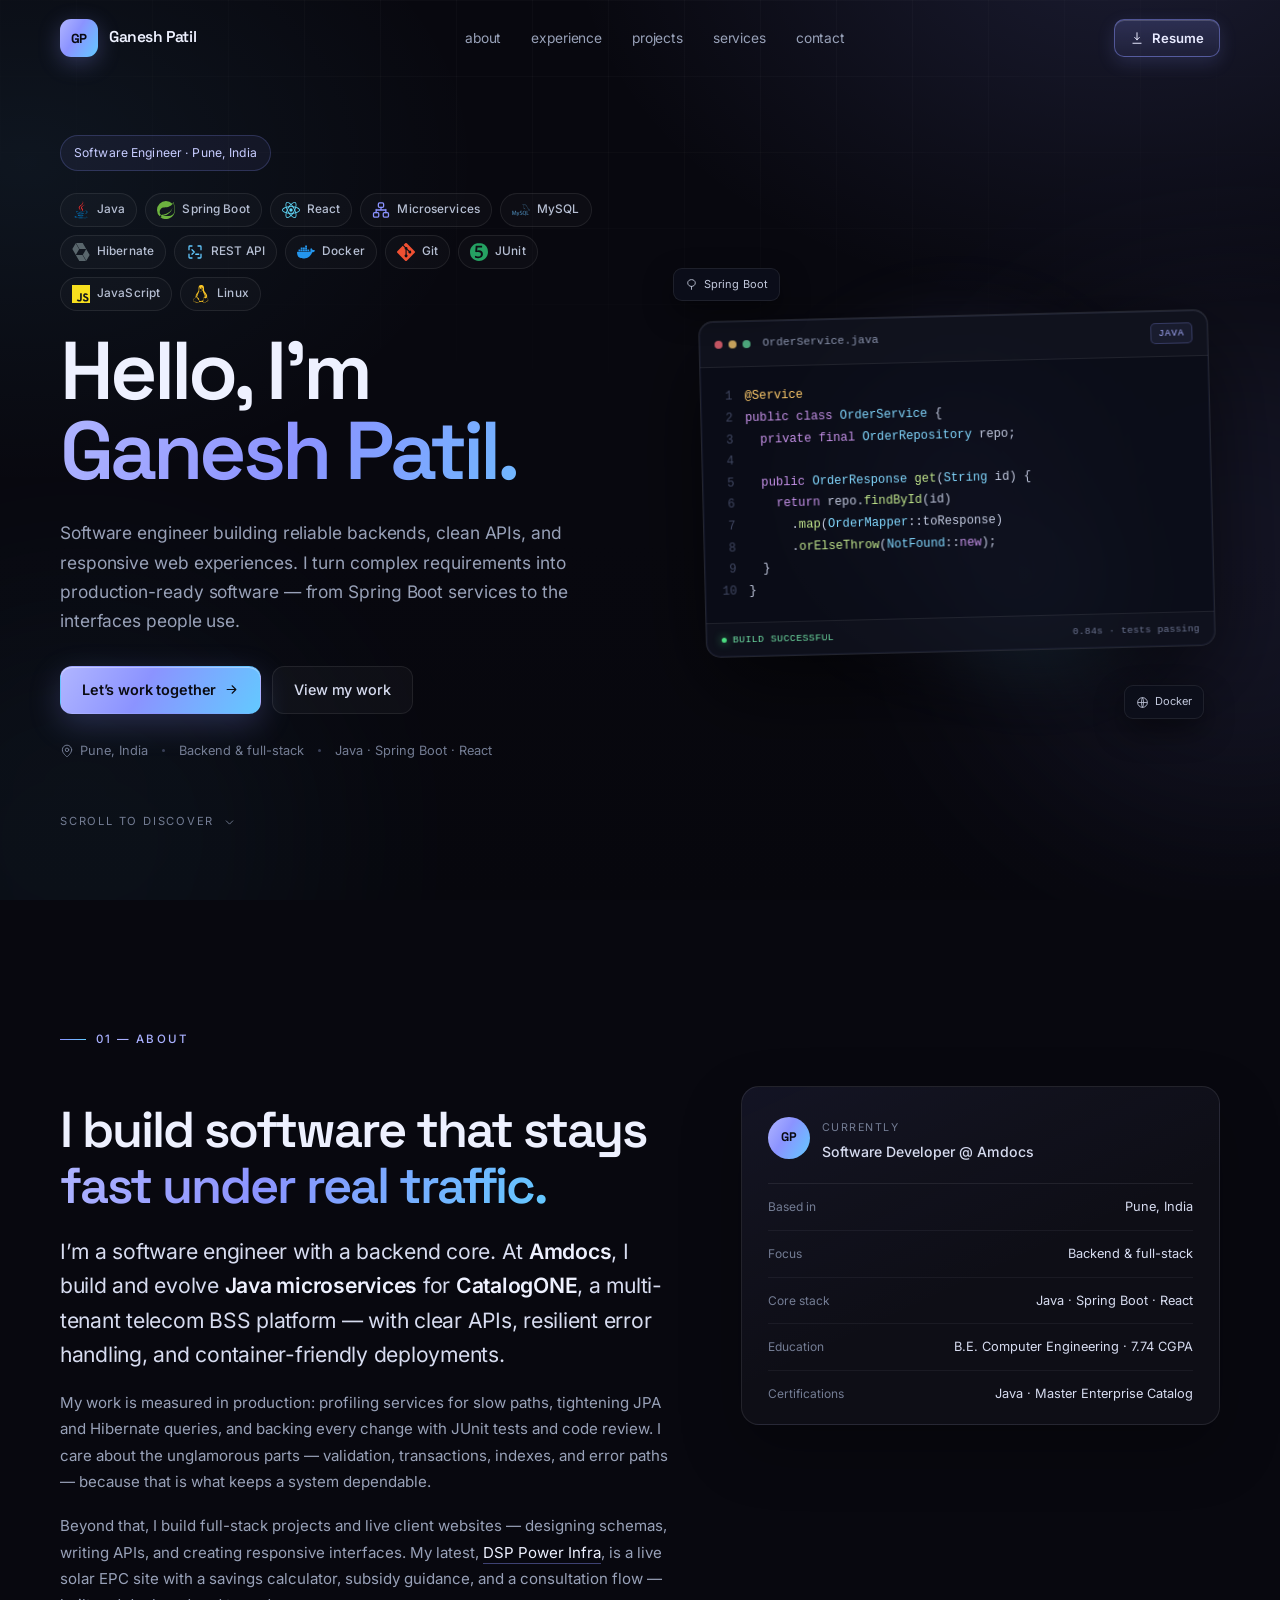
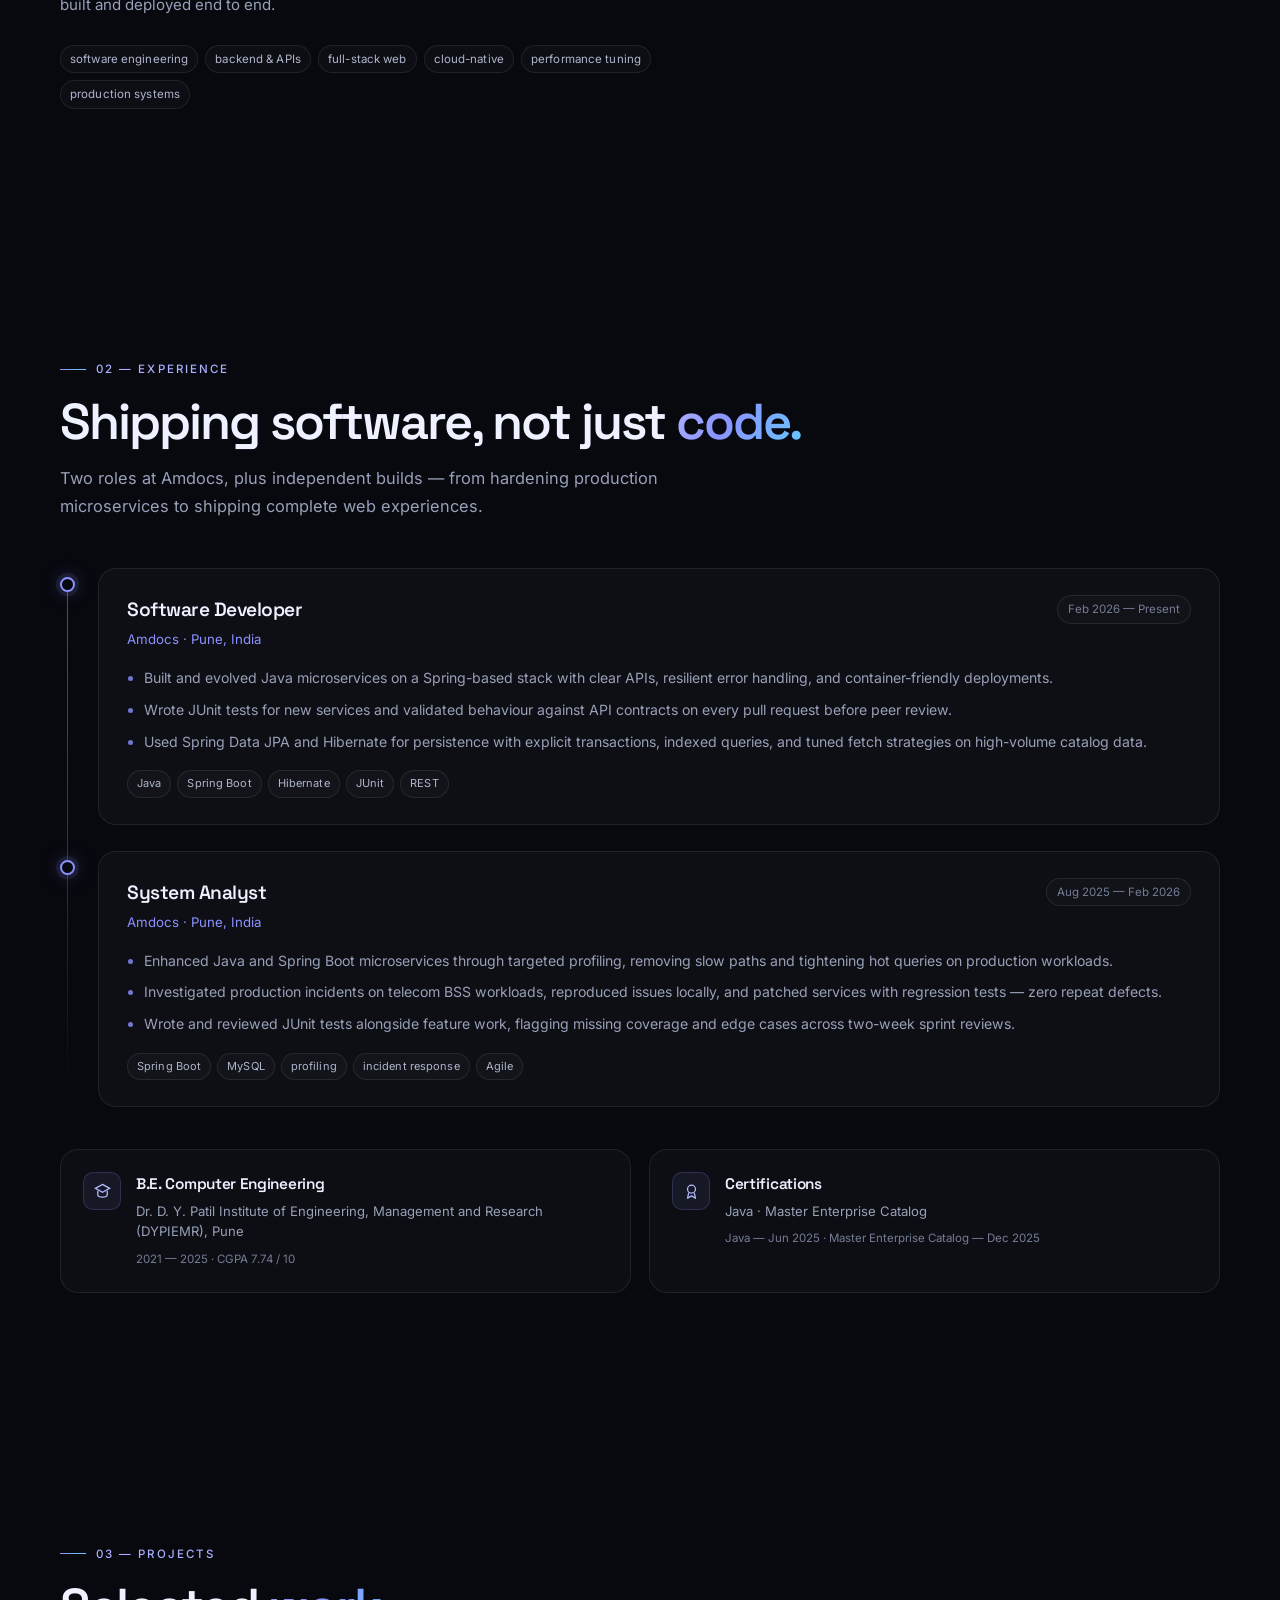
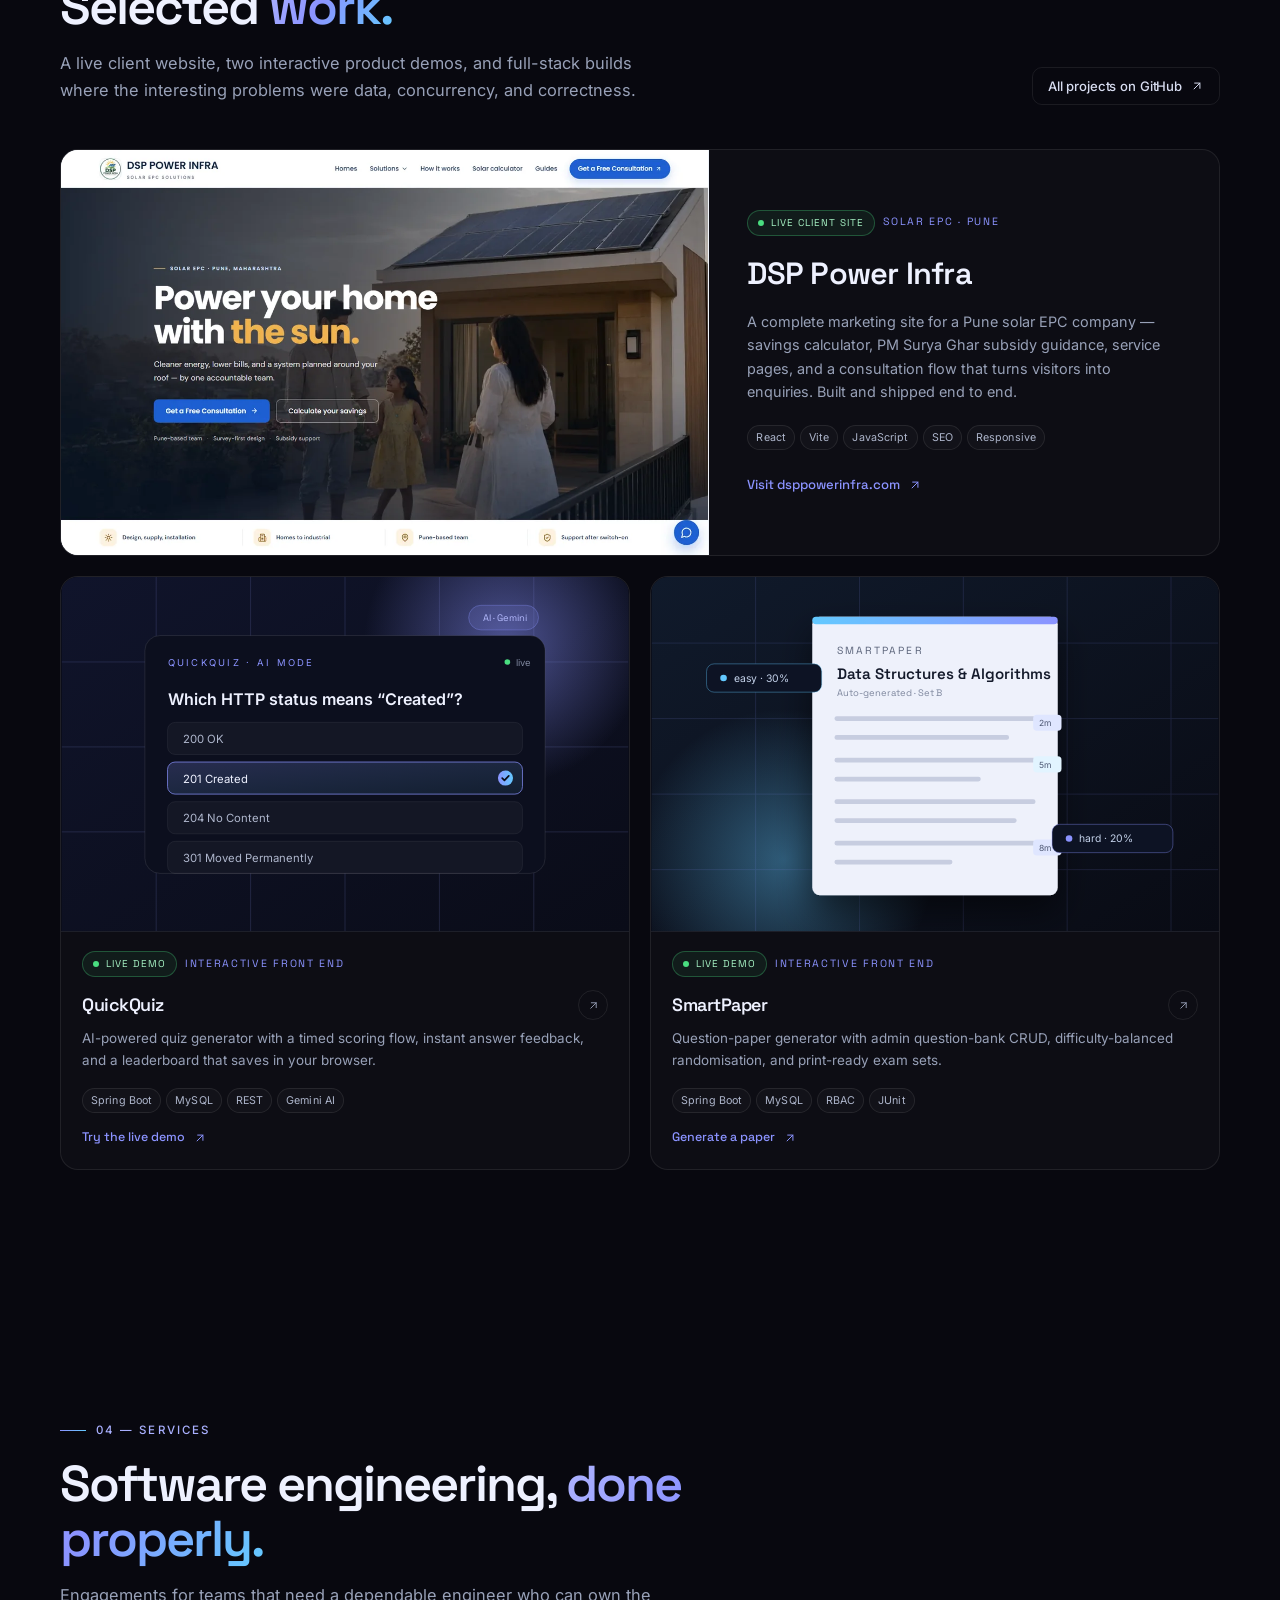
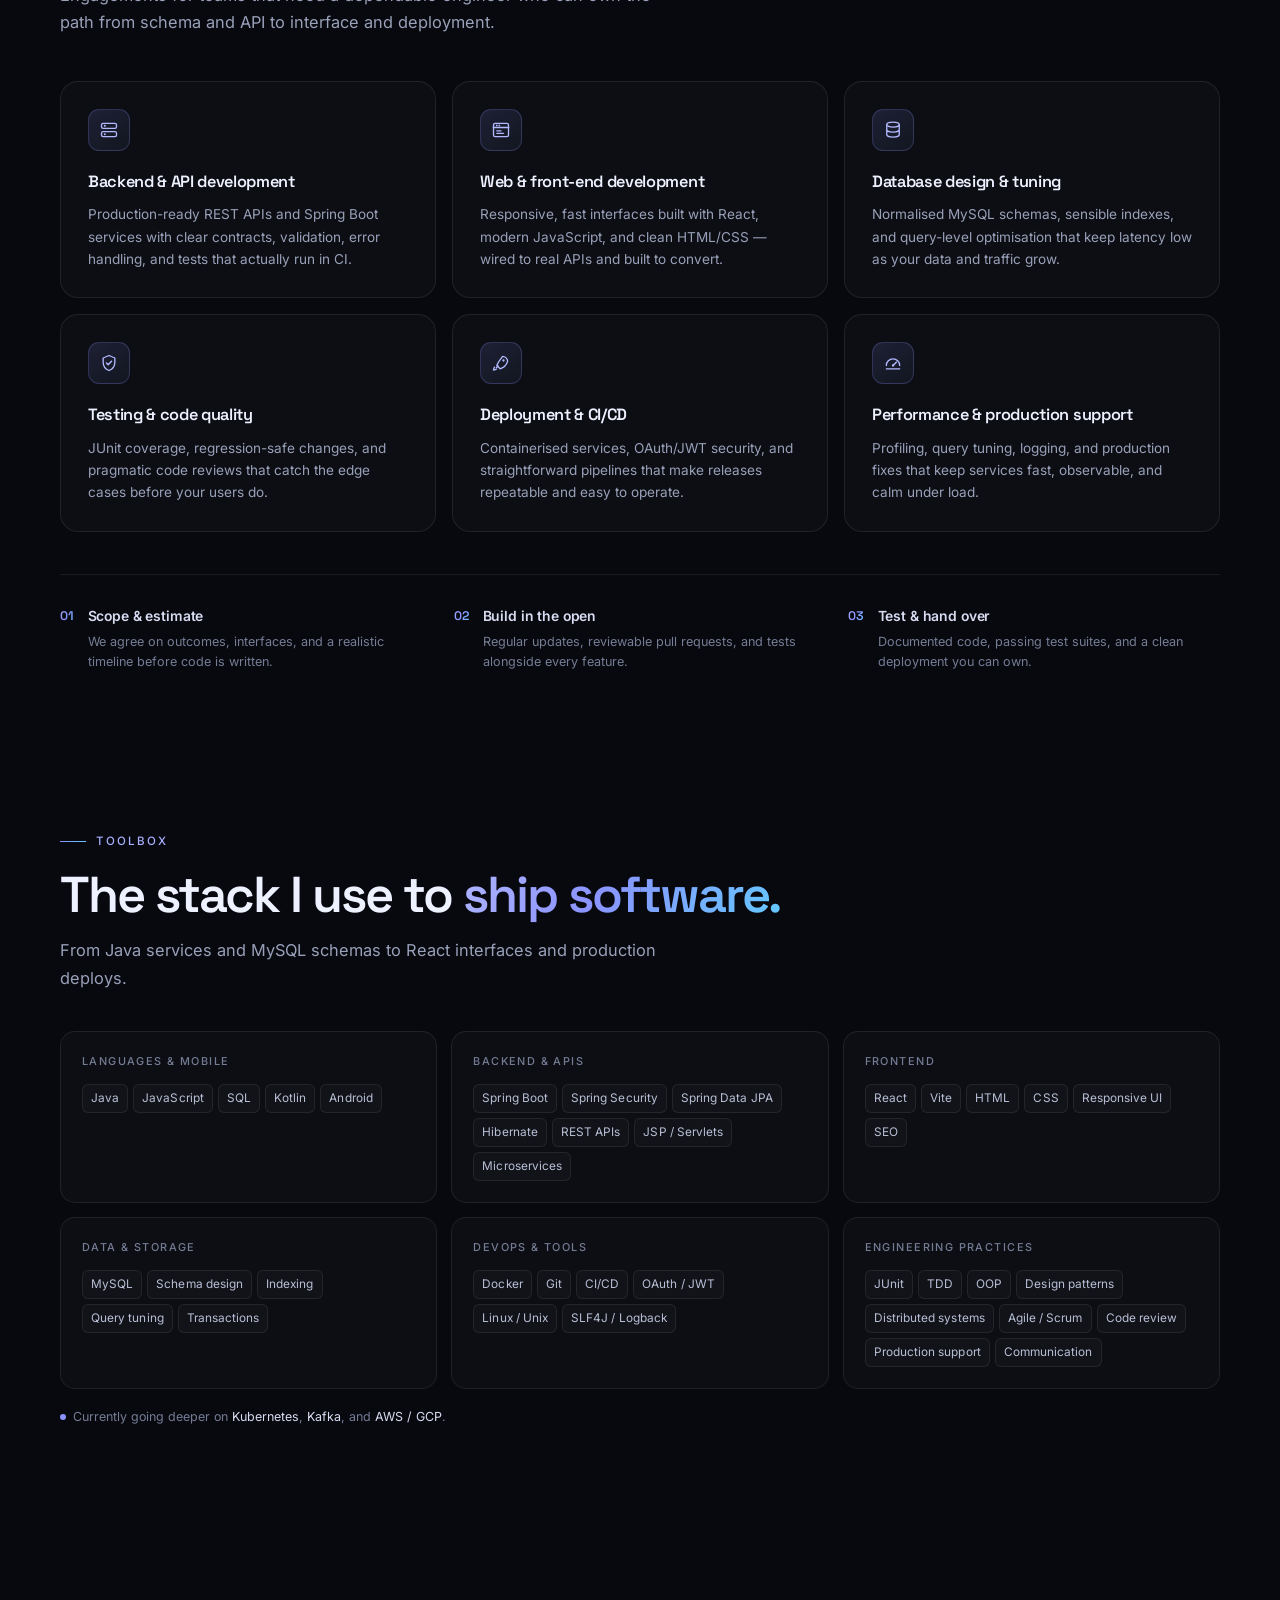
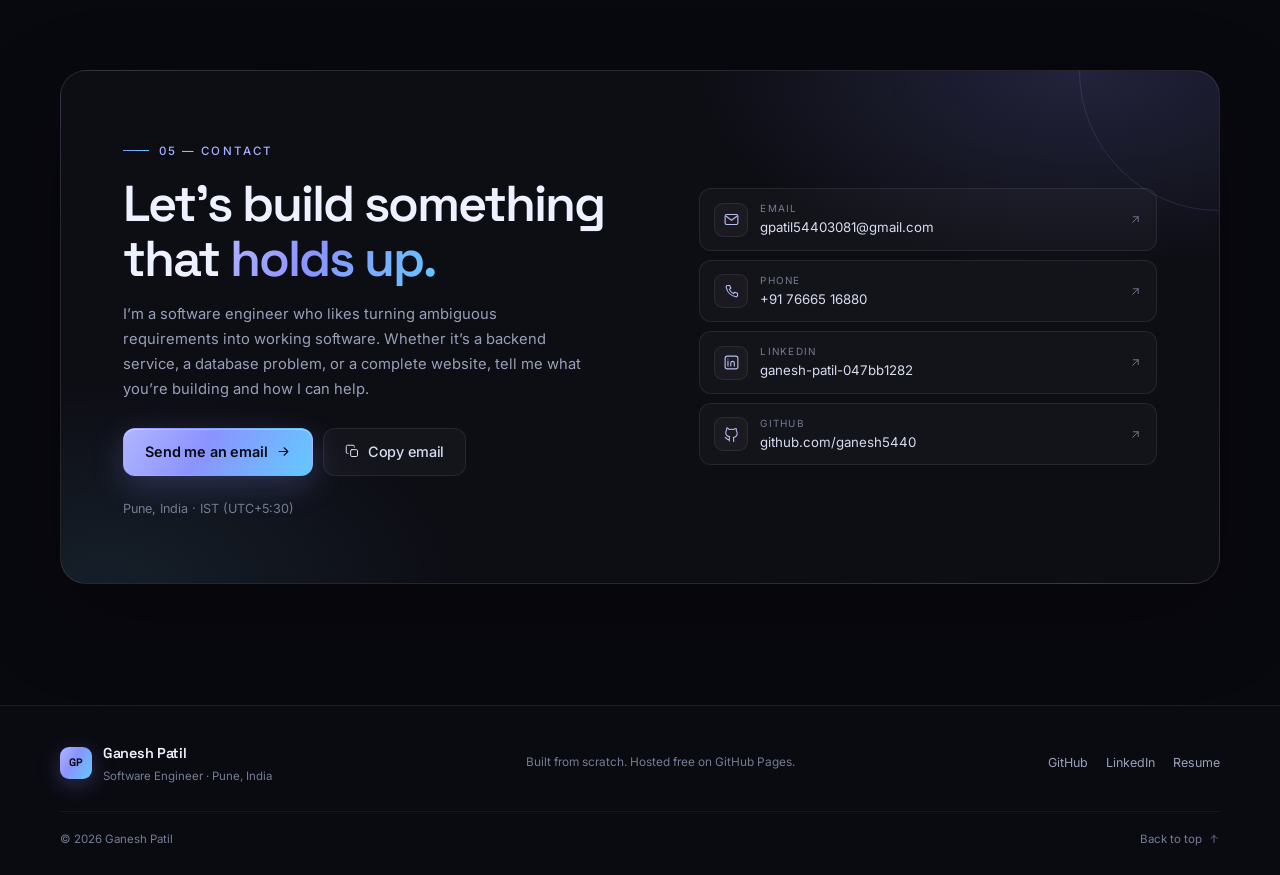
==== commit 28c55798: "Expand the hero stack with branded skill logos Replace the five plain technology dots with twelve lo" ====
--- a/index.html
+++ b/index.html
@@ -5,7 +5,7 @@
   <meta name="viewport" content="width=device-width, initial-scale=1" />
   <script>document.documentElement.classList.add("js");</script>
   <title>Ganesh Patil — Software Engineer | Java, Spring Boot &amp; Web</title>
-  <meta name="description" content="Software engineer in Pune building reliable Java microservices, Spring Boot APIs, and responsive web experiences — with live QuickQuiz and SmartPaper demos and the DSP Power Infra site." />
+  <meta name="description" content="Software engineer in Pune building Java microservices, Spring Boot APIs, and responsive web apps — with live demos and a client solar site." />
   <meta name="author" content="Ganesh Patil" />
   <meta name="theme-color" content="#08080f" />
   <link rel="canonical" href="https://ganesh5440.github.io/" />
@@ -16,12 +16,14 @@
   <link rel="stylesheet" href="styles.css" />
 
   <meta property="og:type" content="website" />
+  <meta property="og:site_name" content="Ganesh Patil" />
   <meta property="og:title" content="Ganesh Patil — Software Engineer" />
   <meta property="og:description" content="Java microservices, Spring Boot APIs, and full-stack web work — with live QuickQuiz and SmartPaper demos." />
   <meta property="og:url" content="https://ganesh5440.github.io/" />
   <meta property="og:image" content="https://ganesh5440.github.io/assets/img/og.png" />
   <meta property="og:image:width" content="1200" />
   <meta property="og:image:height" content="630" />
+  <meta property="og:image:alt" content="Ganesh Patil — Software Engineer, Pune. Java, Spring Boot and web." />
   <meta name="twitter:card" content="summary_large_image" />
   <meta name="twitter:title" content="Ganesh Patil — Software Engineer" />
   <meta name="twitter:description" content="Java microservices, Spring Boot APIs, and full-stack web work." />
@@ -30,21 +32,50 @@
   <script type="application/ld+json">
   {
     "@context": "https://schema.org",
-    "@type": "Person",
-    "name": "Ganesh Patil",
-    "jobTitle": "Software Engineer",
-    "description": "Software engineer building Java microservices, Spring Boot APIs, and responsive web applications.",
-    "url": "https://ganesh5440.github.io/",
-    "email": "mailto:gpatil54403081@gmail.com",
-    "telephone": "+91-7666516880",
-    "address": { "@type": "PostalAddress", "addressLocality": "Pune", "addressCountry": "IN" },
-    "worksFor": { "@type": "Organization", "name": "Amdocs" },
-    "alumniOf": { "@type": "CollegeOrUniversity", "name": "Dr. D. Y. Patil Institute of Engineering, Management and Research" },
-    "sameAs": [
-      "https://github.com/ganesh5440",
-      "https://www.linkedin.com/in/ganesh-patil-047bb1282/"
-    ],
-    "knowsAbout": ["Java", "Spring Boot", "Microservices", "REST APIs", "MySQL", "Docker", "JUnit", "Hibernate", "React", "JavaScript", "Web Development"]
+    "@graph": [
+      {
+        "@type": "WebSite",
+        "@id": "https://ganesh5440.github.io/#website",
+        "url": "https://ganesh5440.github.io/",
+        "name": "Ganesh Patil — Software Engineer, Pune",
+        "inLanguage": "en"
+      },
+      {
+        "@type": "ProfilePage",
+        "@id": "https://ganesh5440.github.io/#profile",
+        "url": "https://ganesh5440.github.io/",
+        "name": "Ganesh Patil — Software Engineer",
+        "inLanguage": "en",
+        "dateModified": "2026-11-23",
+        "isPartOf": { "@id": "https://ganesh5440.github.io/#website" },
+        "mainEntity": {
+          "@type": "Person",
+          "@id": "https://ganesh5440.github.io/#person",
+          "name": "Ganesh Patil",
+          "givenName": "Ganesh",
+          "familyName": "Patil",
+          "jobTitle": "Software Engineer",
+          "description": "Software engineer building Java microservices, Spring Boot APIs, and responsive web applications.",
+          "url": "https://ganesh5440.github.io/",
+          "image": "https://ganesh5440.github.io/assets/img/og.png",
+          "email": "gpatil54403081@gmail.com",
+          "telephone": "+91-7666516880",
+          "address": { "@type": "PostalAddress", "addressLocality": "Pune", "addressRegion": "Maharashtra", "addressCountry": "IN" },
+          "worksFor": { "@type": "Organization", "name": "Amdocs", "url": "https://www.amdocs.com/" },
+          "alumniOf": { "@type": "CollegeOrUniversity", "name": "Dr. D. Y. Patil Institute of Engineering, Management and Research", "url": "https://www.dypiemr.ac.in/" },
+          "hasOccupation": {
+            "@type": "Occupation",
+            "name": "Software Engineer",
+            "occupationLocation": { "@type": "City", "name": "Pune" }
+          },
+          "sameAs": [
+            "https://github.com/ganesh5440",
+            "https://www.linkedin.com/in/ganesh-patil-047bb1282/"
+          ],
+          "knowsAbout": ["Java", "Spring Boot", "Microservices", "REST APIs", "MySQL", "Docker", "JUnit", "Hibernate", "React", "JavaScript", "Web Development"]
+        }
+      }
+    ]
   }
   </script>
 </head>
@@ -100,12 +131,19 @@
         <div class="hero-copy">
           <span class="status-pill">Software Engineer &middot; Pune, India</span>
 
-          <div class="hero-pills" aria-label="Core technologies">
-            <span class="pill"><i class="dot dot-java" aria-hidden="true"></i>java</span>
-            <span class="pill"><i class="dot dot-spring" aria-hidden="true"></i>spring boot</span>
-            <span class="pill"><i class="dot dot-react" aria-hidden="true"></i>react</span>
-            <span class="pill"><i class="dot dot-ms" aria-hidden="true"></i>microservices</span>
-            <span class="pill"><i class="dot dot-db" aria-hidden="true"></i>mysql</span>
+          <div class="hero-pills" aria-label="Core technologies and tools">
+            <span class="pill" style="--brand:#ed8b00"><img class="pill-logo" src="assets/icons/java.svg" alt="" width="18" height="18">Java</span>
+            <span class="pill" style="--brand:#6db33f"><img class="pill-logo" src="assets/icons/spring.svg" alt="" width="18" height="18">Spring Boot</span>
+            <span class="pill" style="--brand:#61dafb"><img class="pill-logo" src="assets/icons/react.svg" alt="" width="18" height="18">React</span>
+            <span class="pill" style="--brand:#8b93ff"><img class="pill-logo" src="assets/icons/microservices.svg" alt="" width="18" height="18">Microservices</span>
+            <span class="pill" style="--brand:#4479a1"><img class="pill-logo" src="assets/icons/mysql.svg" alt="" width="18" height="18">MySQL</span>
+            <span class="pill" style="--brand:#a8b4c2"><img class="pill-logo" src="assets/icons/hibernate.svg" alt="" width="18" height="18">Hibernate</span>
+            <span class="pill" style="--brand:#63c9ff"><img class="pill-logo" src="assets/icons/rest-api.svg" alt="" width="18" height="18">REST API</span>
+            <span class="pill" style="--brand:#2496ed"><img class="pill-logo" src="assets/icons/docker.svg" alt="" width="18" height="18">Docker</span>
+            <span class="pill" style="--brand:#f05032"><img class="pill-logo" src="assets/icons/git.svg" alt="" width="18" height="18">Git</span>
+            <span class="pill" style="--brand:#25a162"><img class="pill-logo" src="assets/icons/junit5.svg" alt="" width="18" height="18">JUnit</span>
+            <span class="pill" style="--brand:#f7df1e"><img class="pill-logo" src="assets/icons/javascript.svg" alt="" width="18" height="18">JavaScript</span>
+            <span class="pill" style="--brand:#fcc624"><img class="pill-logo" src="assets/icons/linux.svg" alt="" width="18" height="18">Linux</span>
           </div>
 
           <h1>
@@ -692,8 +730,8 @@
       </div>
       <p class="footer-note">Built from scratch. Hosted free on GitHub Pages.</p>
       <div class="footer-links">
-        <a href="https://github.com/ganesh5440" target="_blank" rel="noopener">GitHub</a>
-        <a href="https://www.linkedin.com/in/ganesh-patil-047bb1282/" target="_blank" rel="noopener">LinkedIn</a>
+        <a href="https://github.com/ganesh5440" target="_blank" rel="noopener me">GitHub</a>
+        <a href="https://www.linkedin.com/in/ganesh-patil-047bb1282/" target="_blank" rel="noopener me">LinkedIn</a>
         <a href="assets/Ganesh-Patil-Resume.pdf" download="Ganesh-Patil-Resume.pdf">Resume</a>
       </div>
     </div>
--- a/styles.css
+++ b/styles.css
@@ -539,33 +539,39 @@
 .hero-pills {
   display: flex;
   flex-wrap: wrap;
-  gap: 7px;
-  margin-top: 24px;
+  gap: 8px;
+  margin-top: 22px;
 }
 
 .pill {
   display: inline-flex;
   align-items: center;
   gap: 7px;
-  padding: 5px 11px;
+  min-height: 34px;
+  padding: 6px 11px;
   border: 1px solid var(--border);
   border-radius: 999px;
   background: rgba(255, 255, 255, 0.025);
   font-size: 0.74rem;
-  color: #aab2c8;
+  font-weight: 500;
+  color: #b6bfd3;
   letter-spacing: 0.01em;
-}
-
-.dot {
-  width: 5px;
-  height: 5px;
-  border-radius: 50%;
-}
-.dot-java { background: #f89820; }
-.dot-spring { background: #6db33f; }
-.dot-react { background: #61dafb; }
-.dot-ms { background: #8b93ff; }
-.dot-db { background: #63c9ff; }
+  transition: transform 180ms ease, border-color 180ms ease, background 180ms ease, color 180ms ease;
+}
+
+.pill:hover {
+  transform: translateY(-2px);
+  border-color: color-mix(in srgb, var(--brand) 52%, var(--border));
+  background: color-mix(in srgb, var(--brand) 8%, rgba(255, 255, 255, 0.025));
+  color: var(--text);
+}
+
+.pill-logo {
+  width: 18px;
+  height: 18px;
+  flex: none;
+  object-fit: contain;
+}
 
 .hero h1 {
   margin-top: 20px;
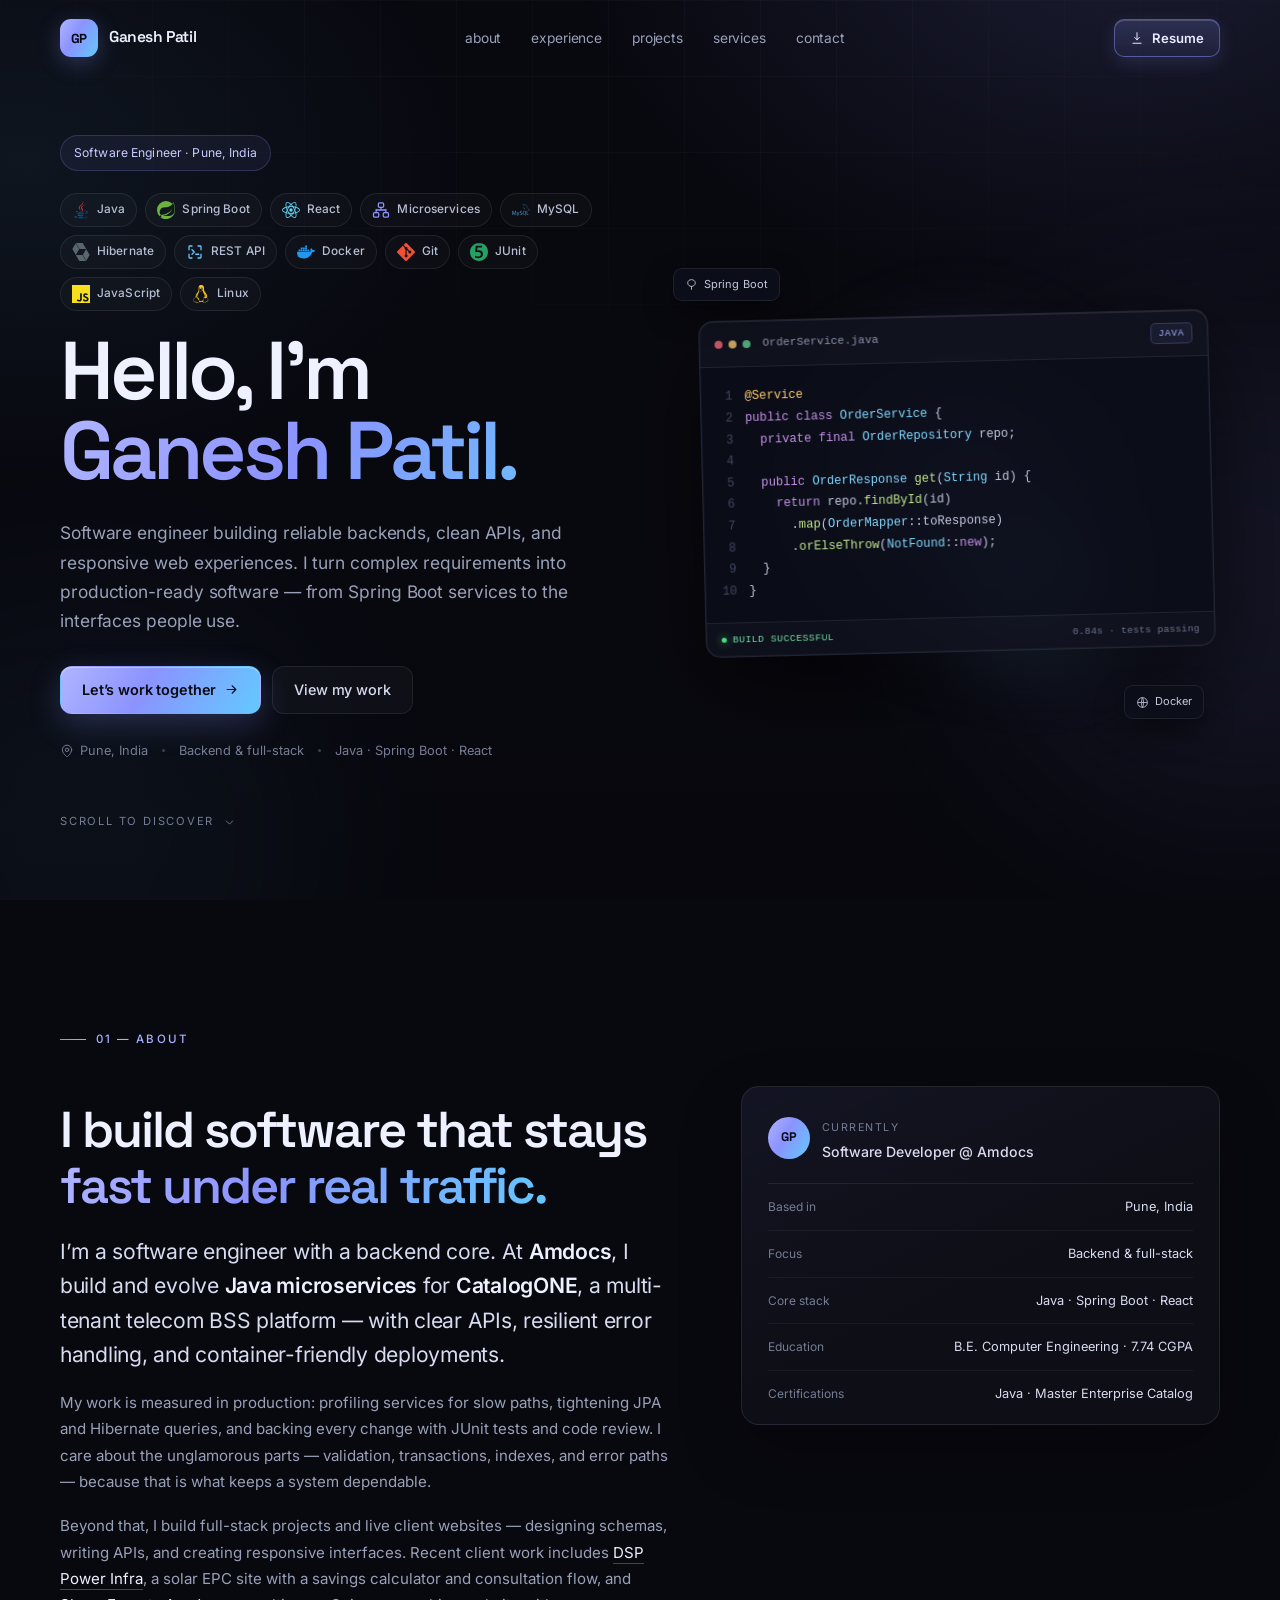
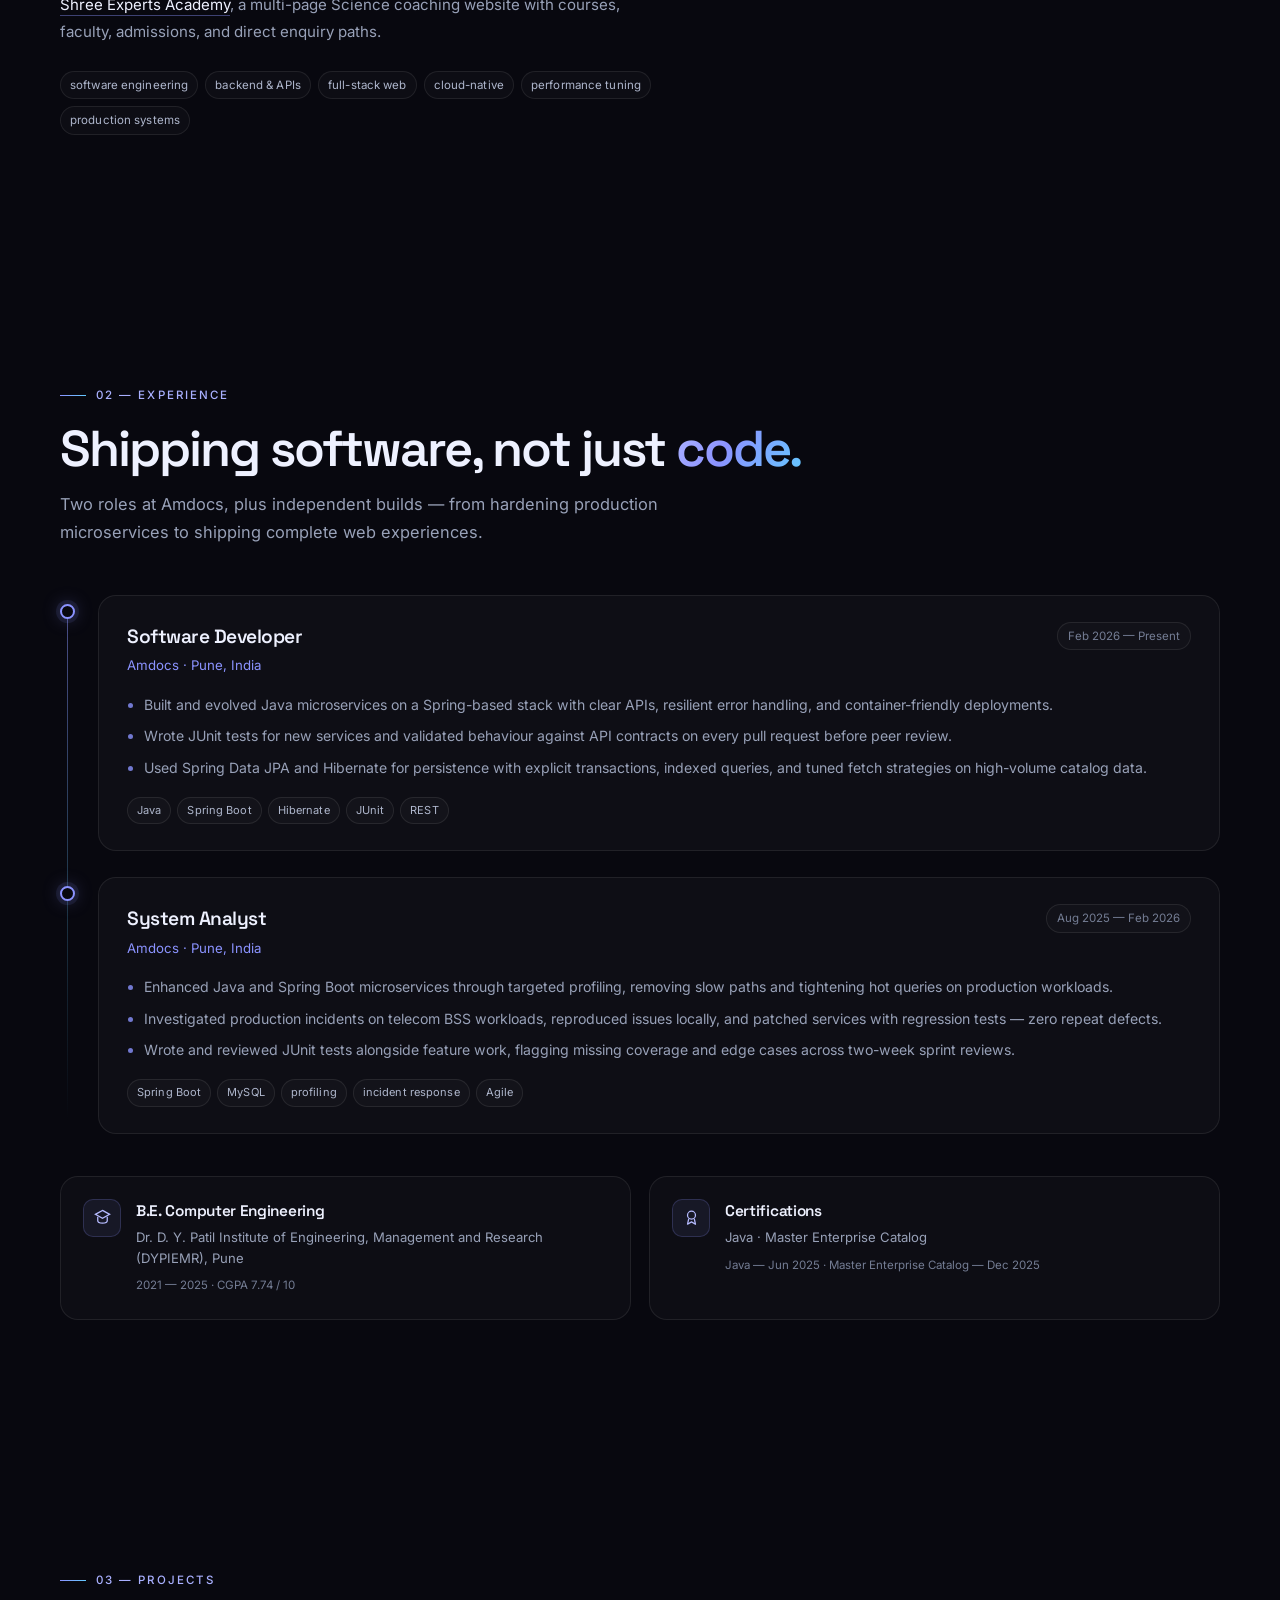
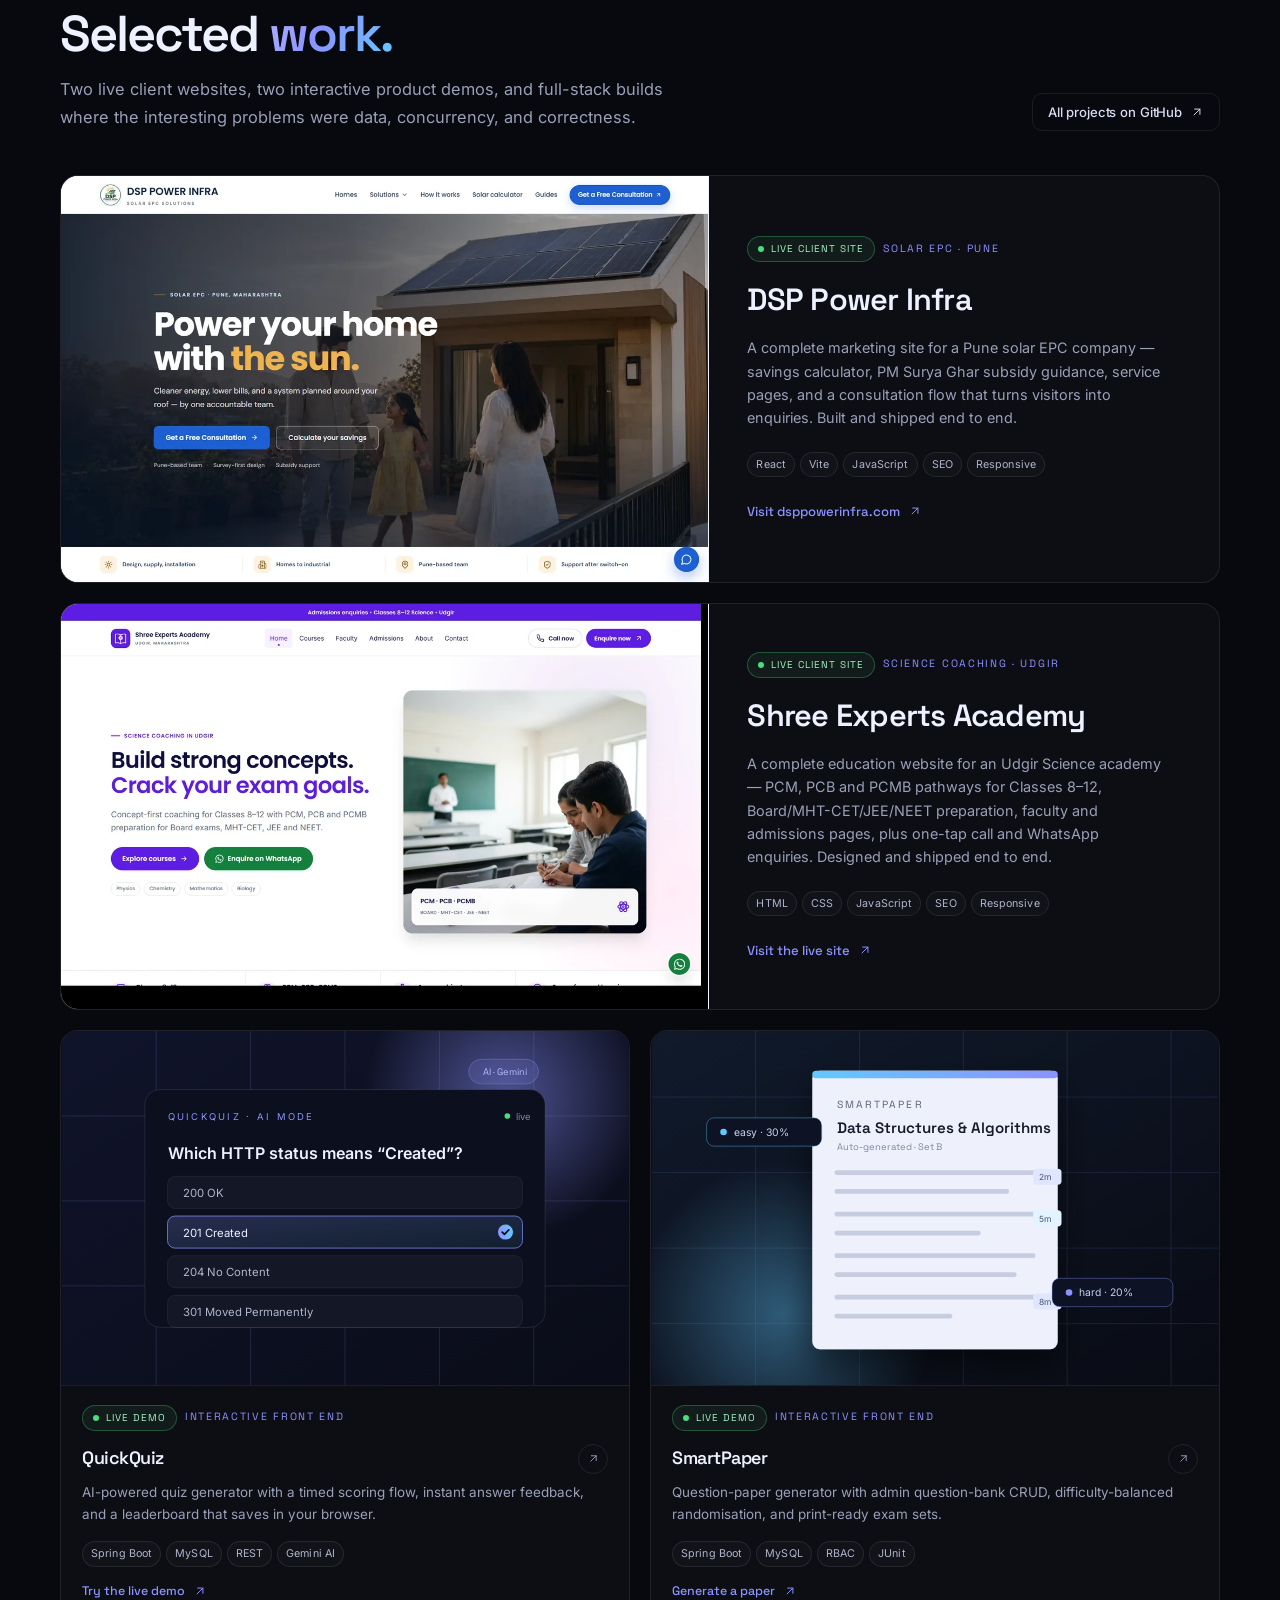
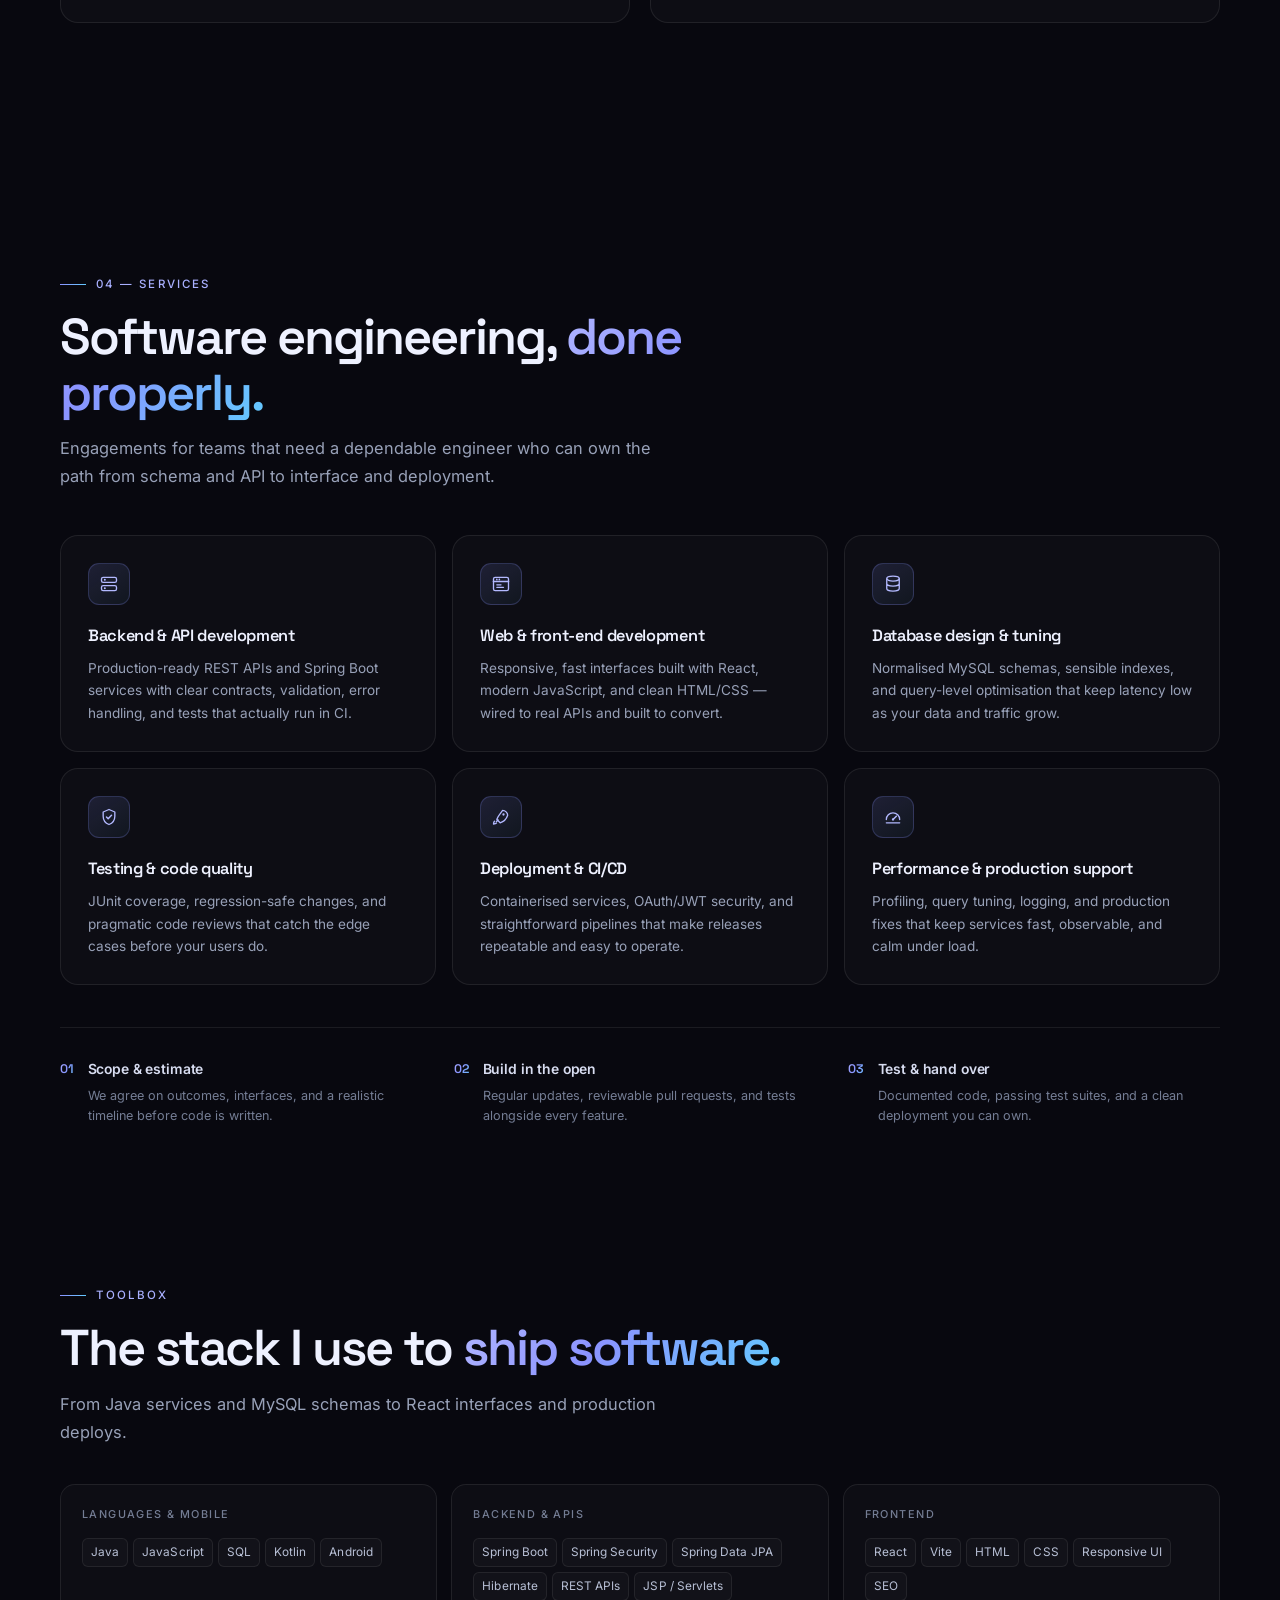
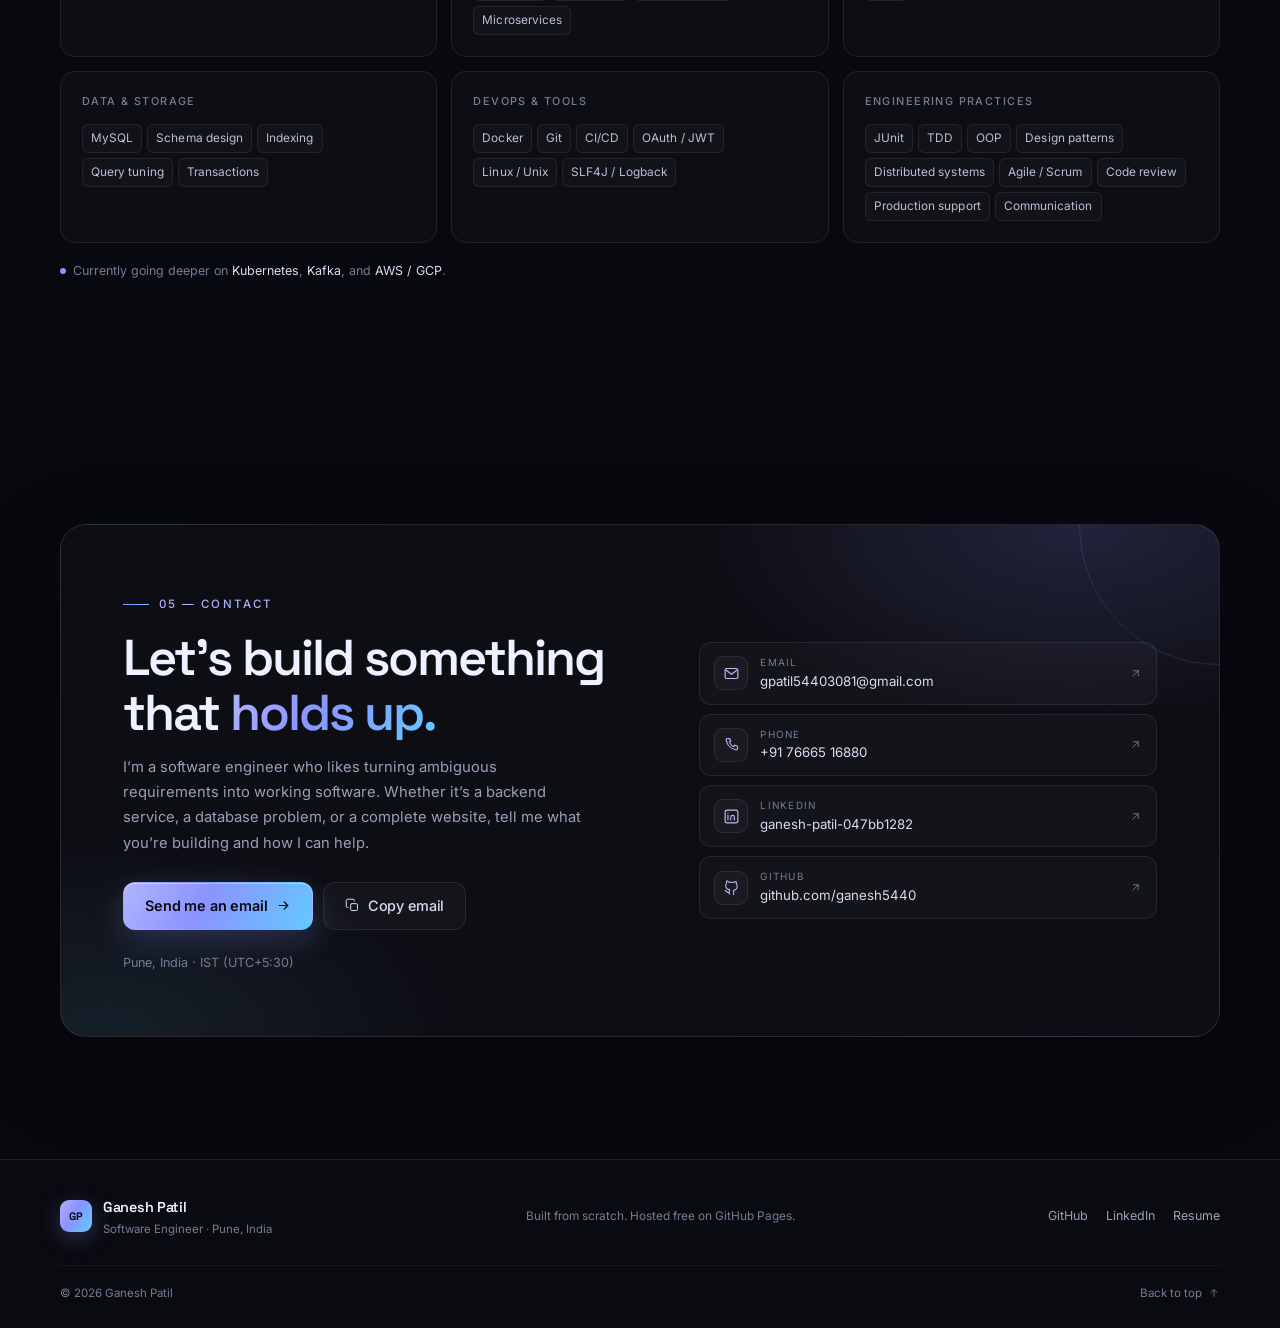
==== commit d37f6636: "Add Shree Experts Academy as a featured live client project Showcase the Udgir Science coaching webs" ====
--- a/index.html
+++ b/index.html
@@ -5,7 +5,7 @@
   <meta name="viewport" content="width=device-width, initial-scale=1" />
   <script>document.documentElement.classList.add("js");</script>
   <title>Ganesh Patil — Software Engineer | Java, Spring Boot &amp; Web</title>
-  <meta name="description" content="Software engineer in Pune building Java microservices, Spring Boot APIs, and responsive web apps — with live demos and a client solar site." />
+  <meta name="description" content="Software engineer in Pune building Java microservices, Spring Boot APIs, and responsive web apps — with live solar and education client sites, plus working QuickQuiz and SmartPaper demos." />
   <meta name="author" content="Ganesh Patil" />
   <meta name="theme-color" content="#08080f" />
   <link rel="canonical" href="https://ganesh5440.github.io/" />
@@ -18,7 +18,7 @@
   <meta property="og:type" content="website" />
   <meta property="og:site_name" content="Ganesh Patil" />
   <meta property="og:title" content="Ganesh Patil — Software Engineer" />
-  <meta property="og:description" content="Java microservices, Spring Boot APIs, and full-stack web work — with live QuickQuiz and SmartPaper demos." />
+  <meta property="og:description" content="Java microservices, Spring Boot APIs, live client websites, and working QuickQuiz and SmartPaper demos." />
   <meta property="og:url" content="https://ganesh5440.github.io/" />
   <meta property="og:image" content="https://ganesh5440.github.io/assets/img/og.png" />
   <meta property="og:image:width" content="1200" />
@@ -46,7 +46,7 @@
         "url": "https://ganesh5440.github.io/",
         "name": "Ganesh Patil — Software Engineer",
         "inLanguage": "en",
-        "dateModified": "2026-11-23",
+        "dateModified": "2026-11-26",
         "isPartOf": { "@id": "https://ganesh5440.github.io/#website" },
         "mainEntity": {
           "@type": "Person",
@@ -228,7 +228,7 @@
               My work is measured in production: profiling services for slow paths, tightening JPA and Hibernate queries, and backing every change with JUnit tests and code review. I care about the unglamorous parts &mdash; validation, transactions, indexes, and error paths &mdash; because that is what keeps a system dependable.
             </p>
             <p class="reveal" style="--d:190ms">
-              Beyond that, I build full-stack projects and live client websites &mdash; designing schemas, writing APIs, and creating responsive interfaces. My latest, <a class="text-link" href="https://dsppowerinfra.com/" target="_blank" rel="noopener">DSP Power Infra</a>, is a live solar EPC site with a savings calculator, subsidy guidance, and a consultation flow &mdash; built and deployed end to end.
+              Beyond that, I build full-stack projects and live client websites &mdash; designing schemas, writing APIs, and creating responsive interfaces. Recent client work includes <a class="text-link" href="https://dsppowerinfra.com/" target="_blank" rel="noopener">DSP Power Infra</a>, a solar EPC site with a savings calculator and consultation flow, and <a class="text-link" href="https://ganesh5440.github.io/shree-experts-academy/" target="_blank" rel="noopener">Shree Experts Academy</a>, a multi-page Science coaching website with courses, faculty, admissions, and direct enquiry paths.
             </p>
             <div class="about-tags reveal" style="--d:240ms">
               <span class="tag">software engineering</span>
@@ -356,7 +356,7 @@
         <div class="projects-head">
           <div>
             <h2 class="reveal">Selected <span class="grad-text">work.</span></h2>
-            <p class="lead reveal" style="--d:80ms">A live client website, two interactive product demos, and full-stack builds where the interesting problems were data, concurrency, and correctness.</p>
+            <p class="lead reveal" style="--d:80ms">Two live client websites, two interactive product demos, and full-stack builds where the interesting problems were data, concurrency, and correctness.</p>
           </div>
           <a class="btn btn-outline btn-sm reveal" style="--d:120ms" href="https://github.com/ganesh5440" target="_blank" rel="noopener">
             All projects on GitHub
@@ -382,6 +382,28 @@
                 <span class="tag">React</span><span class="tag">Vite</span><span class="tag">JavaScript</span><span class="tag">SEO</span><span class="tag">Responsive</span>
               </div>
               <span class="project-cta">Visit dsppowerinfra.com
+                <svg class="ico" viewBox="0 0 24 24" aria-hidden="true"><path d="M7 17 17 7M8 7h9v9"/></svg>
+              </span>
+            </div>
+          </a>
+
+          <a class="project-card project-card--featured reveal" style="--d:80ms" href="https://ganesh5440.github.io/shree-experts-academy/" target="_blank" rel="noopener" aria-label="Visit Shree Experts Academy, a live education website">
+            <div class="project-art">
+              <img src="assets/img/shree-experts-academy.webp" width="1200" height="750" loading="lazy" alt="Shree Experts Academy homepage: Science coaching in Udgir for Classes 8–12, with PCM, PCB and PCMB preparation." />
+            </div>
+            <div class="project-body">
+              <div class="project-meta">
+                <span class="live-status"><span class="live-dot" aria-hidden="true"></span>Live client site</span>
+                <span class="project-eyebrow">Science coaching &middot; Udgir</span>
+              </div>
+              <div class="project-top">
+                <h3>Shree Experts Academy</h3>
+              </div>
+              <p class="project-desc">A complete education website for an Udgir Science academy &mdash; PCM, PCB and PCMB pathways for Classes 8&ndash;12, Board/MHT-CET/JEE/NEET preparation, faculty and admissions pages, plus one-tap call and WhatsApp enquiries. Designed and shipped end to end.</p>
+              <div class="tags">
+                <span class="tag">HTML</span><span class="tag">CSS</span><span class="tag">JavaScript</span><span class="tag">SEO</span><span class="tag">Responsive</span>
+              </div>
+              <span class="project-cta">Visit the live site
                 <svg class="ico" viewBox="0 0 24 24" aria-hidden="true"><path d="M7 17 17 7M8 7h9v9"/></svg>
               </span>
             </div>
